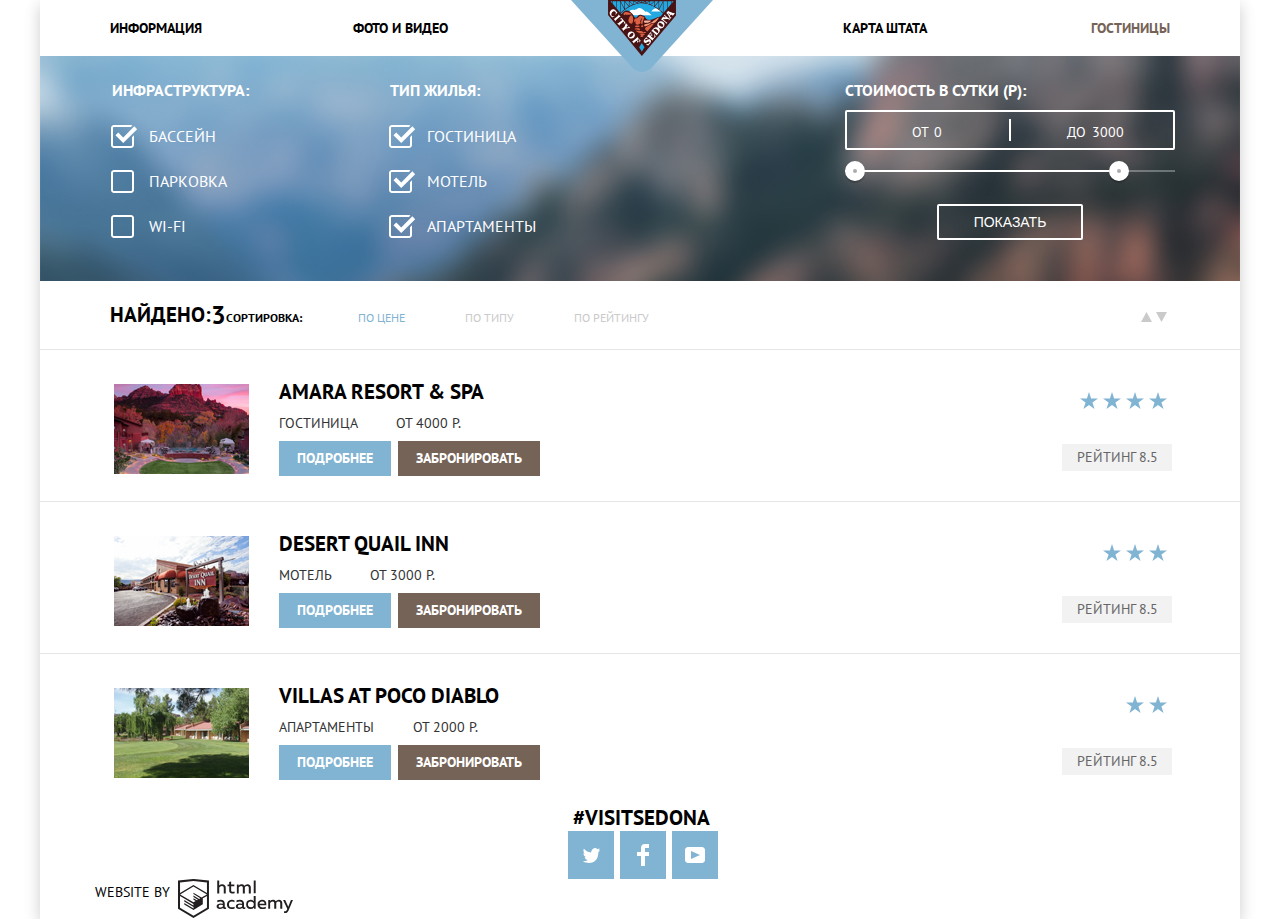
==== catalog.html @ 43feef28 "Update catalog.html" ====
<!DOCTYPE html>
<html lang="ru">
   <head>
      <meta charset="utf-8">
      <title>sedona</title>
      <link href="https://fonts.googleapis.com/css?family=PT+Sans:400,700&display=swap&subset=cyrillic" rel="stylesheet">
      <link  href="css/normalize.css/normalize.css" rel="stylesheet">
      <link  href="css/style.css" rel="stylesheet">
   </head>
   <body class="page-wrapper">
      <header class="main-header">
         <nav class="main-navigation">
            <ul class="site-navigation">
               <li class="site-navigation-link"><a href="index.html">Информация</a></li>
               <li class="site-navigation-link"><a href="#">Фото и видео</a></li>
               <li class="site-navigation-link"><a href="#">Карта Штата</a></li>
               <li class="site-navigation-link active"><a>Гостиницы</a></li>
            </ul>
         </nav>
         <a class="main-header-logo" href="index.html">
         <img src="img/logo-sedona.svg" alt="Логотип Седона">
         </a>     
      </header>
      <form class="filters">
         <div class="filters-options">
            <b class="filters-options-title">Инфраструктура:</b>
            <p class="filters-options-item">
               <input class="filters-options-input filter-input-checkbox" type="checkbox" name="pool" id="pool" checked>
               <label class="filters-options-label" for="pool">Бассейн</label>
            </p>
            <p class="filters-options-item ">
               <input class="filters-options-input filter-input-checkbox" type="checkbox" name="parking" id="parking" >
               <label class="filters-options-label"  for="parking">Парковка </label>
            </p>
            <p class="filters-options-item">
               <input class="filters-options-input filter-input-checkbox" type="checkbox" name="wi-fi" id="wi-fi">
               <label class="filters-options-label" for="wi-fi">WI-FI</label>
            </p>
         </div>
         <div class="filters-options">
            <b class="filters-options-title">Тип жилья:</b>
            <p class="filters-options-item ">
               <input class="filters-options-input filter-input-checkbox" type="checkbox" name="hotel" id="hotel" checked>
               <label class="filters-options-label" for="hotel">Гостиница</label>
            </p>
            <p class="filters-options-item">
               <input class="filters-options-input filter-input-checkbox" type="checkbox" name="motel" id="motel" checked>
               <label class="filters-options-label" for="motel">Мотель</label>
            </p>
            <p class="filters-options-item">
               <input class="filters-options-input filter-input-checkbox" type="checkbox" name="apartments" id="apartments" checked>
               <label class="filters-options-label" for="apartments">Апартаменты</label>
            </p>
         </div>
         <div class="filter-range">
            <div class="filter-range-title">Стоимость в сутки (р):</div>
            <div class="price-controls">
               <label class="min-price">от <input type="text" name="min-price" value="0"></label>
               <label class="max-price">до <input type="text" name="max-price" value="3000"></label>
            </div>
            <div class="range-controls">
               <div class="scale">
                  <div class="bar"></div>
               </div>
               <div class="range-toggle range-toggle-min"></div>
               <div class="range-toggle range-toggle-max"></div>
            </div>
            <button class="btn-transparent" type="submit">Показать</button>
         </div>
      </form>
      <section class="hotels">
         <div class="hotels-sort">
            <p class="hotels-sort-title">Найдено:</p>
            <span class="hotels-sort-count">3</span>
         </div>
         <h2 class="hotels-sort-list-title">
            Сортировка: </h2>
         <ul class="hotels-sort-list">
            <li class="hotels-sort-item">
               <a class="hotels-sort-link active" href="#">По цене</a>
            </li>
            <li class="hotels-sort-item">
               <a class="hotels-sort-link" href="#">По типу</a>
            </li>
            <li class="hotels-sort-item">
               <a class="hotels-sort-link" href="#">По рейтингу</a>
            </li>
         </ul>
         <div class="hotels-sort-updown">
            <a class="hotels-sort-updown-up" href="#" aria-label="вверх" >
               <svg xmlns="http://www.w3.org/2000/svg" width="11" height="10" viewBox="0 0 11 10">
                  <path fill="#231F20" d="M5.5 0L0 10h11z"/>
               </svg>
            </a>
            <a class="hotels-sort-updown-down active" href="#" aria-label="вверх">
               <svg xmlns="http://www.w3.org/2000/svg" width="11" height="10" viewBox="0 0 11 10">
                  <path fill="#231F20" d="M5.5 10L0 0h11"/>
               </svg>
               </a>
         </div>
      </section>
      <section class="catalog">
      <ul class="catalog-list">
          <li class="catalog-item">
          <img class="catalog-item-photo" src="img/hotels1.jpg" alt="Гостиница">
    <div class="catalog-item-title-opisaniye">
           <h3 class="catalog-item-title"><a href="#">amara resort & spa</a></h3>
          <span class="catalog-item-hotel">гостиница </span>
          <span class="catalog-item-price">от 4000 p.</span>
   <div class="catalog-item-links">
          <a class="catalog-item-more" href="#">Подробнее</a>
          <a class="catalog-item-book" href="#">Забронировать</a>
    </div>
    </div>
      <div class="catalog-item-rating">
         <b>рейтинг 8.5</b>
   <div class="catalog-item-rating-star">
        <span class="catalog-item-rating-star-img"></span>
        <span class="catalog-item-rating-star-img"></span>
        <span class="catalog-item-rating-star-img"></span>
        <span class="catalog-item-rating-star-img"></span>
   </div>
   </div>
   </li>
          <li class="catalog-item">
          <img class="catalog-item-photo" src="img/hotels2.jpg" alt="Гостиница">
   <div class="catalog-item-title-opisaniye">
          <h3 class="catalog-item-title"><a href="#">desert quail inn</a></h3>
          <span class="catalog-item-hotel">мотель</span>
          <span class="catalog-item-price">от 3000 p.</span>
   <div class="catalog-item-links">
          <a class="catalog-item-more" href="#">Подробнее</a>
          <a class="catalog-item-book" href="#">Забронировать</a>
   </div>
   </div>
         <div class="catalog-item-rating">
         <b>рейтинг 8.5</b>
   <div class="catalog-item-rating-star">
          <span class="catalog-item-rating-star-img"></span>
          <span class="catalog-item-rating-star-img"></span>
          <span class="catalog-item-rating-star-img"></span>
   </div>
   </div>
      </li>
   <li class="catalog-item"> 
         <img class="catalog-item-photo" src="img/hotels3.jpg" alt="Гостиница">
   <div class="catalog-item-title-opisaniye">
      <h3 class="catalog-item-title"><a href="#">villas at poco diablo</a></h3>
         <span class="catalog-item-hotel">апартаменты</span>
         <span class="catalog-item-price">от 2000 p.</span>
   <div class="catalog-item-links">
         <a class="catalog-item-more" href="#">Подробнее</a>
         <a class="catalog-item-book" href="#">Забронировать</a>
      </div>
      </div>
   <div class="catalog-item-rating">
         <b>рейтинг 8.5</b>
   <div class="catalog-item-rating-star">
      <span class="catalog-item-rating-star-img"></span>
      <span class="catalog-item-rating-star-img"></span>
   </div>
   </div>
      </li>
      </ul>
      </section>
      <footer class="main-footer-catalog">
         <div class="main-footer-hashtag">
            <a class="main-footer-text" href="#">#visitsedona</a>
         </div>
         <ul class="footer-social">
            <li>
               <a class="social-button" href="#">
                  <span class="visually-hidden">Twitter</span>
                  <svg xmlns="http://www.w3.org/2000/svg" xmlns:xlink="http://www.w3.org/1999/xlink" width="17" height="15" viewBox="0 0 17 15">
                     <path fill="#FFF" d="M10.95.144c1.685-.496 2.984.27 3.577 1.179.673-.231 1.331-.481 2.011-.708a2.345 2.345 0 0 1-.857 1.768c.685.17 1.304-.491 1.304-.491-.169 1-1.006 1.788-1.563 2.024-.231 6.75-3.175 11.217-10.077 11.082h-.446c-.41 0-4.164-.46-4.898-1.887 2.271.196 3.893-.422 4.693-1.177-.96-.3-2.679-.477-2.979-2.95.349.106.564.228 1.19.119C1.705 8.247.374 7.53.448 5.33c.285.328 1.067.536 1.34.472C1.085 5.561-.182 2.442.894.85c1.818 1.854 3.735 3.606 7.152 3.773C8.254 2.33 9.183.793 10.95.144z"/>
                  </svg>
               </a>
            </li>
            <li>
               <a class="social-button" href="#">
                  <span class="visually-hidden">Facebook</span>
                  <svg xmlns="http://www.w3.org/2000/svg" width="12" height="22" viewBox="0 0 12 22">
                     <path fill="#FFF" d="M12 4V0H8a4 4 0 0 0-4 4v4H0v4h4v10h4V12h4V8H8V4h4z"/>
                  </svg>
               </a>
            </li>
            <li>
               <a class="social-button" href="#">
                  <span class="visually-hidden">YouTube</span>
                  <svg xmlns="http://www.w3.org/2000/svg" xmlns:xlink="http://www.w3.org/1999/xlink" width="20" height="16" viewBox="0 0 20 16">
                     <path fill="#FFF" d="M17 0H3C1.35 0 0 1.35 0 3v10c0 1.65 1.35 3 3 3h14c1.65 0 3-1.35 3-3V3c0-1.65-1.35-3-3-3zM6.027 11.998V4.002L15.014 8l-8.987 3.998z"/>
                  </svg>
               </a>
            </li>
         </ul>
         <div class="footer-copyright">
            <span>website by</span>
            <a class="footer-copyright-academy" href="https://htmlacademy.ru/intensive/htmlcss">html academy</a>
         </div>
      </footer>
   </body>
</html>
---- css/style.css ----
body {
   padding: 0px;
   font-family: 'PT Sans', Arial, sans-serif;
   font-size: 14px;
   line-height: 21px;
   text-transform: uppercase;
   width: 1200px;
   margin: 0 auto;
   background-color: #fff;
   box-shadow: 0px 5px 15px 0 rgba(0, 1, 1, 0.2);
}

a {
   text-decoration: none;
}

.main-navigation-wrapper {
   width: 100%;
}

.main-navigation {
   width: 1060px;
   margin: 0 auto;
}

.site-navigation {
   list-style: none;
   margin: 0 auto;
   padding: 15px 0;
   display: flex;
   flex-wrap: wrap;
   text-align: center;
}

.site-navigation-link {
   width: 243px;
}

.site-navigation-link:nth-child(1) {
   text-align: left;
}

.site-navigation-link:nth-child(2) {
   margin-right: 44px;
   text-align: left;
}

.site-navigation-link:nth-child(3) {
   margin-left: 44px;
   text-align: right;
}

.site-navigation-link:nth-child(4) {
   text-align: right;
}

.site-navigation a {
   color: #000000;
   line-height: 26px;
   display: block;
   white-space: nowrap;
}

.site-navigation a:hover {
   color: #81b3d2;
}

.site-navigation a:active {
   color: #b2b2b2;
   position: absolute left;
}

.site-navigation-link {
   font-weight: 700;
   line-height: 26px;
   text-align: center;
}

.main-header-logo {
   position: absolute;
   top: 0;
   left: 50%;
   margin-left: -69px;
   width: 142px;
   height: 71px;
}

.welcome-block {
   min-height: 510px;
   background: url("../img/polygon.png") 50% 101% no-repeat, url("../img/welcome.png") 50% 50% no-repeat, url("../img/first.jpg") 0 20% no-repeat;
   margin-bottom: 60px;
}

.visually-hidden {
   position: absolute;
   clip: rect(0, 0, 0, 0);
   padding: 0;
   border: 0;
   margin: -1px;
   height: 1px;
   width: 1px;
   overflow: hidden;
   white-space: nowrap;
   clip-path: inset(100%);
}

.reasons {
   text-align: center;
   margin-bottom: 50px;
}

.reasons-title {
   font-size: 21px;
   line-height: 26px;
   width: 445px;
   padding: 0;
   margin: 0 auto 28px;
}

.reasons-text {
   font-size: 14px;
   line-height: 26px;
   color: #333333;
   margin: 0;
}

.feature-city-info {
   display: flex;
   margin-bottom: 60px;
   margin: 0;
}

.feature-city {
   padding: 53px 0 54px;
   width: 400px;
   text-align: center;
   background-color: #81b3d2;
}

.feature-city-title {
   font-size: 21px;
   line-height: 21px;
   width: 200px;
   margin: 0 auto;
   padding: 0;
   color: #ffffff;
}

.feature-city-number {
   display: block;
   color: #333333;
   padding-top: 25px;
   padding-bottom: 21px;
   color: #ffffff;
}

.feature-city-text {
   color: #ffffff;
   width: 290px;
   margin: 0 auto;
   padding: 0;
}

.feature-city-picture {
   width: 800px;
   background-image: url("../img/hotel.jpg");
}

.feature-item-info {
   display: flex;
   margin-bottom: 60px;
   justify-content: space-between;
}

.feature-item {
   text-align: center;
   padding-top: 160px;
   position: relative;
   margin: 0;
}

.feature-item-house::before {
   content: "";
   background-image: url(../img/icon-1.svg);
   background-repeat: no-repeat;
   position: absolute;
   top: 60px;
   left: 167px;
   width: 75px;
   height: 72px;
}

.feature-item-present::before {
   content: "";
   background-image: url(../img/icon-2.svg);
   position: absolute;
   background-repeat: no-repeat;
   top: 60px;
   left: 175px;
   width: 75px;
   height: 76px;
}

.feature-item-souvenirs::before {
   content: "";
   background-image: url(../img/icon-3.svg);
   position: absolute;
   background-repeat: no-repeat;
   top: 60px;
   right: 146px;
   width: 75px;
   height: 76px;
}

.feature-title {
   font-size: 21px;
   line-height: 21px;
   display: block;
   width: 125px;
   margin: 0 auto 25px;
}

.feature-text {
   color: #333333;
}

.feature-second-info {
   display: flex;
   text-align: center;
}

.feature-second-canyon {
   width: 400px;
   padding: 53px 0 54px;
   text-align: center;
   background-color: #81b3d2;
}

.feature-second-canyon-title {
   font-size: 21px;
   line-height: 21px;
   width: 200px;
   margin: 0 auto;
   padding: 0;
   color: #ffffff;
}

.feature-second-canyon-number {
   display: block;
   color: #333333;
   padding-top: 25px;
   padding-bottom: 21px;
   color: #ffffff;
}

.feature-second-canyon-text {
   display: inline-table;
   color: #ffffff;
   width: 300px;
   margin: 0 auto;
   padding: 0;
}

.feature-second-canyon-picture {
   width: 800px;
   background-image: url("../img/canyon.jpg");
}

.feature-second-item-info {
   display: flex;
   margin-bottom: 45px;
   justify-content: space-between;
}

.feature-second-item {
   text-align: center;
   width: 400px;
   margin-bottom: 10px;
   padding: 40px 65px;
}

.feature-second-title {
   font-size: 21px;
   line-height: 21px;
   width: 125px;
   padding-left: 80px;
}

.feature-second-number {
   color: #333333;
}

.feature-second-text {
   color: #333333;
   margin: 0;
   margin-top: 20px;
}

.find-hotel {
   text-align: center;
}

.find-hotel-title {
   font-size: 30px;
   line-height: 36px;
}

.find-hotel-text {
   line-height: 24px;
   color: #333333;
   content: none;
}

.modal-hotel-form {
   position: relative;
   width: 568px;
   margin-left: auto;
   margin-right: auto;
   
}

.find-hotel-button {
   font-size: 21px;
   line-height: 26px;
   color: #ffffff;
   text-transform: uppercase;
   background-color: #766357;
   border: none;
   font-weight: 700;
   padding: 30px;
   width: 100%;
}

.find-hotel-button:hover {
   background-color: #604e43;
}

.find-hotel-button:active {
   color: #857871;
}

.hotel-form {
   position: absolute;
   width: 568px;
   margin: 0;
   top: 86px;
   background: #ffffff;
   z-index: 1;
   height: 400px;
}

.hotel-form-item {
   display: flex;
   align-items: center;
   padding-top: 55px;
}

.hotel-form-label {
   line-height: 26px;
   font-weight: 700;
   align-items: center;
   padding-left: 42px;
}

.hotel-form-label-info {
    width: 114px;
    line-height: 26px;
    font-weight: 700;
}

.hotel-form-input::input-placeholder {
   text-transform: uppercase;
}

.hotel-form-input::placeholder {
   color: #000000;
}

.hotel-form-input {
   line-height: 26px;
   font-weight: bold;
   width: 347px;
   height: 38px;
   font-size: 14px;
   padding: 0 11px;
   text-transform: uppercase;
   border: none; 
   margin-left: 12px;
   position: relative;
   background-color: #f2f2f2;

}

.hotel-form-input:hover {
   background-color: #ebebeb;
}

.hotel-form-input:focus {
   background-color: transparent;
   outline: none;
   border: 2px solid #e5e5e5;
}

.hotel-form-item-calendar-btn {
   position: absolute;
   border: none;
    width: 21;
   height: 22;
   right: 60px;
   background-color: transparent;
}

.hotel-form-item-calendar-btn:hover {
   opacity: 1;
}

.hotel-form-item-calendar-btn:active {
   fill: #81b3d2;
}


.hotel-form-info {
   display: flex;
   align-items: center;
   padding-top: 4px;
}

.hotel-form-item-info {
   display: flex;
   align-items: center;
   margin-top: 27px;
}

.hotel-form-button-minus {
   width: 38px;
   height: 38px;
   border: none;
   background-color: #f2f2f2;
   position: relative;
   font-size: 14px;
}

.hotel-form-button-minus:before {
   content: "";
   position: absolute;
   width: 11px;
   height: 3px;
   border-radius: 1px;
   background-color: #a9a9a9;
   left: 14px;
   top: 18px;
}

.hotel-form-button-minus:hover::before,
.hotel-form-button-minus:hover::after,
.hotel-form-button-minus:focus::before,
.hotel-form-button-minus:focus::after {
  background-color: #000000;
}

.hotel-form-button-minus:active::before,
.hotel-form-button-minus:active::after {
  background-color: #81b3d2;
}


.hotel-form-button-minus:focus:before {
  color:  #81b3d2;
}


.hotel-form-button-plus {
   width: 38px;
   height: 38px;
   border: none;
   background-color: #f2f2f2;
   position: relative;
   font-size: 14px;
}

.hotel-form-button-plus::before {
   content: "";
   position: absolute;
   width: 12px;
   height: 3px;
   background-color: #a9a9a9;
   border-radius: 1px;
   left: 13px;
   top: 18px;
}

.hotel-form-button-plus::after {
    content: "";
   position: absolute;
   width: 12px;
   height: 3px;
   background-color: #a9a9a9;
   left: 13px;
   top: 18px;
   transform: rotate(90deg);
}

.hotel-form-button-plus:hover::before,
.hotel-form-button-plus:hover::after,
.hotel-form-button-plus:focus::before,
.hotel-form-button-plus:focus::after {
  background-color: #000000;
}

.hotel-form-button-plus:active::before,
.hotel-form-button-plus:active::after {
  background-color: #81b3d2;
}


.hotel-form-item-adults {
   display: flex;
}

.hotel-form-adults {
   width: 114px;
   display: flex;
   margin-left: 35px;
}

.hotel-form-input-number::placeholder {
   color: #000000;
}

.hotel-form-input-number {
   width: 38px;
   border: none;
   font-weight: bold;
   background-color: #f2f2f2;
   text-align: center;
}

.hotel-form-item-children {
   display: flex;
   margin-left: 20px; 
}

.hotel-form-children {
   width: 114px;
   display: flex;
}


.hotel-form-submit {
   font-size: 21px;
   line-height: 26px;
   color: #ffffff;
   text-transform: uppercase;
   background-color: #81b3d2;
   font-weight: 700;
   margin-top: 42px;
   padding: 16px 48px;
   width: 470px;
   margin-right: 13px;

}

.hotel-form-submit:hover {
   background-color: #669ec0;
}

.hotel-form-submit:active {
   color: #88b6d1;
}

.search__map-wrapper {
  margin-top: 47px;
  overflow: hidden;
}

.map {
  position: relative;
  min-height: 593px;
  background-color: #f2f2f2;
  overflow-x: hidden;
}

.map-content {
  width: 100%;
  height: 100%;
  min-height: 593px;
}

.map-img {
  position: absolute;
  top: 0;
  display: block;
  width: 1200px;
  max-width: inherit;
  height: 593px;
}

.main-footer {
   display: flex;
   margin-top: 10px;
   padding: 36px 0;
   align-items: center;
}

.main-footer-hashtag {
   width: 400px;
   margin: 0 auto;
}

.main-footer-text {
   font-size: 21px;
   line-height: 26px;
   color: #000000;
   font-weight: 700;
   margin-left: 133px;
}

.footer-social ul {
   margin: 0;
}

.footer-social {
   list-style: none;
   width: 400px;
   display: flex;
   flex-wrap: wrap;
   padding: 0;
   list-style: none;
   margin: 0 auto;
   justify-content: center;
}

.social-button {
   display: flex;
   align-items: center;
   justify-content: center;
   width: 46px;
   height: 48px;
   margin-left: 6px;
   background-color: #81b3d2;
}

.footer-social a:hover {
   background-color: #669ec0;
}

.hotel-form-submit a:active {
   color: #88b6d1;
}

.social-button:hover path {
   fill: #ffffff;
}

.social-button:active path {
   fill: #5496bd;
}

.footer-copyright {
   width: 350px;
   margin: 0 auto;
   display: flex;
   margin-left: 55px;
}

.footer-copyright-academy {
   width: 115px;
   height: 40px;
   display: block;
   background-image: url(../img/logo-htmlacademy.svg);
   background-repeat: no-repeat;
   font-size: 0;
   margin-left: 8px;
}

.social-button {
   color: #ffffff;
}

.footer-copyright {
   text-align: center;
   line-height: 26px;
}

.filters {
   display: flex;
   background-image: url(../img/filter.jpg);
   height: 215px;
   color: #ffffff;
   padding-top: 10px;
   padding-right: 65px;
}

.filters-options {
   padding: 14px 69px;
}

.filters-options-title {
   line-height: 21px;
   font-size: 16px;
   margin-left: 3px;
}

.filters-options-item label {
   position: relative;
   display: block;
   cursor: pointer;
   user-select: none;
}

.filter-input-checkbox:checked+label::after {
   content: "";
   position: absolute;
   top: -1px;
   left: -38px;
   width: 32px;
   height: 25px;
   background-image: url("../img/checkbox-on.svg");
   background-repeat: no-repeat;
   background-position: 0 0;
}

.filters-options-label::after {
   content: "";
   position: absolute;
   top: -1px;
   left: -38px;
   width: 32px;
   height: 25px;
   background-image: url("../img/checkbox-off.svg");
   background-repeat: no-repeat;
   background-position: 0 0;
}

.filters-options-item {
   margin-left: 40px;
   margin-top: 24px;
}

.filters-options-label {
   font-size: 16px;
}

.filter-range {
   width: 330px;
   margin-left: auto;
   text-transform: uppercase;
   padding-top: 14px;
}

.filter-range-title {
   margin-bottom: 9px;
   font-weight: bold;
   font-size: 16px;
   line-height: 21px;
}

.filters-options-input {
   display: none;
}

.price-controls {
   position: relative;
   height: 36px;
   margin-bottom: 20px;
   font-size: 0;
   border: 2px solid #ffffff;
   border-radius: 2px;
}

.price-controls::after {
   content: "";
   position: absolute;
   top: 50%;
   left: 50%;
   width: 2px;
   height: 22px;
   background: #ffffff;
   transform: translate(-50%, -50%);
}

.price-controls label {
   display: inline-block;
   font-size: 14px;
   line-height: 38px;
   vertical-align: top;
   cursor: pointer;
}

.price-controls .min-price,
.price-controls .max-price {
   width: 90px;
   padding-left: 65px;
}

.price-controls input {
   width: 50px;
   margin: 0;
   color: inherit;
   font: inherit;
   background: none;
   border: none;
}

.range-controls {
   position: relative;
   margin-bottom: 32px;
}

.range-controls .scale {
   height: 2px;
   background: rgba(255, 255, 255, 0.3);
}

.range-controls .bar {
   width: 80%;
   height: 2px;
   background: #ffffff;
}

.range-toggle {
   position: absolute;
   top: -9px;
   width: 4px;
   height: 4px;
   background: #ababab;
   border: 8px solid #ffffff;
   border-radius: 50%;
   box-shadow: 0 2px 1px 0 rgba(0, 1, 1, 0.2);
   cursor: pointer;
}

.range-toggle:hover {
   background: #1c4f80;
}

.range-toggle-min {
   left: 0;
}

.range-toggle-max {
   left: 80%;
}

.btn-transparent {
   display: block;
   margin: 0 auto;
   padding: 6px 35px;
   font-size: 14px;
   line-height: 20px;
   color: #ffffff;
   text-transform: uppercase;
   background: transparent;
   border: 2px solid #ffffff;
   border-radius: 2px;
   cursor: pointer;
}

.btn-transparent:hover {
   color: #000000;
   background: #ffffff;
}

.site-navigation-link.active a {
   color: #766357;
}

.hotels {
   display: flex;
   padding-left: 70px;
   align-items: baseline;
}

.hotels-sort {
   display: flex;
   align-items: center;
   font-size: 26px;
   line-height: 26px;
}

.hotels-sort-title {
   font-size: 21px;
   line-height: 26px;
   font-weight: bold;
}

.hotels-sort-count {
   font-weight: bold;
}

.hotels-sort-list {
   list-style: none;
   display: block;
   display: flex;
   padding: 0;
   margin-left: 26px;
   align-items: baseline;
}

.hotels-sort-list-title {
   font-size: 12px;
   line-height: 18px;
}

.hotels-sort-item a {
   font-size: 12px;
   padding: 30px;
   color: #cacaca;
}

.hotels-sort-link.active {
   color: #81b3d2;
}

.hotels-sort-item a:hover {
   color: #81b3d2;
}

.hotels-sort-item a:active {
   color: #000000;
}

.hotels-sort-updown {
   margin-left: auto;
   padding-right: 73px;
}

.hotels-sort-updown path {
   fill: #cacaca;
}

.hotels-sort-updown:hover path {
   fill: #231f20;
}

.hotels-sort-updown:active path {
   fill: #81b3d2;
}

.hotels-sort-updown-link-active path {
   fill: #81b3d2;
}

.catalog-list {
   margin: 0;
   padding: 0;
}

.catalog-item {
   display: flex;
   list-style: none;
   padding: 30px 74px;
   padding-top: 34px;
   padding-bottom: 22px;
   border-top: 1px solid #e5e5e5;
}

.catalog-item:nth-child(1) {
   border-top: 1px solid #e5e5e5;
}

.catalog-item-photo {
   width: 136px;
   height: 90px;
}

.catalog-item-title-opisaniye {
   margin-left: 30px;
}

.catalog-item-title {
   font-size: 21px;
   line-height: 26px;
   font-weight: bold;
   margin: -5px auto;
   margin-bottom: 8px;
}

.catalog-item-title a {
   color: #000000;
}

.catalog-item-title a:hover {
   color: #81b3d2;
}

.catalog-item-title a:active {
   color: #b2b2b2;
}

.catalog-item-hotel {
   color: #333333;
}

.catalog-item-price {
   color: #333333;
   padding-left: 35px;
}

.catalog-item-links {
   display: flex;
   padding-top: 7px;
}

.catalog-item-more {
   font-size: 14px;
   line-height: 21px;
   color: #ffffff;
   text-transform: uppercase;
   background-color: #81b3d2;
   border: none;
   font-weight: bold;
   display: block;
   margin-right: 7px;
   padding: 7px 18px;
}

.catalog-item-book {
   font-size: 14px;
   line-height: 21px;
   color: #ffffff;
   text-transform: uppercase;
   background-color: #766357;
   border: none;
   font-weight: bold;
   display: block;
   padding: 7px 18px;
}

.catalog-item-more:hover {
   background-color: #669ec0;
}

.catalog-item-more:active {
   color: #88b6d1;
}

.catalog-item-rating {
   min-height: 95px;
   padding-right: 73px;
   padding-left: 522px;
   display: flex;
   flex-direction: column;
   justify-content: space-around;
   align-items: flex-end;
}

.catalog-item-rating-star {
   order: -1;
   display: flex;

}

.catalog-item-rating-star-img {
   width: 18px;
   height: 17px;
   background-image: url("../img/star.svg");
   background-repeat: no-repeat;
   padding-left: 5px;
}

.catalog-item-rating b {
   width: 110px;
   height: 27px;
   text-align: center;
   font-weight: normal;
   font-size: 14px;
   line-height: 21px;
   color: #666666;
   background-color: #f2f2f2;
   display: flex;
   align-items: center;
   justify-content: center;
   margin-top: 20px;
}


.catalog-item-book:hover {
   background-color: #604e43;
}

.catalog-item-book:active {
   color: #857871;
}
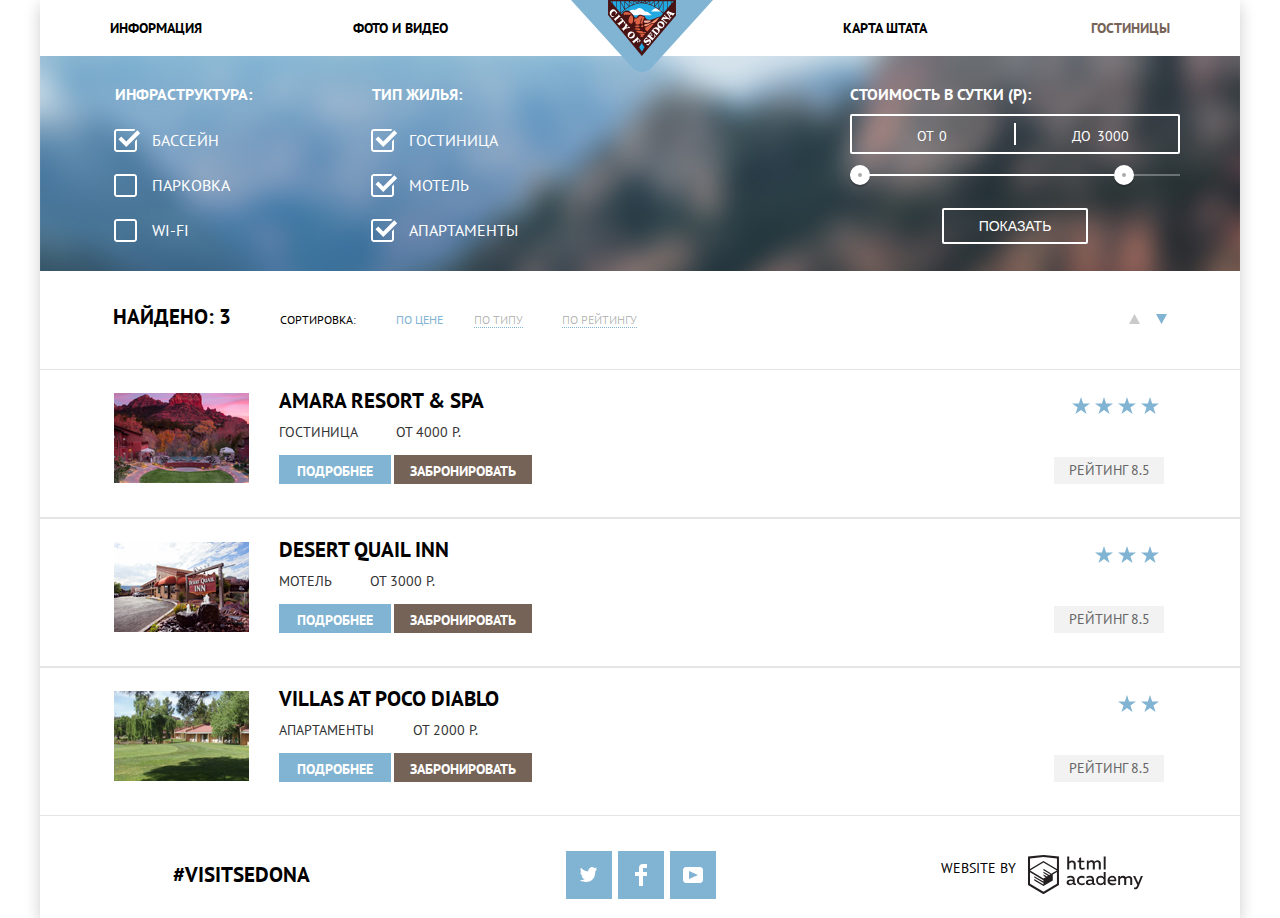
==== commit 0d1dc465: "Update catalog.html" ====
--- a/catalog.html
+++ b/catalog.html
@@ -22,6 +22,7 @@
          </a>     
       </header>
       <form class="filters">
+             <h2 class="visually-hidden">Фильтр</h2>
          <div class="filters-options">
             <b class="filters-options-title">Инфраструктура:</b>
             <p class="filters-options-item">
@@ -69,12 +70,14 @@
          </div>
       </form>
       <section class="hotels">
+            <h2 class="visually-hidden">Список гостиниц</h2>
          <div class="hotels-sort">
             <p class="hotels-sort-title">Найдено:</p>
             <span class="hotels-sort-count">3</span>
          </div>
          <h2 class="hotels-sort-list-title">
-            Сортировка: </h2>
+            Сортировка: 
+         </h2>
          <ul class="hotels-sort-list">
             <li class="hotels-sort-item">
                <a class="hotels-sort-link active" href="#">По цене</a>
@@ -96,72 +99,72 @@
                <svg xmlns="http://www.w3.org/2000/svg" width="11" height="10" viewBox="0 0 11 10">
                   <path fill="#231F20" d="M5.5 10L0 0h11"/>
                </svg>
-               </a>
+            </a>
          </div>
       </section>
       <section class="catalog">
-      <ul class="catalog-list">
-          <li class="catalog-item">
-          <img class="catalog-item-photo" src="img/hotels1.jpg" alt="Гостиница">
-    <div class="catalog-item-title-opisaniye">
-           <h3 class="catalog-item-title"><a href="#">amara resort & spa</a></h3>
-          <span class="catalog-item-hotel">гостиница </span>
-          <span class="catalog-item-price">от 4000 p.</span>
-   <div class="catalog-item-links">
-          <a class="catalog-item-more" href="#">Подробнее</a>
-          <a class="catalog-item-book" href="#">Забронировать</a>
-    </div>
-    </div>
-      <div class="catalog-item-rating">
-         <b>рейтинг 8.5</b>
-   <div class="catalog-item-rating-star">
-        <span class="catalog-item-rating-star-img"></span>
-        <span class="catalog-item-rating-star-img"></span>
-        <span class="catalog-item-rating-star-img"></span>
-        <span class="catalog-item-rating-star-img"></span>
-   </div>
-   </div>
-   </li>
-          <li class="catalog-item">
-          <img class="catalog-item-photo" src="img/hotels2.jpg" alt="Гостиница">
-   <div class="catalog-item-title-opisaniye">
-          <h3 class="catalog-item-title"><a href="#">desert quail inn</a></h3>
-          <span class="catalog-item-hotel">мотель</span>
-          <span class="catalog-item-price">от 3000 p.</span>
-   <div class="catalog-item-links">
-          <a class="catalog-item-more" href="#">Подробнее</a>
-          <a class="catalog-item-book" href="#">Забронировать</a>
-   </div>
-   </div>
-         <div class="catalog-item-rating">
-         <b>рейтинг 8.5</b>
-   <div class="catalog-item-rating-star">
-          <span class="catalog-item-rating-star-img"></span>
-          <span class="catalog-item-rating-star-img"></span>
-          <span class="catalog-item-rating-star-img"></span>
-   </div>
-   </div>
-      </li>
-   <li class="catalog-item"> 
-         <img class="catalog-item-photo" src="img/hotels3.jpg" alt="Гостиница">
-   <div class="catalog-item-title-opisaniye">
-      <h3 class="catalog-item-title"><a href="#">villas at poco diablo</a></h3>
-         <span class="catalog-item-hotel">апартаменты</span>
-         <span class="catalog-item-price">от 2000 p.</span>
-   <div class="catalog-item-links">
-         <a class="catalog-item-more" href="#">Подробнее</a>
-         <a class="catalog-item-book" href="#">Забронировать</a>
-      </div>
-      </div>
-   <div class="catalog-item-rating">
-         <b>рейтинг 8.5</b>
-   <div class="catalog-item-rating-star">
-      <span class="catalog-item-rating-star-img"></span>
-      <span class="catalog-item-rating-star-img"></span>
-   </div>
-   </div>
-      </li>
-      </ul>
+         <ul class="catalog-list">
+            <li class="catalog-item">
+               <img class="catalog-item-photo" src="img/hotels1.jpg" alt="Гостиница">
+               <div class="catalog-item-title-opisaniye">
+                  <h3 class="catalog-item-title"><a href="#">amara resort & spa</a></h3>
+                  <span class="catalog-item-hotel">гостиница </span>
+                  <span class="catalog-item-price">от 4000 p.</span>
+                  <div class="catalog-item-links">
+                     <a class="catalog-item-more" href="#">Подробнее</a>
+                     <a class="catalog-item-book" href="#">Забронировать</a>
+                  </div>
+               </div>
+               <div class="catalog-item-rating">
+                  <b>рейтинг 8.5</b>
+                  <div class="catalog-item-rating-star">
+                     <span class="catalog-item-rating-star-img" aria-label="звезда первая"></span>
+                     <span class="catalog-item-rating-star-img" aria-label="звезда вторая"></span>
+                     <span class="catalog-item-rating-star-img" aria-label="звезда третья"></span>
+                     <span class="catalog-item-rating-star-img" aria-label="звезда четвертая"></span>
+                  </div>
+               </div>
+            </li>
+            <li class="catalog-item">
+               <img class="catalog-item-photo" src="img/hotels2.jpg" alt="Гостиница">
+               <div class="catalog-item-title-opisaniye">
+                  <h3 class="catalog-item-title"><a href="#">desert quail inn</a></h3>
+                  <span class="catalog-item-hotel">мотель</span>
+                  <span class="catalog-item-price">от 3000 p.</span>
+                  <div class="catalog-item-links">
+                     <a class="catalog-item-more" href="#">Подробнее</a>
+                     <a class="catalog-item-book" href="#">Забронировать</a>
+                  </div>
+               </div>
+               <div class="catalog-item-rating">
+                  <b>рейтинг 8.5</b>
+                  <div class="catalog-item-rating-star">
+                     <span class="catalog-item-rating-star-img" aria-label="звезда первая"></span>
+                     <span class="catalog-item-rating-star-img" aria-label="звезда вторая"></span>
+                     <span class="catalog-item-rating-star-img" aria-label="звезда третья"></span>
+                  </div>
+               </div>
+            </li>
+            <li class="catalog-item">
+               <img class="catalog-item-photo" src="img/hotels3.jpg" alt="Гостиница">
+               <div class="catalog-item-title-opisaniye">
+                  <h3 class="catalog-item-title"><a href="#">villas at poco diablo</a></h3>
+                  <span class="catalog-item-hotel">апартаменты</span>
+                  <span class="catalog-item-price">от 2000 p.</span>
+                  <div class="catalog-item-links">
+                     <a class="catalog-item-more" href="#">Подробнее</a>
+                     <a class="catalog-item-book" href="#">Забронировать</a>
+                  </div>
+               </div>
+               <div class="catalog-item-rating">
+                  <b>рейтинг 8.5</b>
+                  <div class="catalog-item-rating-star">
+                     <span class="catalog-item-rating-star-img" aria-label="звезда первая"></span>
+                     <span class="catalog-item-rating-star-img" aria-label="звезда вторая"></span>
+                  </div>
+               </div>
+            </li>
+         </ul>
       </section>
       <footer class="main-footer-catalog">
          <div class="main-footer-hashtag">
@@ -195,8 +198,13 @@
          </ul>
          <div class="footer-copyright">
             <span>website by</span>
-            <a class="footer-copyright-academy" href="https://htmlacademy.ru/intensive/htmlcss">html academy</a>
+            <a class="footer-copyright-academy" href="https://htmlacademy.ru/intensive/htmlcss">
+            <svg id="Layer_1" data-name="Layer 1" xmlns="http://www.w3.org/2000/svg" viewBox="0 0 108.08 36.85">
+                  <title>logo-htmlacademy</title>
+                  <path d="M44.61,26.88a2,2,0,0,0,.55-0.1v1.33a3.25,3.25,0,0,1-1.18.21,1.67,1.67,0,0,1-1.67-1,4.84,4.84,0,0,1-3.14,1.08c-1.51,0-2.91-.83-2.91-2.55,0-2.13,2-2.79,3.71-2.79a11.08,11.08,0,0,1,2.17.25v-0.3c0-1-.76-1.77-2.19-1.77a7.42,7.42,0,0,0-3,.64v-1.7a10.21,10.21,0,0,1,3.19-.55c2.36,0,3.81,1.12,3.81,3.65v3a0.54,0.54,0,0,0,.49.59h0.17Zm-6.44-1.13A1.35,1.35,0,0,0,39.63,27h0.11a3.39,3.39,0,0,0,2.41-1V24.58a9.72,9.72,0,0,0-1.81-.21c-1,0-2.16.33-2.16,1.38h0Zm12.36-6.11a5,5,0,0,1,2.57.64V22a4.08,4.08,0,0,0-2.3-.7,2.75,2.75,0,1,0,0,5.49,5,5,0,0,0,2.43-.64v1.71a6.27,6.27,0,0,1-2.76.57A4.21,4.21,0,0,1,46,24.51q0-.21,0-0.41a4.32,4.32,0,0,1,4.18-4.46h0.38Zm12.17,7.24a2,2,0,0,0,.55-0.1v1.33a3.25,3.25,0,0,1-1.18.21,1.67,1.67,0,0,1-1.67-1,4.84,4.84,0,0,1-3.14,1.08c-1.51,0-2.91-.83-2.91-2.55,0-2.13,2-2.79,3.71-2.79a11.08,11.08,0,0,1,2.17.25v-0.3c0-1-.76-1.77-2.19-1.77a7.42,7.42,0,0,0-3,.64v-1.7a10.21,10.21,0,0,1,3.19-.55c2.36,0,3.81,1.12,3.81,3.65v3a0.54,0.54,0,0,0,.49.59h0.17Zm-6.44-1.13A1.35,1.35,0,0,0,57.73,27h0.11a3.39,3.39,0,0,0,2.41-1V24.58a9.72,9.72,0,0,0-1.81-.21c-1.06,0-2.16.33-2.16,1.38h0ZM73,16V28.2H71.35V26.88a3.88,3.88,0,0,1-3.19,1.54,4.4,4.4,0,0,1,0-8.78,3.81,3.81,0,0,1,3,1.3V16H73Zm-4.53,5.22a2.76,2.76,0,1,0,0,5.52A2.86,2.86,0,0,0,71.15,25V23A2.91,2.91,0,0,0,68.49,21.27ZM79,19.64c3.31,0,4.46,2.68,3.92,5.09H76.7c0.21,1.5,1.67,2.11,3.19,2.11a6.11,6.11,0,0,0,2.64-.59v1.6a7.14,7.14,0,0,1-3,.57C77,28.42,74.78,27,74.78,24a4.18,4.18,0,0,1,4-4.39H79Zm0.09,1.54a2.28,2.28,0,0,0-2.44,2.1v0.06H81.3A2,2,0,0,0,79.13,21.18Zm5.73,7V19.87h1.65v1a3.81,3.81,0,0,1,2.78-1.27A2.86,2.86,0,0,1,91.89,21a4.12,4.12,0,0,1,2.91-1.33A3.06,3.06,0,0,1,98,23V28.2h-1.9V23.05a1.59,1.59,0,0,0-1.42-1.75H94.42a2.8,2.8,0,0,0-2.07,1.12V28.2h-1.9V23.05A1.59,1.59,0,0,0,89,21.31H88.8a3,3,0,0,0-2.21,1.29v5.63H84.86Zm21.31-8.33h1.9l-3.91,9.46c-0.9,2.17-2.09,2.86-3.35,2.86a4.76,4.76,0,0,1-1.1-.14V30.46a2.86,2.86,0,0,0,.85.12c0.9,0,1.58-.64,2.07-1.9l0.17-.42-4-8.4h2l2.86,6.29ZM38.73,1.46V6.22a3.81,3.81,0,0,1,2.7-1.14,3.25,3.25,0,0,1,3.44,3.4v5.15H43V8.72a1.81,1.81,0,0,0-1.61-2h-0.3a2.93,2.93,0,0,0-2.32,1.39v5.52h-1.9V1.46h1.9ZM49.94,2.31v3h3V6.91h-3v3.81c0,1.1.5,1.46,1.58,1.46a4.49,4.49,0,0,0,1.69-.33v1.6A6.8,6.8,0,0,1,51,13.8a2.55,2.55,0,0,1-2.86-2.74V6.89H46.58V5.26h1.5V2.74Zm5.4,11.31V5.28H57v1A3.81,3.81,0,0,1,59.77,5a2.86,2.86,0,0,1,2.6,1.33A4.12,4.12,0,0,1,65.28,5,3.06,3.06,0,0,1,68.44,8.4v5.21h-1.9V8.46a1.59,1.59,0,0,0-1.42-1.75H64.89a2.8,2.8,0,0,0-2.07,1.12v5.78h-1.9V8.46A1.59,1.59,0,0,0,59.5,6.71H59.27A3,3,0,0,0,57.06,8v5.63H55.34ZM71.17,1.45H73V13.6H71.17V1.45ZM14.71,0H14.55L0,1.54V28.21l14.55,8.66,14.55-8.66V1.54Zm12.5,27.1L14.55,34.64,1.9,27.12V16.18l12.59,7.5V25L5.86,19.9v1.31l8.68,5.21v1.39L5.87,22.65V24l8.68,5.21,8.75-5.24V18.31L27.2,16V27.12Zm0-12.53-3.48,2-1.6,1L14.51,13v1.31L21,18.23H21l-0.14.09-1,.54-5.37-3.2V17l4.24,2.52-1,.67-3.2-1.9v1.31l2.1,1.24L14.5,22.1,2,14.65,14.51,7.11Zm0-1.32L14.49,5.76,1.91,13.25v-10L14.56,1.92,27.21,3.25v10h0Z" transform="translate(0 -0.02)" fill="#231f20"/>
+               </svg>
+            </a>
          </div>
       </footer>
    </body>
-</html>
+</html>--- a/css/style.css
+++ b/css/style.css
@@ -127,11 +127,11 @@
 .feature-city-info {
    display: flex;
    margin-bottom: 60px;
+   height: 256px;
    margin: 0;
 }
 
 .feature-city {
-   padding: 53px 0 54px;
    width: 400px;
    text-align: center;
    background-color: #81b3d2;
@@ -144,6 +144,7 @@
    margin: 0 auto;
    padding: 0;
    color: #ffffff;
+   padding-top: 45px;
 }
 
 .feature-city-number {
@@ -163,12 +164,12 @@
 
 .feature-city-picture {
    width: 800px;
-   background-image: url("../img/hotel.jpg");
+   background: url("../img/hotel.jpg") 50% 51%;
 }
 
 .feature-item-info {
    display: flex;
-   margin-bottom: 60px;
+   margin-bottom: 70px;
    justify-content: space-between;
 }
 
@@ -196,7 +197,7 @@
    position: absolute;
    background-repeat: no-repeat;
    top: 60px;
-   left: 175px;
+   left: 164px;
    width: 75px;
    height: 76px;
 }
@@ -206,8 +207,8 @@
    background-image: url(../img/icon-3.svg);
    position: absolute;
    background-repeat: no-repeat;
-   top: 60px;
-   right: 146px;
+   top: 58px;
+   right: 150px;
    width: 75px;
    height: 76px;
 }
@@ -222,6 +223,9 @@
 
 .feature-text {
    color: #333333;
+   width: 292px;
+   padding-left: 53px;
+   padding-right: 50px;
 }
 
 .feature-second-info {
@@ -231,7 +235,7 @@
 
 .feature-second-canyon {
    width: 400px;
-   padding: 53px 0 54px;
+   padding: 48px 0 54px;
    text-align: center;
    background-color: #81b3d2;
 }
@@ -239,7 +243,7 @@
 .feature-second-canyon-title {
    font-size: 21px;
    line-height: 21px;
-   width: 200px;
+   width: 151px;
    margin: 0 auto;
    padding: 0;
    color: #ffffff;
@@ -268,22 +272,23 @@
 
 .feature-second-item-info {
    display: flex;
-   margin-bottom: 45px;
+   margin-bottom: 70px;
    justify-content: space-between;
+   background-color: #eeeeee;
 }
 
 .feature-second-item {
    text-align: center;
    width: 400px;
    margin-bottom: 10px;
-   padding: 40px 65px;
+   padding: 30px 65px;
 }
 
 .feature-second-title {
    font-size: 21px;
    line-height: 21px;
    width: 125px;
-   padding-left: 80px;
+   padding-left: 75px;
 }
 
 .feature-second-number {
@@ -296,6 +301,13 @@
    margin-top: 20px;
 }
 
+.feature-second-text-tri {
+   color: #333333;
+   margin: 0;
+   width: 258px;
+   margin-top: 20px;
+}
+
 .find-hotel {
    text-align: center;
 }
@@ -309,6 +321,7 @@
    line-height: 24px;
    color: #333333;
    content: none;
+   padding-top: 13px;
 }
 
 .modal-hotel-form {
@@ -316,7 +329,7 @@
    width: 568px;
    margin-left: auto;
    margin-right: auto;
-   
+   padding-top: 32px;
 }
 
 .find-hotel-button {
@@ -340,32 +353,53 @@
 }
 
 .hotel-form {
+   -webkit-transition: 0.6s;
+   -o-transition: 0.6s;
+   transition: 0.6s;
+   -webkit-transform: scaley(1);
+   -ms-transform: scaley(1);
+   transform: scaley(1);
+   -webkit-transform-origin: 50% 0;
+   -ms-transform-origin: 50% 0;
+   transform-origin: 50% 0;
    position: absolute;
    width: 568px;
    margin: 0;
-   top: 86px;
+   top: 117px;
    background: #ffffff;
    z-index: 1;
    height: 400px;
 }
 
+.modal-show {
+   display: block;
+   -webkit-transform: scaley(0);
+   -ms-transform: scaley(0);
+   transform: scaley(0);
+}
+
+.modal-error {
+   -webkit-animation: shake 0.7s;
+   animation: shake 0.7s;
+}
+
 .hotel-form-item {
    display: flex;
    align-items: center;
-   padding-top: 55px;
+   padding-top: 41px;
 }
 
 .hotel-form-label {
    line-height: 26px;
    font-weight: 700;
    align-items: center;
-   padding-left: 42px;
+   padding-left: 57px;
 }
 
 .hotel-form-label-info {
-    width: 114px;
-    line-height: 26px;
-    font-weight: 700;
+   width: 114px;
+   line-height: 26px;
+   font-weight: 700;
 }
 
 .hotel-form-input::input-placeholder {
@@ -384,11 +418,10 @@
    font-size: 14px;
    padding: 0 11px;
    text-transform: uppercase;
-   border: none; 
-   margin-left: 12px;
+   border: none;
+   margin-left: 20px;
    position: relative;
    background-color: #f2f2f2;
-
 }
 
 .hotel-form-input:hover {
@@ -404,25 +437,28 @@
 .hotel-form-item-calendar-btn {
    position: absolute;
    border: none;
-    width: 21;
+   width: 21;
    height: 22;
    right: 60px;
    background-color: transparent;
 }
 
-.hotel-form-item-calendar-btn:hover {
-   opacity: 1;
-}
-
-.hotel-form-item-calendar-btn:active {
+.hotel-form-item-calendar-btn path {
+   fill: #cacaca;
+}
+
+.hotel-form-item-calendar-btn:hover path {
+   fill: #0b0b0b;
+}
+
+.hotel-form-item-calendar-btn:active path {
    fill: #81b3d2;
 }
 
-
 .hotel-form-info {
    display: flex;
    align-items: center;
-   padding-top: 4px;
+   padding-top: 10px;
 }
 
 .hotel-form-item-info {
@@ -455,19 +491,17 @@
 .hotel-form-button-minus:hover::after,
 .hotel-form-button-minus:focus::before,
 .hotel-form-button-minus:focus::after {
-  background-color: #000000;
+   background-color: #000000;
 }
 
 .hotel-form-button-minus:active::before,
 .hotel-form-button-minus:active::after {
-  background-color: #81b3d2;
-}
-
+   background-color: #81b3d2;
+}
 
 .hotel-form-button-minus:focus:before {
-  color:  #81b3d2;
-}
-
+   color: #81b3d2;
+}
 
 .hotel-form-button-plus {
    width: 38px;
@@ -490,7 +524,7 @@
 }
 
 .hotel-form-button-plus::after {
-    content: "";
+   content: "";
    position: absolute;
    width: 12px;
    height: 3px;
@@ -504,14 +538,13 @@
 .hotel-form-button-plus:hover::after,
 .hotel-form-button-plus:focus::before,
 .hotel-form-button-plus:focus::after {
-  background-color: #000000;
+   background-color: #000000;
 }
 
 .hotel-form-button-plus:active::before,
 .hotel-form-button-plus:active::after {
-  background-color: #81b3d2;
-}
-
+   background-color: #81b3d2;
+}
 
 .hotel-form-item-adults {
    display: flex;
@@ -520,7 +553,7 @@
 .hotel-form-adults {
    width: 114px;
    display: flex;
-   margin-left: 35px;
+   margin-left: 41px;
 }
 
 .hotel-form-input-number::placeholder {
@@ -537,14 +570,14 @@
 
 .hotel-form-item-children {
    display: flex;
-   margin-left: 20px; 
+   margin-left: 15px;
 }
 
 .hotel-form-children {
    width: 114px;
    display: flex;
-}
-
+   margin-left: -5px;
+}
 
 .hotel-form-submit {
    font-size: 21px;
@@ -555,9 +588,7 @@
    font-weight: 700;
    margin-top: 42px;
    padding: 16px 48px;
-   width: 470px;
-   margin-right: 13px;
-
+   width: 458px;
 }
 
 .hotel-form-submit:hover {
@@ -569,36 +600,49 @@
 }
 
 .search__map-wrapper {
-  margin-top: 47px;
-  overflow: hidden;
+   margin-top: 47px;
+   overflow: hidden;
 }
 
 .map {
-  position: relative;
-  min-height: 593px;
-  background-color: #f2f2f2;
-  overflow-x: hidden;
+   position: relative;
+   min-height: 593px;
+   background-color: #f2f2f2;
+   overflow-x: hidden;
 }
 
 .map-content {
-  width: 100%;
-  height: 100%;
-  min-height: 593px;
+   width: 100%;
+   height: 100%;
+   min-height: 593px;
 }
 
 .map-img {
-  position: absolute;
-  top: 0;
-  display: block;
-  width: 1200px;
-  max-width: inherit;
-  height: 593px;
+   position: absolute;
+   top: 0;
+   display: block;
+   width: 1200px;
+   max-width: inherit;
+   height: 593px;
 }
 
 .main-footer {
+   position: absolute;
    display: flex;
    margin-top: 10px;
-   padding: 36px 0;
+   padding: 22px 0;
+   align-items: center;
+   z-index: 1;
+   height: 87px;
+   margin: -127px;
+   padding-left: 128px;
+   background-color: #ffffff;
+}
+
+.main-footer-catalog {
+   display: flex;
+   margin-top: 15px;
+   height: 87px;
    align-items: center;
 }
 
@@ -645,32 +689,22 @@
 }
 
 .hotel-form-submit a:active {
-   color: #88b6d1;
-}
-
-.social-button:hover path {
-   fill: #ffffff;
-}
-
-.social-button:active path {
-   fill: #5496bd;
+   background-color: #5496bd;
 }
 
 .footer-copyright {
-   width: 350px;
+   width: 300px;
    margin: 0 auto;
    display: flex;
-   margin-left: 55px;
+   margin-left: 104px;
 }
 
 .footer-copyright-academy {
    width: 115px;
    height: 40px;
    display: block;
-   background-image: url(../img/logo-htmlacademy.svg);
-   background-repeat: no-repeat;
    font-size: 0;
-   margin-left: 8px;
+   margin-left: 12px;
 }
 
 .social-button {
@@ -682,17 +716,23 @@
    line-height: 26px;
 }
 
+.footer-copyright-academy:hover path {
+   fill: #81b3d2;
+}
+
+.footer-copyright-academy:active path {
+   fill: #bdbbbc;
+}
+
 .filters {
    display: flex;
    background-image: url(../img/filter.jpg);
    height: 215px;
    color: #ffffff;
-   padding-top: 10px;
-   padding-right: 65px;
 }
 
 .filters-options {
-   padding: 14px 69px;
+   padding: 28px 45px 35px 72px;
 }
 
 .filters-options-title {
@@ -743,9 +783,10 @@
 
 .filter-range {
    width: 330px;
+   text-transform: uppercase;
    margin-left: auto;
-   text-transform: uppercase;
-   padding-top: 14px;
+   padding-top: 28px;
+   padding-right: 60px;
 }
 
 .filter-range-title {
@@ -757,6 +798,11 @@
 
 .filters-options-input {
    display: none;
+}
+
+.hotel-form-input:focus {
+   height: 34px;
+   padding: 0 9px;
 }
 
 .price-controls {
@@ -867,7 +913,9 @@
 
 .hotels {
    display: flex;
-   padding-left: 70px;
+   height: 86px;
+   padding-left: 73px;
+   padding-top: 12px;
    align-items: baseline;
 }
 
@@ -886,6 +934,8 @@
 
 .hotels-sort-count {
    font-weight: bold;
+   font-size: 21px;
+   padding-left: 5px;
 }
 
 .hotels-sort-list {
@@ -893,19 +943,35 @@
    display: block;
    display: flex;
    padding: 0;
-   margin-left: 26px;
+   margin-left: 10px;
    align-items: baseline;
 }
 
 .hotels-sort-list-title {
    font-size: 12px;
-   line-height: 18px;
+   font-weight: 400;
+   padding-left: 49px;
+}
+
+.hotels-sort-list li:nth-child(2) {
+   margin: -29px;
+}
+
+.hotels-sort-list li:nth-child(3) {
+   margin: 8px;
 }
 
 .hotels-sort-item a {
    font-size: 12px;
-   padding: 30px;
-   color: #cacaca;
+   color: rgba(0, 0, 0, 0.3);
+   margin: 0 30px;
+   border-bottom: 1px dotted #81b3d2;
+   padding: 30px 0 0 0px;
+}
+
+.hotels-sort-link.active {
+   color: #81b3d2;
+   border-bottom: none;
 }
 
 .hotels-sort-link.active {
@@ -925,19 +991,33 @@
    padding-right: 73px;
 }
 
+.hotels-sort-updown a:last-child {
+   display: inline-block;
+   vertical-align: baseline;
+   margin-left: 12px;
+}
+
 .hotels-sort-updown path {
    fill: #cacaca;
 }
 
-.hotels-sort-updown:hover path {
+.hotels-sort-updown-up:hover path {
    fill: #231f20;
 }
 
-.hotels-sort-updown:active path {
+.hotels-sort-updown-up:active path {
    fill: #81b3d2;
 }
 
-.hotels-sort-updown-link-active path {
+.hotels-sort-updown-down.active path {
+   fill: #81b3d2;
+}
+
+.hotels-sort-updown-down:hover path {
+   fill: #231f20;
+}
+
+.hotels-sort-updown-down:active path {
    fill: #81b3d2;
 }
 
@@ -950,9 +1030,10 @@
    display: flex;
    list-style: none;
    padding: 30px 74px;
-   padding-top: 34px;
-   padding-bottom: 22px;
+   padding-top: 23px;
+   padding-bottom: 29px;
    border-top: 1px solid #e5e5e5;
+   border-bottom: 1px solid #e5e5e5;
 }
 
 .catalog-item:nth-child(1) {
@@ -999,7 +1080,7 @@
 
 .catalog-item-links {
    display: flex;
-   padding-top: 7px;
+   padding-top: 12px;
 }
 
 .catalog-item-more {
@@ -1009,10 +1090,11 @@
    text-transform: uppercase;
    background-color: #81b3d2;
    border: none;
+   height: 17px;
    font-weight: bold;
    display: block;
-   margin-right: 7px;
-   padding: 7px 18px;
+   margin-right: 3px;
+   padding: 6px 18px;
 }
 
 .catalog-item-book {
@@ -1022,9 +1104,10 @@
    text-transform: uppercase;
    background-color: #766357;
    border: none;
+   height: 17px;
    font-weight: bold;
    display: block;
-   padding: 7px 18px;
+   padding: 6px 16px;
 }
 
 .catalog-item-more:hover {
@@ -1048,7 +1131,6 @@
 .catalog-item-rating-star {
    order: -1;
    display: flex;
-
 }
 
 .catalog-item-rating-star-img {
@@ -1071,9 +1153,8 @@
    display: flex;
    align-items: center;
    justify-content: center;
-   margin-top: 20px;
-}
-
+   margin-top: 35px;
+}
 
 .catalog-item-book:hover {
    background-color: #604e43;
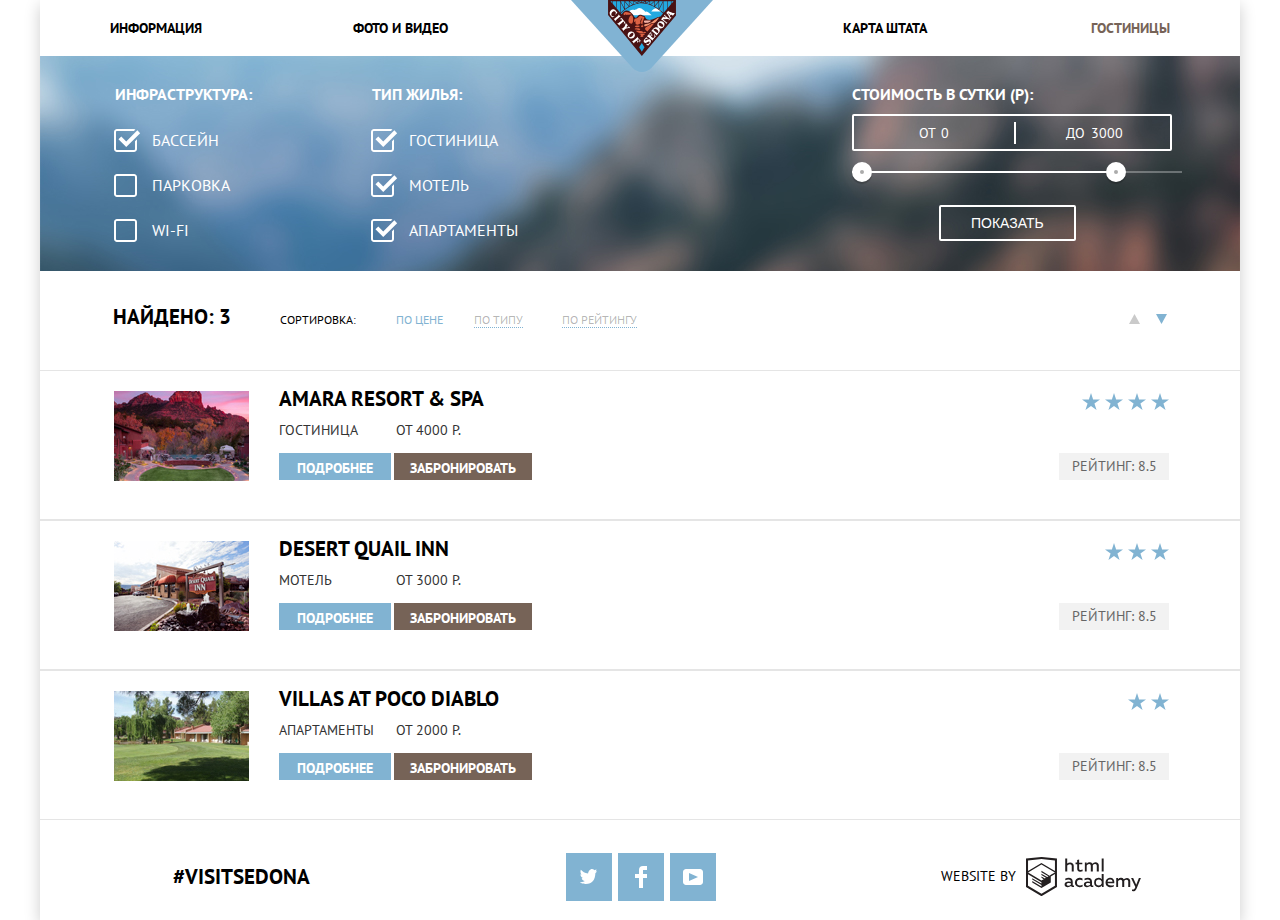
==== commit 8266a576: "Update catalog.html" ====
--- a/catalog.html
+++ b/catalog.html
@@ -116,7 +116,7 @@
                   </div>
                </div>
                <div class="catalog-item-rating">
-                  <b>рейтинг 8.5</b>
+                  <b>рейтинг: 8.5</b>
                   <div class="catalog-item-rating-star">
                      <span class="catalog-item-rating-star-img" aria-label="звезда первая"></span>
                      <span class="catalog-item-rating-star-img" aria-label="звезда вторая"></span>
@@ -137,7 +137,7 @@
                   </div>
                </div>
                <div class="catalog-item-rating">
-                  <b>рейтинг 8.5</b>
+                  <b>рейтинг: 8.5</b>
                   <div class="catalog-item-rating-star">
                      <span class="catalog-item-rating-star-img" aria-label="звезда первая"></span>
                      <span class="catalog-item-rating-star-img" aria-label="звезда вторая"></span>
@@ -157,7 +157,7 @@
                   </div>
                </div>
                <div class="catalog-item-rating">
-                  <b>рейтинг 8.5</b>
+                  <b>рейтинг: 8.5</b>
                   <div class="catalog-item-rating-star">
                      <span class="catalog-item-rating-star-img" aria-label="звезда первая"></span>
                      <span class="catalog-item-rating-star-img" aria-label="звезда вторая"></span>
--- a/css/style.css
+++ b/css/style.css
@@ -57,7 +57,6 @@
 .site-navigation a {
    color: #000000;
    line-height: 26px;
-   display: block;
    white-space: nowrap;
 }
 
@@ -275,12 +274,13 @@
    margin-bottom: 70px;
    justify-content: space-between;
    background-color: #eeeeee;
+   margin: 0;
+   padding-bottom: 32px;
 }
 
 .feature-second-item {
    text-align: center;
    width: 400px;
-   margin-bottom: 10px;
    padding: 30px 65px;
 }
 
@@ -310,6 +310,7 @@
 
 .find-hotel {
    text-align: center;
+   padding-top: 50px;
 }
 
 .find-hotel-title {
@@ -321,7 +322,7 @@
    line-height: 24px;
    color: #333333;
    content: none;
-   padding-top: 13px;
+   padding-top: 10px;
 }
 
 .modal-hotel-form {
@@ -368,7 +369,7 @@
    top: 117px;
    background: #ffffff;
    z-index: 1;
-   height: 400px;
+   height: 396px;
 }
 
 .modal-show {
@@ -413,13 +414,14 @@
 .hotel-form-input {
    line-height: 26px;
    font-weight: bold;
-   width: 347px;
+   width: 303px;
    height: 38px;
    font-size: 14px;
    padding: 0 11px;
    text-transform: uppercase;
+   margin-left: 33px;
    border: none;
-   margin-left: 20px;
+   padding: 0;
    position: relative;
    background-color: #f2f2f2;
 }
@@ -576,7 +578,7 @@
 .hotel-form-children {
    width: 114px;
    display: flex;
-   margin-left: -5px;
+   margin-left: -15px;
 }
 
 .hotel-form-submit {
@@ -599,7 +601,7 @@
    color: #88b6d1;
 }
 
-.search__map-wrapper {
+.search-map-wrapper {
    margin-top: 47px;
    overflow: hidden;
 }
@@ -641,7 +643,7 @@
 
 .main-footer-catalog {
    display: flex;
-   margin-top: 15px;
+   margin-top: 13px;
    height: 87px;
    align-items: center;
 }
@@ -697,6 +699,9 @@
    margin: 0 auto;
    display: flex;
    margin-left: 104px;
+   text-align: center;
+   background-color: rgba(255,255,255, .8);
+   line-height: 26px;
 }
 
 .footer-copyright-academy {
@@ -704,16 +709,15 @@
    height: 40px;
    display: block;
    font-size: 0;
-   margin-left: 12px;
+   margin-left: 10px;
+}
+
+.footer-copyright span {
+      padding-top: 6px;
 }
 
 .social-button {
    color: #ffffff;
-}
-
-.footer-copyright {
-   text-align: center;
-   line-height: 26px;
 }
 
 .footer-copyright-academy:hover path {
@@ -786,7 +790,7 @@
    text-transform: uppercase;
    margin-left: auto;
    padding-top: 28px;
-   padding-right: 60px;
+   padding-right: 58px;
 }
 
 .filter-range-title {
@@ -807,9 +811,10 @@
 
 .price-controls {
    position: relative;
-   height: 36px;
+   height: 33px;
    margin-bottom: 20px;
    font-size: 0;
+   width: 316px;
    border: 2px solid #ffffff;
    border-radius: 2px;
 }
@@ -818,7 +823,7 @@
    content: "";
    position: absolute;
    top: 50%;
-   left: 50%;
+   left: 51%;
    width: 2px;
    height: 22px;
    background: #ffffff;
@@ -835,8 +840,9 @@
 
 .price-controls .min-price,
 .price-controls .max-price {
-   width: 90px;
-   padding-left: 65px;
+   width: 85px;
+   padding-left: 68px;
+   margin: -3px;
 }
 
 .price-controls input {
@@ -885,13 +891,13 @@
 }
 
 .range-toggle-max {
-   left: 80%;
+   left: 77%;
 }
 
 .btn-transparent {
    display: block;
-   margin: 0 auto;
-   padding: 6px 35px;
+   margin-left: 87px;
+   padding: 6px 30px;
    font-size: 14px;
    line-height: 20px;
    color: #ffffff;
@@ -913,9 +919,9 @@
 
 .hotels {
    display: flex;
-   height: 86px;
    padding-left: 73px;
    padding-top: 12px;
+   padding-bottom: 18px;
    align-items: baseline;
 }
 
@@ -1030,8 +1036,8 @@
    display: flex;
    list-style: none;
    padding: 30px 74px;
-   padding-top: 23px;
-   padding-bottom: 29px;
+   padding-top: 20px;
+   padding-bottom: 33px;
    border-top: 1px solid #e5e5e5;
    border-bottom: 1px solid #e5e5e5;
 }
@@ -1071,12 +1077,16 @@
 
 .catalog-item-hotel {
    color: #333333;
+   width: 142px;
+   display: inline-block;
 }
 
 .catalog-item-price {
    color: #333333;
-   padding-left: 35px;
-}
+   text-align: center;
+   margin-left: -29px;
+}
+
 
 .catalog-item-links {
    display: flex;
@@ -1094,7 +1104,7 @@
    font-weight: bold;
    display: block;
    margin-right: 3px;
-   padding: 6px 18px;
+   padding: 5px 18px;
 }
 
 .catalog-item-book {
@@ -1107,7 +1117,7 @@
    height: 17px;
    font-weight: bold;
    display: block;
-   padding: 6px 16px;
+   padding: 5px 16px;
 }
 
 .catalog-item-more:hover {
@@ -1121,7 +1131,7 @@
 .catalog-item-rating {
    min-height: 95px;
    padding-right: 73px;
-   padding-left: 522px;
+   padding-left: 527px;
    display: flex;
    flex-direction: column;
    justify-content: space-around;
@@ -1131,6 +1141,7 @@
 .catalog-item-rating-star {
    order: -1;
    display: flex;
+   margin: -5px;
 }
 
 .catalog-item-rating-star-img {
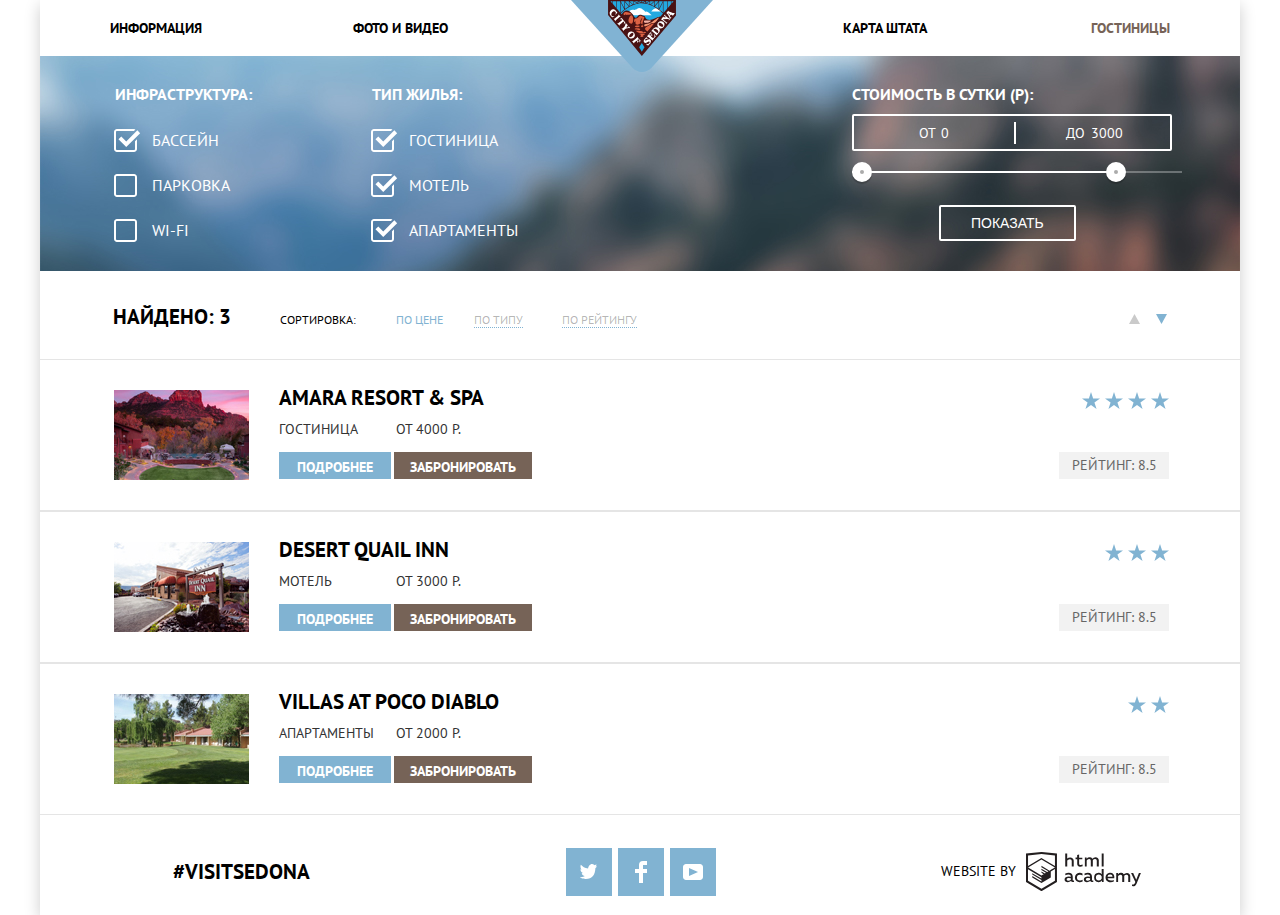
==== commit d38bae38: "Update catalog.html" ====
--- a/catalog.html
+++ b/catalog.html
@@ -5,7 +5,7 @@
       <title>sedona</title>
       <link href="https://fonts.googleapis.com/css?family=PT+Sans:400,700&display=swap&subset=cyrillic" rel="stylesheet">
       <link  href="css/normalize.css/normalize.css" rel="stylesheet">
-      <link  href="css/style.css" rel="stylesheet">
+      <link  href="css/style.min.css" rel="stylesheet">
    </head>
    <body class="page-wrapper">
       <header class="main-header">
@@ -22,7 +22,7 @@
          </a>     
       </header>
       <form class="filters">
-             <h2 class="visually-hidden">Фильтр</h2>
+         <h2 class="visually-hidden">Фильтр</h2>
          <div class="filters-options">
             <b class="filters-options-title">Инфраструктура:</b>
             <p class="filters-options-item">
@@ -70,7 +70,7 @@
          </div>
       </form>
       <section class="hotels">
-            <h2 class="visually-hidden">Список гостиниц</h2>
+         <h2 class="visually-hidden">Список гостиниц</h2>
          <div class="hotels-sort">
             <p class="hotels-sort-title">Найдено:</p>
             <span class="hotels-sort-count">3</span>
@@ -199,7 +199,7 @@
          <div class="footer-copyright">
             <span>website by</span>
             <a class="footer-copyright-academy" href="https://htmlacademy.ru/intensive/htmlcss">
-            <svg id="Layer_1" data-name="Layer 1" xmlns="http://www.w3.org/2000/svg" viewBox="0 0 108.08 36.85">
+               <svg id="Layer_1" data-name="Layer 1" xmlns="http://www.w3.org/2000/svg" viewBox="0 0 108.08 36.85">
                   <title>logo-htmlacademy</title>
                   <path d="M44.61,26.88a2,2,0,0,0,.55-0.1v1.33a3.25,3.25,0,0,1-1.18.21,1.67,1.67,0,0,1-1.67-1,4.84,4.84,0,0,1-3.14,1.08c-1.51,0-2.91-.83-2.91-2.55,0-2.13,2-2.79,3.71-2.79a11.08,11.08,0,0,1,2.17.25v-0.3c0-1-.76-1.77-2.19-1.77a7.42,7.42,0,0,0-3,.64v-1.7a10.21,10.21,0,0,1,3.19-.55c2.36,0,3.81,1.12,3.81,3.65v3a0.54,0.54,0,0,0,.49.59h0.17Zm-6.44-1.13A1.35,1.35,0,0,0,39.63,27h0.11a3.39,3.39,0,0,0,2.41-1V24.58a9.72,9.72,0,0,0-1.81-.21c-1,0-2.16.33-2.16,1.38h0Zm12.36-6.11a5,5,0,0,1,2.57.64V22a4.08,4.08,0,0,0-2.3-.7,2.75,2.75,0,1,0,0,5.49,5,5,0,0,0,2.43-.64v1.71a6.27,6.27,0,0,1-2.76.57A4.21,4.21,0,0,1,46,24.51q0-.21,0-0.41a4.32,4.32,0,0,1,4.18-4.46h0.38Zm12.17,7.24a2,2,0,0,0,.55-0.1v1.33a3.25,3.25,0,0,1-1.18.21,1.67,1.67,0,0,1-1.67-1,4.84,4.84,0,0,1-3.14,1.08c-1.51,0-2.91-.83-2.91-2.55,0-2.13,2-2.79,3.71-2.79a11.08,11.08,0,0,1,2.17.25v-0.3c0-1-.76-1.77-2.19-1.77a7.42,7.42,0,0,0-3,.64v-1.7a10.21,10.21,0,0,1,3.19-.55c2.36,0,3.81,1.12,3.81,3.65v3a0.54,0.54,0,0,0,.49.59h0.17Zm-6.44-1.13A1.35,1.35,0,0,0,57.73,27h0.11a3.39,3.39,0,0,0,2.41-1V24.58a9.72,9.72,0,0,0-1.81-.21c-1.06,0-2.16.33-2.16,1.38h0ZM73,16V28.2H71.35V26.88a3.88,3.88,0,0,1-3.19,1.54,4.4,4.4,0,0,1,0-8.78,3.81,3.81,0,0,1,3,1.3V16H73Zm-4.53,5.22a2.76,2.76,0,1,0,0,5.52A2.86,2.86,0,0,0,71.15,25V23A2.91,2.91,0,0,0,68.49,21.27ZM79,19.64c3.31,0,4.46,2.68,3.92,5.09H76.7c0.21,1.5,1.67,2.11,3.19,2.11a6.11,6.11,0,0,0,2.64-.59v1.6a7.14,7.14,0,0,1-3,.57C77,28.42,74.78,27,74.78,24a4.18,4.18,0,0,1,4-4.39H79Zm0.09,1.54a2.28,2.28,0,0,0-2.44,2.1v0.06H81.3A2,2,0,0,0,79.13,21.18Zm5.73,7V19.87h1.65v1a3.81,3.81,0,0,1,2.78-1.27A2.86,2.86,0,0,1,91.89,21a4.12,4.12,0,0,1,2.91-1.33A3.06,3.06,0,0,1,98,23V28.2h-1.9V23.05a1.59,1.59,0,0,0-1.42-1.75H94.42a2.8,2.8,0,0,0-2.07,1.12V28.2h-1.9V23.05A1.59,1.59,0,0,0,89,21.31H88.8a3,3,0,0,0-2.21,1.29v5.63H84.86Zm21.31-8.33h1.9l-3.91,9.46c-0.9,2.17-2.09,2.86-3.35,2.86a4.76,4.76,0,0,1-1.1-.14V30.46a2.86,2.86,0,0,0,.85.12c0.9,0,1.58-.64,2.07-1.9l0.17-.42-4-8.4h2l2.86,6.29ZM38.73,1.46V6.22a3.81,3.81,0,0,1,2.7-1.14,3.25,3.25,0,0,1,3.44,3.4v5.15H43V8.72a1.81,1.81,0,0,0-1.61-2h-0.3a2.93,2.93,0,0,0-2.32,1.39v5.52h-1.9V1.46h1.9ZM49.94,2.31v3h3V6.91h-3v3.81c0,1.1.5,1.46,1.58,1.46a4.49,4.49,0,0,0,1.69-.33v1.6A6.8,6.8,0,0,1,51,13.8a2.55,2.55,0,0,1-2.86-2.74V6.89H46.58V5.26h1.5V2.74Zm5.4,11.31V5.28H57v1A3.81,3.81,0,0,1,59.77,5a2.86,2.86,0,0,1,2.6,1.33A4.12,4.12,0,0,1,65.28,5,3.06,3.06,0,0,1,68.44,8.4v5.21h-1.9V8.46a1.59,1.59,0,0,0-1.42-1.75H64.89a2.8,2.8,0,0,0-2.07,1.12v5.78h-1.9V8.46A1.59,1.59,0,0,0,59.5,6.71H59.27A3,3,0,0,0,57.06,8v5.63H55.34ZM71.17,1.45H73V13.6H71.17V1.45ZM14.71,0H14.55L0,1.54V28.21l14.55,8.66,14.55-8.66V1.54Zm12.5,27.1L14.55,34.64,1.9,27.12V16.18l12.59,7.5V25L5.86,19.9v1.31l8.68,5.21v1.39L5.87,22.65V24l8.68,5.21,8.75-5.24V18.31L27.2,16V27.12Zm0-12.53-3.48,2-1.6,1L14.51,13v1.31L21,18.23H21l-0.14.09-1,.54-5.37-3.2V17l4.24,2.52-1,.67-3.2-1.9v1.31l2.1,1.24L14.5,22.1,2,14.65,14.51,7.11Zm0-1.32L14.49,5.76,1.91,13.25v-10L14.56,1.92,27.21,3.25v10h0Z" transform="translate(0 -0.02)" fill="#231f20"/>
                </svg>
--- a/css/style.min.css
+++ b/css/style.min.css
@@ -0,0 +1 @@
+body{padding:0;font-family:"PT Sans",Arial,sans-serif;font-size:14px;line-height:21px;text-transform:uppercase;width:1200px;margin:0 auto;background-color:#fff;-webkit-box-shadow:0 5px 15px 0 rgba(0,1,1,.2);box-shadow:0 5px 15px 0 rgba(0,1,1,.2)}a{text-decoration:none}.main-navigation-wrapper{width:100%}.main-navigation{width:1060px;margin:0 auto}.site-navigation{list-style:none;margin:0 auto;padding:15px 0;display:-webkit-box;display:-ms-flexbox;display:flex;-ms-flex-wrap:wrap;flex-wrap:wrap;text-align:center}.site-navigation-link{width:243px}.site-navigation-link:nth-child(1){text-align:left}.site-navigation-link:nth-child(2){margin-right:44px;text-align:left}.site-navigation-link:nth-child(3){margin-left:44px;text-align:right}.site-navigation-link:nth-child(4){text-align:right}.site-navigation a{color:#000;line-height:26px;white-space:nowrap}.site-navigation a:hover{color:#81b3d2}.site-navigation a:active{color:#b2b2b2;position:absolute left}.site-navigation-link{font-weight:700;line-height:26px;text-align:center}.main-header-logo{position:absolute;top:0;left:50%;margin-left:-69px;width:142px;height:71px}.welcome-block{min-height:510px;background:url(../img/polygon.png) 50% 101% no-repeat,url(../img/welcome.png) 50% 50% no-repeat,url(../img/first.jpg) 0 20% no-repeat;margin-bottom:60px}.visually-hidden{position:absolute;clip:rect(0,0,0,0);padding:0;border:0;margin:-1px;height:1px;width:1px;overflow:hidden;white-space:nowrap;-webkit-clip-path:inset(100%);clip-path:inset(100%)}.reasons{text-align:center;margin-bottom:50px}.reasons-title{font-size:21px;line-height:26px;width:445px;padding:0;margin:0 auto 28px}.reasons-text{font-size:14px;line-height:26px;color:#333;margin:0}.feature-city-info{display:-webkit-box;display:-ms-flexbox;display:flex;margin-bottom:60px;height:256px;margin:0}.feature-city{width:400px;text-align:center;background-color:#81b3d2}.feature-city-title{font-size:21px;line-height:21px;width:200px;margin:0 auto;padding:0;color:#fff;padding-top:45px}.feature-city-number{display:block;color:#333;padding-top:25px;padding-bottom:21px;color:#fff}.feature-city-text{color:#fff;width:290px;margin:0 auto;padding:0}.feature-city-picture{width:800px;background:url(../img/hotel.jpg) 50% 51%}.feature-item-info{display:-webkit-box;display:-ms-flexbox;display:flex;margin-bottom:70px;-webkit-box-pack:justify;-ms-flex-pack:justify;justify-content:space-between}.feature-item{text-align:center;padding-top:160px;position:relative;margin:0}.feature-item-house::before{content:"";background-image:url(../img/icon-1.svg);background-repeat:no-repeat;position:absolute;top:60px;left:167px;width:75px;height:72px}.feature-item-present::before{content:"";background-image:url(../img/icon-2.svg);position:absolute;background-repeat:no-repeat;top:60px;left:164px;width:75px;height:76px}.feature-item-souvenirs::before{content:"";background-image:url(../img/icon-3.svg);position:absolute;background-repeat:no-repeat;top:58px;right:150px;width:75px;height:76px}.feature-title{font-size:21px;line-height:21px;display:block;width:125px;margin:0 auto 25px}.feature-text{color:#333;width:292px;padding-left:53px;padding-right:50px}.feature-second-info{display:-webkit-box;display:-ms-flexbox;display:flex;text-align:center}.feature-second-canyon{width:400px;padding:48px 0 54px;text-align:center;background-color:#81b3d2}.feature-second-canyon-title{font-size:21px;line-height:21px;width:151px;margin:0 auto;padding:0;color:#fff}.feature-second-canyon-number{display:block;color:#333;padding-top:25px;padding-bottom:21px;color:#fff}.feature-second-canyon-text{display:inline-table;color:#fff;width:300px;margin:0 auto;padding:0}.feature-second-canyon-picture{width:800px;background-image:url(../img/canyon.jpg)}.feature-second-item-info{display:-webkit-box;display:-ms-flexbox;display:flex;margin-bottom:70px;-webkit-box-pack:justify;-ms-flex-pack:justify;justify-content:space-between;background-color:#eee;margin:0;padding-bottom:32px}.feature-second-item{text-align:center;width:400px;padding:30px 65px}.feature-second-title{font-size:21px;line-height:21px;width:125px;padding-left:75px}.feature-second-number{color:#333}.feature-second-text{color:#333;margin:0;margin-top:20px}.feature-second-text-tri{color:#333;margin:0;width:258px;margin-top:20px}.find-hotel{text-align:center;padding-top:50px}.find-hotel-title{font-size:30px;line-height:36px}.find-hotel-text{line-height:24px;color:#333;content:none;padding-top:10px}.modal-hotel-form{position:relative;width:568px;margin-left:auto;margin-right:auto;padding-top:32px}.find-hotel-button{font-size:21px;line-height:26px;color:#fff;text-transform:uppercase;background-color:#766357;border:none;font-weight:700;padding:30px;width:100%}.find-hotel-button:hover{background-color:#604e43}.find-hotel-button:active{color:#857871}.hotel-form{-webkit-transition:0.6s;-o-transition:0.6s;transition:0.6s;-webkit-transform:scaley(1);-ms-transform:scaley(1);transform:scaley(1);-webkit-transform-origin:50% 0;-ms-transform-origin:50% 0;transform-origin:50% 0;position:absolute;width:568px;margin:0;top:117px;background:#fff;z-index:1;height:396px}.modal-show{display:block;-webkit-transform:scaley(0);-ms-transform:scaley(0);transform:scaley(0)}.modal-error{-webkit-animation:shake 0.7s;animation:shake 0.7s}.hotel-form-item{display:-webkit-box;display:-ms-flexbox;display:flex;-webkit-box-align:center;-ms-flex-align:center;align-items:center;padding-top:41px}.hotel-form-label{line-height:26px;font-weight:700;-webkit-box-align:center;-ms-flex-align:center;align-items:center;padding-left:57px}.hotel-form-label-info{width:114px;line-height:26px;font-weight:700}.hotel-form-input::input-placeholder{text-transform:uppercase}.hotel-form-input::-webkit-input-placeholder{color:#000}.hotel-form-input:-ms-input-placeholder{color:#000}.hotel-form-input::-ms-input-placeholder{color:#000}.hotel-form-input::placeholder{color:#000}.hotel-form-input{line-height:26px;font-weight:700;width:336px;height:38px;font-size:14px;margin-left:23px;text-transform:uppercase;border:none;padding:0;padding-left:10px;position:relative;background-color:#f2f2f2}.hotel-form-input:hover{background-color:#ebebeb}.hotel-form-input:focus{height:34px;padding:0 8px;background-color:transparent;outline:none;border:2px solid #e5e5e5}.hotel-form-item-calendar-btn{position:absolute;border:none;width:21;height:22;right:58px;background-color:transparent}.hotel-form-item-calendar-btn path{fill:#cacaca}.hotel-form-item-calendar-btn:hover path{fill:#0b0b0b}.hotel-form-item-calendar-btn:active path{fill:#81b3d2}.hotel-form-info{display:-webkit-box;display:-ms-flexbox;display:flex;-webkit-box-align:center;-ms-flex-align:center;align-items:center;padding-top:10px}.hotel-form-item-info{display:-webkit-box;display:-ms-flexbox;display:flex;-webkit-box-align:center;-ms-flex-align:center;align-items:center;margin-top:27px}.hotel-form-button-minus{width:38px;height:38px;border:none;background-color:#f2f2f2;position:relative;font-size:14px}.hotel-form-button-minus:before{content:"";position:absolute;width:11px;height:3px;border-radius:1px;background-color:#a9a9a9;left:14px;top:18px}.hotel-form-button-minus:hover::before,.hotel-form-button-minus:hover::after,.hotel-form-button-minus:focus::before,.hotel-form-button-minus:focus::after{background-color:#000}.hotel-form-button-minus:active::before,.hotel-form-button-minus:active::after{background-color:#81b3d2}.hotel-form-button-minus:focus:before{color:#81b3d2}.hotel-form-button-plus{width:38px;height:38px;border:none;background-color:#f2f2f2;position:relative;font-size:14px}.hotel-form-button-plus::before{content:"";position:absolute;width:12px;height:3px;background-color:#a9a9a9;border-radius:1px;left:13px;top:18px}.hotel-form-button-plus::after{content:"";position:absolute;width:12px;height:3px;background-color:#a9a9a9;left:13px;top:18px;-webkit-transform:rotate(90deg);-ms-transform:rotate(90deg);transform:rotate(90deg)}.hotel-form-button-plus:hover::before,.hotel-form-button-plus:hover::after,.hotel-form-button-plus:focus::before,.hotel-form-button-plus:focus::after{background-color:#000}.hotel-form-button-plus:active::before,.hotel-form-button-plus:active::after{background-color:#81b3d2}.hotel-form-item-adults{display:-webkit-box;display:-ms-flexbox;display:flex}.hotel-form-adults{width:114px;display:-webkit-box;display:-ms-flexbox;display:flex;margin-left:41px}.hotel-form-input-number::-webkit-input-placeholder{color:#000}.hotel-form-input-number:-ms-input-placeholder{color:#000}.hotel-form-input-number::-ms-input-placeholder{color:#000}.hotel-form-input-number::placeholder{color:#000}.hotel-form-input-number{width:38px;border:none;font-weight:700;background-color:#f2f2f2;text-align:center}.hotel-form-item-children{display:-webkit-box;display:-ms-flexbox;display:flex;margin-left:15px}.hotel-form-children{width:114px;display:-webkit-box;display:-ms-flexbox;display:flex;margin-left:-11px}.hotel-form-submit{font-size:21px;line-height:26px;color:#fff;text-transform:uppercase;background-color:#81b3d2;font-weight:700;margin-top:42px;padding:16px 48px;width:458px}.hotel-form-submit:hover{background-color:#669ec0}.hotel-form-submit:active{color:#88b6d1}.search-map-wrapper{margin-top:47px;overflow:hidden}.map{position:relative;min-height:593px;background-color:#f2f2f2;overflow-x:hidden}.map-content{width:100%;height:100%;min-height:593px}.map-img{position:absolute;top:0;display:block;width:1200px;max-width:inherit;height:593px}.main-footer{position:absolute;display:-webkit-box;display:-ms-flexbox;display:flex;margin-top:10px;padding:22px 0;-webkit-box-align:center;-ms-flex-align:center;align-items:center;z-index:1;height:87px;margin-top:-133px;background-color:rgba(255,255,255,.8)}.main-footer-catalog{display:-webkit-box;display:-ms-flexbox;display:flex;margin-top:13px;height:87px;-webkit-box-align:center;-ms-flex-align:center;align-items:center}.main-footer-hashtag{width:400px;margin:0 auto}.main-footer-text{font-size:21px;line-height:26px;color:#000;font-weight:700;margin-left:133px}.footer-social ul{margin:0}.footer-social{list-style:none;width:400px;display:-webkit-box;display:-ms-flexbox;display:flex;-ms-flex-wrap:wrap;flex-wrap:wrap;padding:0;list-style:none;margin:0 auto;-webkit-box-pack:center;-ms-flex-pack:center;justify-content:center}.social-button{display:-webkit-box;display:-ms-flexbox;display:flex;-webkit-box-align:center;-ms-flex-align:center;align-items:center;-webkit-box-pack:center;-ms-flex-pack:center;justify-content:center;width:46px;height:48px;margin-left:6px;background-color:#81b3d2}.footer-social a:hover{background-color:#669ec0}.footer-social a:active{background-color:#5496bd}.footer-copyright{width:300px;margin:0 auto;display:-webkit-box;display:-ms-flexbox;display:flex;margin-left:104px;text-align:center;line-height:26px}.footer-copyright-academy{width:115px;height:40px;display:block;font-size:0;margin-left:10px}.footer-copyright span{padding-top:6px}.social-button{color:#fff}.footer-copyright-academy:hover path{fill:#81b3d2}.footer-copyright-academy:active path{fill:#bdbbbc}.filters{display:-webkit-box;display:-ms-flexbox;display:flex;background-image:url(../img/filter.jpg);height:215px;color:#fff}.filters-options{padding:28px 45px 35px 72px}.filters-options-title{line-height:21px;font-size:16px;margin-left:3px}.filters-options-item label{position:relative;display:block;cursor:pointer;-webkit-user-select:none;-moz-user-select:none;-ms-user-select:none;user-select:none}.filter-input-checkbox:checked+label::after{content:"";position:absolute;top:-1px;left:-38px;width:32px;height:25px;background-image:url(../img/checkbox-on.svg);background-repeat:no-repeat;background-position:0 0}.filters-options-label::after{content:"";position:absolute;top:-1px;left:-38px;width:32px;height:25px;background-image:url(../img/checkbox-off.svg);background-repeat:no-repeat;background-position:0 0}.filters-options-item{margin-left:40px;margin-top:24px}.filters-options-label{font-size:16px}.filter-range{width:330px;text-transform:uppercase;margin-left:auto;padding-top:28px;padding-right:58px}.filter-range-title{margin-bottom:9px;font-weight:700;font-size:16px;line-height:21px}.filters-options-input{display:none}.price-controls{position:relative;height:33px;margin-bottom:20px;font-size:0;width:316px;border:2px solid #fff;border-radius:2px}.price-controls::after{content:"";position:absolute;top:50%;left:51%;width:2px;height:22px;background:#fff;-webkit-transform:translate(-50%,-50%);-ms-transform:translate(-50%,-50%);transform:translate(-50%,-50%)}.price-controls label{display:inline-block;font-size:14px;line-height:38px;vertical-align:top;cursor:pointer}.price-controls .min-price,.price-controls .max-price{width:85px;padding-left:68px;margin:-3px}.price-controls input{width:50px;margin:0;color:inherit;font:inherit;background:none;border:none}.range-controls{position:relative;margin-bottom:32px}.range-controls .scale{height:2px;background:rgba(255,255,255,.3)}.range-controls .bar{width:80%;height:2px;background:#fff}.range-toggle{position:absolute;top:-9px;width:4px;height:4px;background:#ababab;border:8px solid #fff;border-radius:50%;-webkit-box-shadow:0 2px 1px 0 rgba(0,1,1,.2);box-shadow:0 2px 1px 0 rgba(0,1,1,.2);cursor:pointer}.range-toggle:hover{background:#1c4f80}.range-toggle-min{left:0}.range-toggle-max{left:77%}.btn-transparent{display:block;margin-left:87px;padding:6px 30px;font-size:14px;line-height:20px;color:#fff;text-transform:uppercase;background:transparent;border:2px solid #fff;border-radius:2px;cursor:pointer}.btn-transparent:hover{color:#000;background:#fff}.site-navigation-link.active a{color:#766357}.hotels{display:-webkit-box;display:-ms-flexbox;display:flex;padding-left:73px;padding-top:12px;padding-bottom:7px;-webkit-box-align:baseline;-ms-flex-align:baseline;align-items:baseline}.hotels-sort{display:-webkit-box;display:-ms-flexbox;display:flex;-webkit-box-align:center;-ms-flex-align:center;align-items:center;font-size:26px;line-height:26px}.hotels-sort-title{font-size:21px;line-height:26px;font-weight:700}.hotels-sort-count{font-weight:700;font-size:21px;padding-left:5px}.hotels-sort-list{list-style:none;display:block;display:-webkit-box;display:-ms-flexbox;display:flex;padding:0;margin-left:10px;-webkit-box-align:baseline;-ms-flex-align:baseline;align-items:baseline}.hotels-sort-list-title{font-size:12px;font-weight:400;padding-left:49px}.hotels-sort-list li:nth-child(2){margin:-29px}.hotels-sort-list li:nth-child(3){margin:8px}.hotels-sort-item a{font-size:12px;color:rgba(0,0,0,.3);margin:0 30px;border-bottom:1px dotted #81b3d2;padding:30px 0 0 0}.hotels-sort-link.active{color:#81b3d2;border-bottom:none}.hotels-sort-link.active{color:#81b3d2}.hotels-sort-item a:hover{color:#81b3d2}.hotels-sort-item a:active{color:#000}.hotels-sort-updown{margin-left:auto;padding-right:73px}.hotels-sort-updown a:last-child{display:inline-block;vertical-align:baseline;margin-left:12px}.hotels-sort-updown path{fill:#cacaca}.hotels-sort-updown-up:hover path{fill:#231f20}.hotels-sort-updown-up:active path{fill:#81b3d2}.hotels-sort-updown-down.active path{fill:#81b3d2}.hotels-sort-updown-down:hover path{fill:#231f20}.hotels-sort-updown-down:active path{fill:#81b3d2}.catalog-list{margin:0;padding:0}.catalog-item{display:-webkit-box;display:-ms-flexbox;display:flex;list-style:none;padding:30px 74px;padding-top:30px;padding-bottom:25px;border-top:1px solid #e5e5e5;border-bottom:1px solid #e5e5e5}.catalog-item:nth-child(1){border-top:1px solid #e5e5e5}.catalog-item-photo{width:136px;height:90px}.catalog-item-title-opisaniye{margin-left:30px}.catalog-item-title{font-size:21px;line-height:26px;font-weight:700;margin:-5px auto;margin-bottom:8px}.catalog-item-title a{color:#000}.catalog-item-title a:hover{color:#81b3d2}.catalog-item-title a:active{color:#b2b2b2}.catalog-item-hotel{color:#333;width:142px;display:inline-block}.catalog-item-price{color:#333;text-align:center;margin-left:-29px}.catalog-item-links{display:-webkit-box;display:-ms-flexbox;display:flex;padding-top:12px}.catalog-item-more{font-size:14px;line-height:21px;color:#fff;text-transform:uppercase;background-color:#81b3d2;border:none;height:17px;font-weight:700;display:block;margin-right:3px;padding:5px 18px}.catalog-item-book{font-size:14px;line-height:21px;color:#fff;text-transform:uppercase;background-color:#766357;border:none;height:17px;font-weight:700;display:block;padding:5px 16px}.catalog-item-more:hover{background-color:#669ec0}.catalog-item-more:active{color:#88b6d1}.catalog-item-rating{min-height:95px;padding-right:73px;padding-left:527px;display:-webkit-box;display:-ms-flexbox;display:flex;-webkit-box-orient:vertical;-webkit-box-direction:normal;-ms-flex-direction:column;flex-direction:column;-ms-flex-pack:distribute;justify-content:space-around;-webkit-box-align:end;-ms-flex-align:end;align-items:flex-end}.catalog-item-rating-star{-webkit-box-ordinal-group:0;-ms-flex-order:-1;order:-1;display:-webkit-box;display:-ms-flexbox;display:flex;margin:-5px}.catalog-item-rating-star-img{width:18px;height:17px;background-image:url(../img/star.svg);background-repeat:no-repeat;padding-left:5px}.catalog-item-rating b{width:110px;height:27px;text-align:center;font-weight:400;font-size:14px;line-height:21px;color:#666;background-color:#f2f2f2;display:-webkit-box;display:-ms-flexbox;display:flex;-webkit-box-align:center;-ms-flex-align:center;align-items:center;-webkit-box-pack:center;-ms-flex-pack:center;justify-content:center;margin-top:35px}.catalog-item-book:hover{background-color:#604e43}.catalog-item-book:active{color:#857871}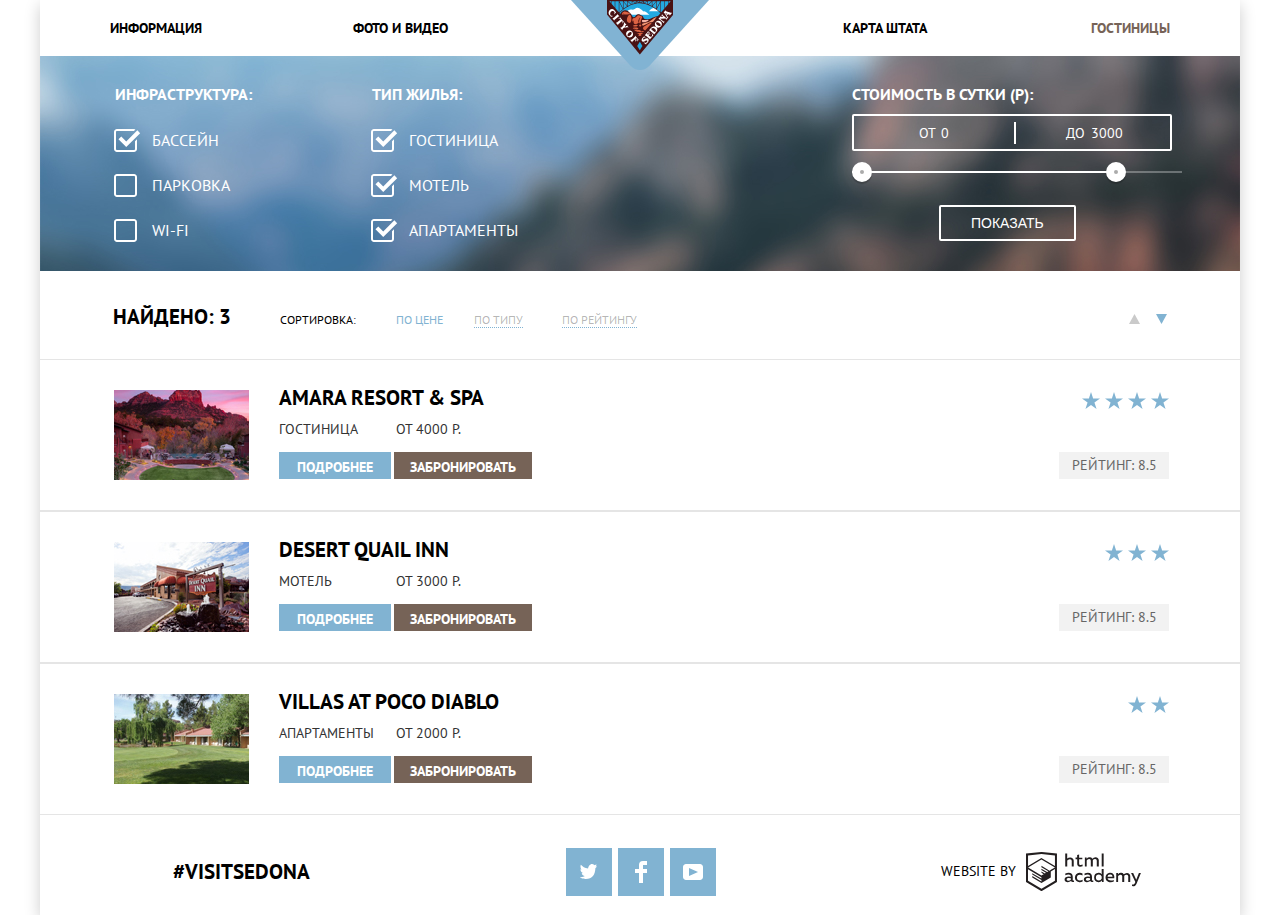
==== commit 4e85323f: "Update catalog.html" ====
--- a/catalog.html
+++ b/catalog.html
@@ -5,20 +5,20 @@
       <title>sedona</title>
       <link href="https://fonts.googleapis.com/css?family=PT+Sans:400,700&display=swap&subset=cyrillic" rel="stylesheet">
       <link  href="css/normalize.css/normalize.css" rel="stylesheet">
-      <link  href="css/style.min.css" rel="stylesheet">
+      <link  href="css/style.css" rel="stylesheet">
    </head>
    <body class="page-wrapper">
       <header class="main-header">
          <nav class="main-navigation">
             <ul class="site-navigation">
-               <li class="site-navigation-link"><a href="index.html">Информация</a></li>
+               <li class="site-navigation-link"><a href="#">Информация</a></li>
                <li class="site-navigation-link"><a href="#">Фото и видео</a></li>
                <li class="site-navigation-link"><a href="#">Карта Штата</a></li>
                <li class="site-navigation-link active"><a>Гостиницы</a></li>
             </ul>
          </nav>
          <a class="main-header-logo" href="index.html">
-         <img src="img/logo-sedona.svg" alt="Логотип Седона">
+         <img src="img/logo-sedona.svg" width="138" height="70"alt="Логотип Седона">
          </a>     
       </header>
       <form class="filters">
@@ -105,7 +105,7 @@
       <section class="catalog">
          <ul class="catalog-list">
             <li class="catalog-item">
-               <img class="catalog-item-photo" src="img/hotels1.jpg" alt="Гостиница">
+               <img class="catalog-item-photo" src="img/hotels1.jpg" width="138" height="70" alt="Гостиница">
                <div class="catalog-item-title-opisaniye">
                   <h3 class="catalog-item-title"><a href="#">amara resort & spa</a></h3>
                   <span class="catalog-item-hotel">гостиница </span>
@@ -126,7 +126,7 @@
                </div>
             </li>
             <li class="catalog-item">
-               <img class="catalog-item-photo" src="img/hotels2.jpg" alt="Гостиница">
+               <img class="catalog-item-photo" src="img/hotels2.jpg" width="138" height="70" alt="Гостиница">
                <div class="catalog-item-title-opisaniye">
                   <h3 class="catalog-item-title"><a href="#">desert quail inn</a></h3>
                   <span class="catalog-item-hotel">мотель</span>
@@ -146,7 +146,7 @@
                </div>
             </li>
             <li class="catalog-item">
-               <img class="catalog-item-photo" src="img/hotels3.jpg" alt="Гостиница">
+               <img class="catalog-item-photo" src="img/hotels3.jpg" width="138" height="70" alt="Гостиница">
                <div class="catalog-item-title-opisaniye">
                   <h3 class="catalog-item-title"><a href="#">villas at poco diablo</a></h3>
                   <span class="catalog-item-hotel">апартаменты</span>
--- a/css/style.css
+++ b/css/style.css
@@ -0,0 +1,1303 @@
+body {
+   padding: 0px;
+   font-family: "PT Sans", Arial, sans-serif;
+   font-size: 14px;
+   line-height: 21px;
+   text-transform: uppercase;
+   width: 1200px;
+   margin: 0 auto;
+   background-color: #fff;
+   -webkit-box-shadow: 0px 5px 15px 0 rgba(0, 1, 1, 0.2);
+           box-shadow: 0px 5px 15px 0 rgba(0, 1, 1, 0.2);
+}
+
+a {
+   text-decoration: none;
+}
+
+.main-navigation-wrapper {
+   width: 100%;
+}
+
+.main-navigation {
+   width: 1060px;
+   margin: 0 auto;
+}
+
+.site-navigation {
+   list-style: none;
+   margin: 0 auto;
+   padding: 15px 0;
+   display: -webkit-box;
+   display: -ms-flexbox;
+   display: flex;
+   -ms-flex-wrap: wrap;
+       flex-wrap: wrap;
+   text-align: center;
+}
+
+.site-navigation-link {
+   width: 243px;
+}
+
+.site-navigation-link:nth-child(1) {
+   text-align: left;
+}
+
+.site-navigation-link:nth-child(2) {
+   margin-right: 44px;
+   text-align: left;
+}
+
+.site-navigation-link:nth-child(3) {
+   margin-left: 44px;
+   text-align: right;
+}
+
+.site-navigation-link:nth-child(4) {
+   text-align: right;
+}
+
+.site-navigation a {
+   color: #000000;
+   line-height: 26px;
+   white-space: nowrap;
+}
+
+.site-navigation a:hover {
+   color: #81b3d2;
+}
+
+.site-navigation a:active {
+   color: #b2b2b2;
+   position: absolute left;
+}
+
+.site-navigation-link {
+   font-weight: 700;
+   line-height: 26px;
+   text-align: center;
+}
+
+.main-header-logo {
+   position: absolute;
+   top: 0;
+   left: 50%;
+   margin-left: -69px;
+   width: 142px;
+   height: 71px;
+}
+
+.welcome-block {
+   min-height: 510px;
+   background: url("../img/polygon.png") 50% 101% no-repeat, 
+   url("../img/welcome.png") 50% 50% no-repeat, 
+   url("../img/first.jpg") 0 20% no-repeat;
+   margin-bottom: 60px;
+}
+
+.visually-hidden {
+   position: absolute;
+   clip: rect(0, 0, 0, 0);
+   padding: 0;
+   border: 0;
+   margin: -1px;
+   height: 1px;
+   width: 1px;
+   overflow: hidden;
+   white-space: nowrap;
+   -webkit-clip-path: inset(100%);
+           clip-path: inset(100%);
+}
+
+.reasons {
+   text-align: center;
+   margin-bottom: 50px;
+}
+
+.reasons-title {
+   font-size: 21px;
+   line-height: 26px;
+   width: 445px;
+   padding: 0;
+   margin: 0 auto 28px;
+}
+
+.reasons-text {
+   font-size: 14px;
+   line-height: 26px;
+   color: #333333;
+   margin: 0;
+}
+
+.feature-city-info {
+   display: -webkit-box;
+   display: -ms-flexbox;
+   display: flex;
+   margin-bottom: 60px;
+   height: 256px;
+   margin: 0;
+}
+
+.feature-city {
+   width: 400px;
+   text-align: center;
+   background-color: #81b3d2;
+}
+
+.feature-city-title {
+   font-size: 21px;
+   line-height: 21px;
+   width: 200px;
+   margin: 0 auto;
+   padding: 0;
+   color: #ffffff;
+   padding-top: 45px;
+}
+
+.feature-city-number {
+   display: block;
+   color: #333333;
+   padding-top: 25px;
+   padding-bottom: 21px;
+   color: #ffffff;
+}
+
+.feature-city-text {
+   color: #ffffff;
+   width: 290px;
+   margin: 0 auto;
+   padding: 0;
+}
+
+.feature-city-picture {
+   width: 800px;
+   background: url("../img/hotel.jpg") 50% 51%;
+}
+
+.feature-item-info {
+   display: -webkit-box;
+   display: -ms-flexbox;
+   display: flex;
+   margin-bottom: 70px;
+   -webkit-box-pack: justify;
+       -ms-flex-pack: justify;
+           justify-content: space-between;
+}
+
+.feature-item {
+   text-align: center;
+   padding-top: 160px;
+   position: relative;
+   margin: 0;
+}
+
+.feature-item-house::before {
+   content: "";
+   background-image: url(../img/icon-1.svg);
+   background-repeat: no-repeat;
+   position: absolute;
+   top: 60px;
+   left: 167px;
+   width: 75px;
+   height: 72px;
+}
+
+.feature-item-present::before {
+   content: "";
+   background-image: url(../img/icon-2.svg);
+   position: absolute;
+   background-repeat: no-repeat;
+   top: 60px;
+   left: 164px;
+   width: 75px;
+   height: 76px;
+}
+
+.feature-item-souvenirs::before {
+   content: "";
+   background-image: url(../img/icon-3.svg);
+   position: absolute;
+   background-repeat: no-repeat;
+   top: 58px;
+   right: 150px;
+   width: 75px;
+   height: 76px;
+}
+
+.feature-title {
+   font-size: 21px;
+   line-height: 21px;
+   display: block;
+   width: 125px;
+   margin: 0 auto 25px;
+}
+
+.feature-text {
+   color: #333333;
+   width: 292px;
+   padding-left: 53px;
+   padding-right: 50px;
+}
+
+.feature-second-info {
+   display: -webkit-box;
+   display: -ms-flexbox;
+   display: flex;
+   text-align: center;
+}
+
+.feature-second-canyon {
+   width: 400px;
+   padding: 48px 0 54px;
+   text-align: center;
+   background-color: #81b3d2;
+}
+
+.feature-second-canyon-title {
+   font-size: 21px;
+   line-height: 21px;
+   width: 151px;
+   margin: 0 auto;
+   padding: 0;
+   color: #ffffff;
+}
+
+.feature-second-canyon-number {
+   display: block;
+   color: #333333;
+   padding-top: 25px;
+   padding-bottom: 21px;
+   color: #ffffff;
+}
+
+.feature-second-canyon-text {
+   display: inline-table;
+   color: #ffffff;
+   width: 300px;
+   margin: 0 auto;
+   padding: 0;
+}
+
+.feature-second-canyon-picture {
+   width: 800px;
+   background-image: url("../img/canyon.jpg");
+}
+
+.feature-second-item-info {
+   display: -webkit-box;
+   display: -ms-flexbox;
+   display: flex;
+   margin-bottom: 70px;
+   -webkit-box-pack: justify;
+       -ms-flex-pack: justify;
+           justify-content: space-between;
+   background-color: #eeeeee;
+   margin: 0;
+   padding-bottom: 32px;
+}
+
+.feature-second-item {
+   text-align: center;
+   width: 400px;
+   padding: 30px 65px;
+}
+
+.feature-second-title {
+   font-size: 21px;
+   line-height: 21px;
+   width: 125px;
+   padding-left: 75px;
+}
+
+.feature-second-number {
+   color: #333333;
+}
+
+.feature-second-text {
+   color: #333333;
+   margin: 0;
+   margin-top: 20px;
+}
+
+.feature-second-text-tri {
+   color: #333333;
+   margin: 0;
+   width: 258px;
+   margin-top: 20px;
+}
+
+.find-hotel {
+   text-align: center;
+   padding-top: 50px;
+}
+
+.find-hotel-title {
+   font-size: 30px;
+   line-height: 36px;
+}
+
+.find-hotel-text {
+   line-height: 24px;
+   color: #333333;
+   content: none;
+   padding-top: 10px;
+}
+
+.modal-hotel-form {
+   position: relative;
+   width: 568px;
+   margin-left: auto;
+   margin-right: auto;
+   padding-top: 32px;
+}
+
+.find-hotel-button {
+   font-size: 21px;
+   line-height: 26px;
+   color: #ffffff;
+   text-transform: uppercase;
+   background-color: #766357;
+   border: none;
+   font-weight: 700;
+   padding: 30px;
+   width: 100%;
+}
+
+.find-hotel-button:hover {
+   background-color: #604e43;
+}
+
+.find-hotel-button:active {
+   color: #857871;
+}
+
+.hotel-form {
+   -webkit-transition: 0.6s;
+   -o-transition: 0.6s;
+   transition: 0.6s;
+   -webkit-transform: scaley(1);
+   -ms-transform: scaley(1);
+   transform: scaley(1);
+   -webkit-transform-origin: 50% 0;
+   -ms-transform-origin: 50% 0;
+   transform-origin: 50% 0;
+   position: absolute;
+   width: 568px;
+   margin: 0;
+   top: 117px;
+   background: #ffffff;
+   z-index: 1;
+   height: 396px;
+}
+
+.modal-show {
+   display: block;
+   -webkit-transform: scaley(0);
+   -ms-transform: scaley(0);
+   transform: scaley(0);
+}
+
+.modal-error {
+   -webkit-animation: shake 0.7s;
+   animation: shake 0.7s;
+}
+
+.hotel-form-item {
+   display: -webkit-box;
+   display: -ms-flexbox;
+   display: flex;
+   -webkit-box-align: center;
+       -ms-flex-align: center;
+           align-items: center;
+   padding-top: 41px;
+}
+
+.hotel-form-label {
+   line-height: 26px;
+   font-weight: 700;
+   -webkit-box-align: center;
+       -ms-flex-align: center;
+           align-items: center;
+   padding-left: 57px;
+}
+
+.hotel-form-label-info {
+   width: 114px;
+   line-height: 26px;
+   font-weight: 700;
+}
+
+.hotel-form-input::input-placeholder {
+   text-transform: uppercase;
+}
+
+.hotel-form-input::-webkit-input-placeholder {
+   color: #000000;
+}
+
+.hotel-form-input:-ms-input-placeholder {
+   color: #000000;
+}
+
+.hotel-form-input::-ms-input-placeholder {
+   color: #000000;
+}
+
+.hotel-form-input::placeholder {
+   color: #000000;
+}
+
+.hotel-form-input {
+   line-height: 26px;
+   font-weight: bold;
+   width: 336px;
+   height: 38px;
+   font-size: 14px;
+   margin-left: 23px;
+   text-transform: uppercase;
+   border: none;
+   padding: 0;
+   padding-left: 10px;
+   position: relative;
+   background-color: #f2f2f2;
+}
+
+.hotel-form-input:hover {
+   background-color: #ebebeb;
+}
+
+.hotel-form-input:focus {
+   height: 34px;
+   padding: 0 8px;
+   background-color: transparent;
+   outline: none;
+   border: 2px solid #e5e5e5;
+}
+
+
+.hotel-form-item-calendar-btn {
+   position: absolute;
+   border: none;
+   width: 21;
+   height: 22;
+   right: 58px;
+   background-color: transparent;
+}
+
+.hotel-form-item-calendar-btn path {
+   fill: #cacaca;
+}
+
+.hotel-form-item-calendar-btn:hover path {
+   fill: #0b0b0b;
+}
+
+.hotel-form-item-calendar-btn:active path {
+   fill: #81b3d2;
+}
+
+.hotel-form-info {
+   display: -webkit-box;
+   display: -ms-flexbox;
+   display: flex;
+   -webkit-box-align: center;
+       -ms-flex-align: center;
+           align-items: center;
+   padding-top: 10px;
+}
+
+.hotel-form-item-info {
+   display: -webkit-box;
+   display: -ms-flexbox;
+   display: flex;
+   -webkit-box-align: center;
+       -ms-flex-align: center;
+           align-items: center;
+   margin-top: 27px;
+}
+
+.hotel-form-button-minus {
+   width: 38px;
+   height: 38px;
+   border: none;
+   background-color: #f2f2f2;
+   position: relative;
+   font-size: 14px;
+}
+
+.hotel-form-button-minus:before {
+   content: "";
+   position: absolute;
+   width: 11px;
+   height: 3px;
+   border-radius: 1px;
+   background-color: #a9a9a9;
+   left: 14px;
+   top: 18px;
+}
+
+.hotel-form-button-minus:hover::before,
+.hotel-form-button-minus:hover::after,
+.hotel-form-button-minus:focus::before,
+.hotel-form-button-minus:focus::after {
+   background-color: #000000;
+}
+
+.hotel-form-button-minus:active::before,
+.hotel-form-button-minus:active::after {
+   background-color: #81b3d2;
+}
+
+.hotel-form-button-minus:focus:before {
+   color: #81b3d2;
+}
+
+.hotel-form-button-plus {
+   width: 38px;
+   height: 38px;
+   border: none;
+   background-color: #f2f2f2;
+   position: relative;
+   font-size: 14px;
+}
+
+.hotel-form-button-plus::before {
+   content: "";
+   position: absolute;
+   width: 12px;
+   height: 3px;
+   background-color: #a9a9a9;
+   border-radius: 1px;
+   left: 13px;
+   top: 18px;
+}
+
+.hotel-form-button-plus::after {
+   content: "";
+   position: absolute;
+   width: 12px;
+   height: 3px;
+   background-color: #a9a9a9;
+   left: 13px;
+   top: 18px;
+   -webkit-transform: rotate(90deg);
+       -ms-transform: rotate(90deg);
+           transform: rotate(90deg);
+}
+
+.hotel-form-button-plus:hover::before,
+.hotel-form-button-plus:hover::after,
+.hotel-form-button-plus:focus::before,
+.hotel-form-button-plus:focus::after {
+   background-color: #000000;
+}
+
+.hotel-form-button-plus:active::before,
+.hotel-form-button-plus:active::after {
+   background-color: #81b3d2;
+}
+
+.hotel-form-item-adults {
+   display: -webkit-box;
+   display: -ms-flexbox;
+   display: flex;
+}
+
+.hotel-form-adults {
+   width: 114px;
+   display: -webkit-box;
+   display: -ms-flexbox;
+   display: flex;
+   margin-left: 41px;
+}
+
+.hotel-form-input-number::-webkit-input-placeholder {
+   color: #000000;
+}
+
+.hotel-form-input-number:-ms-input-placeholder {
+   color: #000000;
+}
+
+.hotel-form-input-number::-ms-input-placeholder {
+   color: #000000;
+}
+
+.hotel-form-input-number::placeholder {
+   color: #000000;
+}
+
+.hotel-form-input-number {
+   width: 38px;
+   border: none;
+   font-weight: bold;
+   background-color: #f2f2f2;
+   text-align: center;
+}
+
+.hotel-form-item-children {
+   display: -webkit-box;
+   display: -ms-flexbox;
+   display: flex;
+   margin-left: 15px;
+}
+
+.hotel-form-children {
+   width: 114px;
+   display: -webkit-box;
+   display: -ms-flexbox;
+   display: flex;
+   margin-left: -11px;
+}
+
+.hotel-form-submit {
+   font-size: 21px;
+   line-height: 26px;
+   color: #ffffff;
+   text-transform: uppercase;
+   background-color: #81b3d2;
+   font-weight: 700;
+   margin-top: 42px;
+   padding: 16px 48px;
+   width: 458px;
+}
+
+.hotel-form-submit:hover {
+   background-color: #669ec0;
+}
+
+.hotel-form-submit:active {
+   color: #88b6d1;
+}
+
+.search-map-wrapper {
+   margin-top: 47px;
+   overflow: hidden;
+}
+
+.map {
+   position: relative;
+   min-height: 593px;
+   background-color: #f2f2f2;
+   overflow-x: hidden;
+}
+
+.map-content {
+   width: 100%;
+   height: 100%;
+   min-height: 593px;
+}
+
+.map-img {
+   position: absolute;
+   top: 0;
+   display: block;
+   width: 1200px;
+   max-width: inherit;
+   height: 593px;
+}
+
+.main-footer {
+   position: absolute;
+   display: -webkit-box;
+   display: -ms-flexbox;
+   display: flex;
+   margin-top: 10px;
+   padding: 22px 0;
+   -webkit-box-align: center;
+       -ms-flex-align: center;
+           align-items: center;
+   z-index: 1;
+   height: 87px;
+   margin-top: -133px;
+   background-color: rgba(255,255,255, .8);
+}
+
+.main-footer-catalog {
+   display: -webkit-box;
+   display: -ms-flexbox;
+   display: flex;
+   margin-top: 13px;
+   height: 87px;
+   -webkit-box-align: center;
+       -ms-flex-align: center;
+           align-items: center;
+}
+
+.main-footer-hashtag {
+   width: 400px;
+   margin: 0 auto;
+}
+
+.main-footer-text {
+   font-size: 21px;
+   line-height: 26px;
+   color: #000000;
+   font-weight: 700;
+   margin-left: 133px;
+}
+
+.footer-social ul {
+   margin: 0;
+}
+
+.footer-social {
+   list-style: none;
+   width: 400px;
+   display: -webkit-box;
+   display: -ms-flexbox;
+   display: flex;
+   -ms-flex-wrap: wrap;
+       flex-wrap: wrap;
+   padding: 0;
+   list-style: none;
+   margin: 0 auto;
+   -webkit-box-pack: center;
+       -ms-flex-pack: center;
+           justify-content: center;
+}
+
+.social-button {
+   display: -webkit-box;
+   display: -ms-flexbox;
+   display: flex;
+   -webkit-box-align: center;
+       -ms-flex-align: center;
+           align-items: center;
+   -webkit-box-pack: center;
+       -ms-flex-pack: center;
+           justify-content: center;
+   width: 46px;
+   height: 48px;
+   margin-left: 6px;
+   background-color: #81b3d2;
+}
+
+.footer-social a:hover {
+   background-color: #669ec0;
+}
+
+.footer-social a:active {
+   background-color: #5496bd;
+}
+
+
+.footer-copyright {
+   width: 300px;
+   margin: 0 auto;
+   display: -webkit-box;
+   display: -ms-flexbox;
+   display: flex;
+   margin-left: 104px;
+   text-align: center;
+   line-height: 26px;
+}
+
+.footer-copyright-academy {
+   width: 115px;
+   height: 40px;
+   display: block;
+   font-size: 0;
+   margin-left: 10px;
+}
+
+.footer-copyright span {
+      padding-top: 6px;
+}
+
+.social-button {
+   color: #ffffff;
+}
+
+.footer-copyright-academy:hover path {
+   fill: #81b3d2;
+}
+
+.footer-copyright-academy:active path {
+   fill: #bdbbbc;
+}
+
+.filters {
+   display: -webkit-box;
+   display: -ms-flexbox;
+   display: flex;
+   background-image: url("../img/filter.jpg");
+   height: 215px;
+   color: #ffffff;
+}
+
+.filters-options {
+   padding: 28px 45px 35px 72px;
+}
+
+.filters-options-title {
+   line-height: 21px;
+   font-size: 16px;
+   margin-left: 3px;
+}
+
+.filters-options-item label {
+   position: relative;
+   display: block;
+   cursor: pointer;
+   -webkit-user-select: none;
+      -moz-user-select: none;
+       -ms-user-select: none;
+           user-select: none;
+}
+
+.filter-input-checkbox:checked+label::after {
+   content: "";
+   position: absolute;
+   top: -1px;
+   left: -38px;
+   width: 32px;
+   height: 25px;
+   background-image: url("../img/checkbox-on.svg");
+   background-repeat: no-repeat;
+   background-position: 0 0;
+}
+
+.filters-options-label::after {
+   content: "";
+   position: absolute;
+   top: -1px;
+   left: -38px;
+   width: 32px;
+   height: 25px;
+   background-image: url("../img/checkbox-off.svg");
+   background-repeat: no-repeat;
+   background-position: 0 0;
+}
+
+.filters-options-item {
+   margin-left: 40px;
+   margin-top: 24px;
+}
+
+.filters-options-label {
+   font-size: 16px;
+}
+
+.filter-range {
+   width: 330px;
+   text-transform: uppercase;
+   margin-left: auto;
+   padding-top: 28px;
+   padding-right: 58px;
+}
+
+.filter-range-title {
+   margin-bottom: 9px;
+   font-weight: bold;
+   font-size: 16px;
+   line-height: 21px;
+}
+
+.filters-options-input {
+   display: none;
+}
+
+.price-controls {
+   position: relative;
+   height: 33px;
+   margin-bottom: 20px;
+   font-size: 0;
+   width: 316px;
+   border: 2px solid #ffffff;
+   border-radius: 2px;
+}
+
+.price-controls::after {
+   content: "";
+   position: absolute;
+   top: 50%;
+   left: 51%;
+   width: 2px;
+   height: 22px;
+   background: #ffffff;
+   -webkit-transform: translate(-50%, -50%);
+       -ms-transform: translate(-50%, -50%);
+           transform: translate(-50%, -50%);
+}
+
+.price-controls label {
+   display: inline-block;
+   font-size: 14px;
+   line-height: 38px;
+   vertical-align: top;
+   cursor: pointer;
+}
+
+.price-controls .min-price,
+.price-controls .max-price {
+   width: 85px;
+   padding-left: 68px;
+   margin: -3px;
+}
+
+.price-controls input {
+   width: 50px;
+   margin: 0;
+   color: inherit;
+   font: inherit;
+   background: none;
+   border: none;
+}
+
+.range-controls {
+   position: relative;
+   margin-bottom: 32px;
+}
+
+.range-controls .scale {
+   height: 2px;
+   background: rgba(255, 255, 255, 0.3);
+}
+
+.range-controls .bar {
+   width: 80%;
+   height: 2px;
+   background: #ffffff;
+}
+
+.range-toggle {
+   position: absolute;
+   top: -9px;
+   width: 4px;
+   height: 4px;
+   background: #ababab;
+   border: 8px solid #ffffff;
+   border-radius: 50%;
+   -webkit-box-shadow: 0 2px 1px 0 rgba(0, 1, 1, 0.2);
+           box-shadow: 0 2px 1px 0 rgba(0, 1, 1, 0.2);
+   cursor: pointer;
+}
+
+.range-toggle:hover {
+   background: #1c4f80;
+}
+
+.range-toggle-min {
+   left: 0;
+}
+
+.range-toggle-max {
+   left: 77%;
+}
+
+.btn-transparent {
+   display: block;
+   margin-left: 87px;
+   padding: 6px 30px;
+   font-size: 14px;
+   line-height: 20px;
+   color: #ffffff;
+   text-transform: uppercase;
+   background: transparent;
+   border: 2px solid #ffffff;
+   border-radius: 2px;
+   cursor: pointer;
+}
+
+.btn-transparent:hover {
+   color: #000000;
+   background: #ffffff;
+}
+
+.site-navigation-link.active a {
+   color: #766357;
+}
+
+.hotels {
+   display: -webkit-box;
+   display: -ms-flexbox;
+   display: flex;
+   padding-left: 73px;
+   padding-top: 12px;
+   padding-bottom: 7px;
+   -webkit-box-align: baseline;
+       -ms-flex-align: baseline;
+           align-items: baseline;
+}
+
+.hotels-sort {
+   display: -webkit-box;
+   display: -ms-flexbox;
+   display: flex;
+   -webkit-box-align: center;
+       -ms-flex-align: center;
+           align-items: center;
+   font-size: 26px;
+   line-height: 26px;
+}
+
+.hotels-sort-title {
+   font-size: 21px;
+   line-height: 26px;
+   font-weight: bold;
+}
+
+.hotels-sort-count {
+   font-weight: bold;
+   font-size: 21px;
+   padding-left: 5px;
+}
+
+.hotels-sort-list {
+   list-style: none;
+   display: block;
+   display: -webkit-box;
+   display: -ms-flexbox;
+   display: flex;
+   padding: 0;
+   margin-left: 10px;
+   -webkit-box-align: baseline;
+       -ms-flex-align: baseline;
+           align-items: baseline;
+}
+
+.hotels-sort-list-title {
+   font-size: 12px;
+   font-weight: 400;
+   padding-left: 49px;
+}
+
+.hotels-sort-list li:nth-child(2) {
+   margin: -29px;
+}
+
+.hotels-sort-list li:nth-child(3) {
+   margin: 8px;
+}
+
+.hotels-sort-item a {
+   font-size: 12px;
+   color: rgba(0, 0, 0, 0.3);
+   margin: 0 30px;
+   border-bottom: 1px dotted #81b3d2;
+   padding: 30px 0 0 0px;
+}
+
+.hotels-sort-link.active {
+   color: #81b3d2;
+   border-bottom: none;
+}
+
+.hotels-sort-link.active {
+   color: #81b3d2;
+}
+
+.hotels-sort-item a:hover {
+   color: #81b3d2;
+}
+
+.hotels-sort-item a:active {
+   color: #000000;
+}
+
+.hotels-sort-updown {
+   margin-left: auto;
+   padding-right: 73px;
+}
+
+.hotels-sort-updown a:last-child {
+   display: inline-block;
+   vertical-align: baseline;
+   margin-left: 12px;
+}
+
+.hotels-sort-updown path {
+   fill: #cacaca;
+}
+
+.hotels-sort-updown-up:hover path {
+   fill: #231f20;
+}
+
+.hotels-sort-updown-up:active path {
+   fill: #81b3d2;
+}
+
+.hotels-sort-updown-down.active path {
+   fill: #81b3d2;
+}
+
+.hotels-sort-updown-down:hover path {
+   fill: #231f20;
+}
+
+.hotels-sort-updown-down:active path {
+   fill: #81b3d2;
+}
+
+.catalog-list {
+   margin: 0;
+   padding: 0;
+}
+
+.catalog-item {
+   display: -webkit-box;
+   display: -ms-flexbox;
+   display: flex;
+   list-style: none;
+   padding: 30px 74px;
+   padding-top: 30px;
+   padding-bottom: 25px;
+   border-top: 1px solid #e5e5e5;
+   border-bottom: 1px solid #e5e5e5;
+}
+
+.catalog-item:nth-child(1) {
+   border-top: 1px solid #e5e5e5;
+}
+
+.catalog-item-photo {
+   width: 136px;
+   height: 90px;
+}
+
+.catalog-item-title-opisaniye {
+   margin-left: 30px;
+}
+
+.catalog-item-title {
+   font-size: 21px;
+   line-height: 26px;
+   font-weight: bold;
+   margin: -5px auto;
+   margin-bottom: 8px;
+}
+
+.catalog-item-title a {
+   color: #000000;
+}
+
+.catalog-item-title a:hover {
+   color: #81b3d2;
+}
+
+.catalog-item-title a:active {
+   color: #b2b2b2;
+}
+
+.catalog-item-hotel {
+   color: #333333;
+   width: 142px;
+   display: inline-block;
+}
+
+.catalog-item-price {
+   color: #333333;
+   text-align: center;
+   margin-left: -29px;
+}
+
+
+.catalog-item-links {
+   display: -webkit-box;
+   display: -ms-flexbox;
+   display: flex;
+   padding-top: 12px;
+}
+
+.catalog-item-more {
+   font-size: 14px;
+   line-height: 21px;
+   color: #ffffff;
+   text-transform: uppercase;
+   background-color: #81b3d2;
+   border: none;
+   height: 17px;
+   font-weight: bold;
+   display: block;
+   margin-right: 3px;
+   padding: 5px 18px;
+}
+
+.catalog-item-book {
+   font-size: 14px;
+   line-height: 21px;
+   color: #ffffff;
+   text-transform: uppercase;
+   background-color: #766357;
+   border: none;
+   height: 17px;
+   font-weight: bold;
+   display: block;
+   padding: 5px 16px;
+}
+
+.catalog-item-more:hover {
+   background-color: #669ec0;
+}
+
+.catalog-item-more:active {
+   color: #88b6d1;
+}
+
+.catalog-item-rating {
+   min-height: 95px;
+   padding-right: 73px;
+   padding-left: 527px;
+   display: -webkit-box;
+   display: -ms-flexbox;
+   display: flex;
+   -webkit-box-orient: vertical;
+   -webkit-box-direction: normal;
+       -ms-flex-direction: column;
+           flex-direction: column;
+   -ms-flex-pack: distribute;
+       justify-content: space-around;
+   -webkit-box-align: end;
+       -ms-flex-align: end;
+           align-items: flex-end;
+}
+
+.catalog-item-rating-star {
+   -webkit-box-ordinal-group: 0;
+       -ms-flex-order: -1;
+           order: -1;
+   display: -webkit-box;
+   display: -ms-flexbox;
+   display: flex;
+   margin: -5px;
+}
+
+.catalog-item-rating-star-img {
+   width: 18px;
+   height: 17px;
+   background-image: url("../img/star.svg");
+   background-repeat: no-repeat;
+   padding-left: 5px;
+}
+
+.catalog-item-rating b {
+   width: 110px;
+   height: 27px;
+   text-align: center;
+   font-weight: normal;
+   font-size: 14px;
+   line-height: 21px;
+   color: #666666;
+   background-color: #f2f2f2;
+   display: -webkit-box;
+   display: -ms-flexbox;
+   display: flex;
+   -webkit-box-align: center;
+       -ms-flex-align: center;
+           align-items: center;
+   -webkit-box-pack: center;
+       -ms-flex-pack: center;
+           justify-content: center;
+   margin-top: 35px;
+}
+
+.catalog-item-book:hover {
+   background-color: #604e43;
+}
+
+.catalog-item-book:active {
+   color: #857871;
+}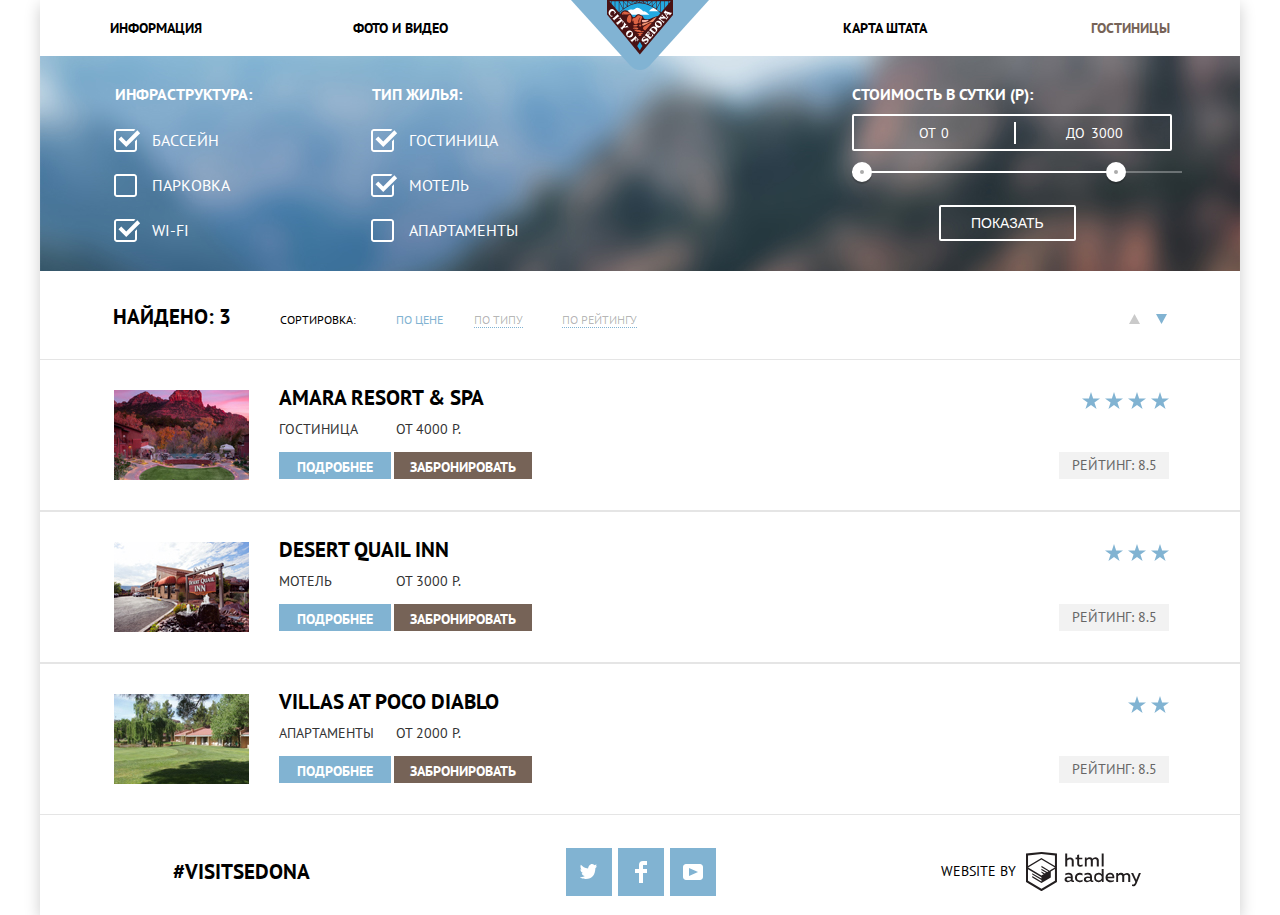
==== commit 23ad7b8b: "Update catalog.html" ====
--- a/catalog.html
+++ b/catalog.html
@@ -5,7 +5,7 @@
       <title>sedona</title>
       <link href="https://fonts.googleapis.com/css?family=PT+Sans:400,700&display=swap&subset=cyrillic" rel="stylesheet">
       <link  href="css/normalize.css/normalize.css" rel="stylesheet">
-      <link  href="css/style.css" rel="stylesheet">
+      <link  href="css/style.min.css" rel="stylesheet">
    </head>
    <body class="page-wrapper">
       <header class="main-header">
@@ -18,7 +18,7 @@
             </ul>
          </nav>
          <a class="main-header-logo" href="index.html">
-         <img src="img/logo-sedona.svg" width="138" height="70"alt="Логотип Седона">
+         <img src="img/logo-sedona.svg" width="138" height="70" alt="Логотип Седона">
          </a>     
       </header>
       <form class="filters">
@@ -34,7 +34,7 @@
                <label class="filters-options-label"  for="parking">Парковка </label>
             </p>
             <p class="filters-options-item">
-               <input class="filters-options-input filter-input-checkbox" type="checkbox" name="wi-fi" id="wi-fi">
+               <input class="filters-options-input filter-input-checkbox" type="checkbox" name="wi-fi" id="wi-fi" disabled checked>
                <label class="filters-options-label" for="wi-fi">WI-FI</label>
             </p>
          </div>
@@ -49,7 +49,7 @@
                <label class="filters-options-label" for="motel">Мотель</label>
             </p>
             <p class="filters-options-item">
-               <input class="filters-options-input filter-input-checkbox" type="checkbox" name="apartments" id="apartments" checked>
+               <input class="filters-options-input filter-input-checkbox" type="checkbox" name="apartments" id="apartments" disabled>
                <label class="filters-options-label" for="apartments">Апартаменты</label>
             </p>
          </div>
--- a/css/style.min.css
+++ b/css/style.min.css
@@ -0,0 +1 @@
+body{padding:0;font-family:"PT Sans",Arial,sans-serif;font-size:14px;line-height:21px;text-transform:uppercase;width:1200px;margin:0 auto;background-color:#fff;-webkit-box-shadow:0 5px 15px 0 rgba(0,1,1,.2);box-shadow:0 5px 15px 0 rgba(0,1,1,.2)}a{text-decoration:none}.main-navigation-wrapper{width:100%}.main-navigation{width:1060px;margin:0 auto}.site-navigation{list-style:none;margin:0 auto;padding:15px 0;display:-webkit-box;display:-ms-flexbox;display:flex;-ms-flex-wrap:wrap;flex-wrap:wrap;text-align:center}.site-navigation-link{width:243px}.site-navigation-link:nth-child(1){text-align:left}.site-navigation-link:nth-child(2){margin-right:44px;text-align:left}.site-navigation-link:nth-child(3){margin-left:44px;text-align:right}.site-navigation-link:nth-child(4){text-align:right}.site-navigation a{color:#000;line-height:26px;white-space:nowrap}.site-navigation a:hover{color:#81b3d2}.site-navigation a:active{color:#b2b2b2;position:absolute left}.site-navigation-link{font-weight:700;line-height:26px;text-align:center}.main-header-logo{position:absolute;top:0;left:50%;margin-left:-69px;width:142px;height:71px}.welcome-block{min-height:510px;background:url(../img/polygon.png) 50% 101% no-repeat,url(../img/welcome.png) 50% 50% no-repeat,url(../img/first.jpg) 0 20% no-repeat;margin-bottom:60px}.visually-hidden{position:absolute;clip:rect(0,0,0,0);padding:0;border:0;margin:-1px;height:1px;width:1px;overflow:hidden;white-space:nowrap;-webkit-clip-path:inset(100%);clip-path:inset(100%)}.reasons{text-align:center;margin-bottom:50px}.reasons-title{font-size:21px;line-height:26px;width:445px;padding:0;margin:0 auto 28px}.reasons-text{font-size:14px;line-height:26px;color:#333;margin:0}.feature-city-info{display:-webkit-box;display:-ms-flexbox;display:flex;margin-bottom:60px;height:256px;margin:0}.feature-city{width:400px;text-align:center;background-color:#81b3d2}.feature-city-title{font-size:21px;line-height:21px;width:200px;margin:0 auto;padding:0;color:#fff;padding-top:45px}.feature-city-number{display:block;color:#333;padding-top:25px;padding-bottom:21px;color:#fff}.feature-city-text{color:#fff;width:290px;margin:0 auto;padding:0}.feature-city-picture{width:800px;background:url(../img/hotel.jpg) 50% 51%}.feature-item-info{display:-webkit-box;display:-ms-flexbox;display:flex;margin-bottom:70px;-webkit-box-pack:justify;-ms-flex-pack:justify;justify-content:space-between}.feature-item{text-align:center;padding-top:160px;position:relative;margin:0}.feature-item-house::before{content:"";background-image:url(../img/icon-1.svg);background-repeat:no-repeat;position:absolute;top:60px;left:167px;width:75px;height:72px}.feature-item-present::before{content:"";background-image:url(../img/icon-2.svg);position:absolute;background-repeat:no-repeat;top:60px;left:164px;width:75px;height:76px}.feature-item-souvenirs::before{content:"";background-image:url(../img/icon-3.svg);position:absolute;background-repeat:no-repeat;top:58px;right:150px;width:75px;height:76px}.feature-title{font-size:21px;line-height:21px;display:block;width:125px;margin:0 auto 25px}.feature-text{color:#333;width:292px;padding-left:53px;padding-right:50px}.feature-second-info{display:-webkit-box;display:-ms-flexbox;display:flex;text-align:center}.feature-second-canyon{width:400px;padding:48px 0 54px;text-align:center;background-color:#81b3d2}.feature-second-canyon-title{font-size:21px;line-height:21px;width:151px;margin:0 auto;padding:0;color:#fff}.feature-second-canyon-number{display:block;color:#333;padding-top:25px;padding-bottom:21px;color:#fff}.feature-second-canyon-text{display:inline-table;color:#fff;width:300px;margin:0 auto;padding:0}.feature-second-canyon-picture{width:800px;background-image:url(../img/canyon.jpg)}.feature-second-item-info{display:-webkit-box;display:-ms-flexbox;display:flex;margin-bottom:70px;-webkit-box-pack:justify;-ms-flex-pack:justify;justify-content:space-between;background-color:#eee;margin:0;padding-bottom:32px}.feature-second-item{text-align:center;width:400px;padding:30px 65px}.feature-second-title{font-size:21px;line-height:21px;width:125px;padding-left:75px}.feature-second-number{color:#333}.feature-second-text{color:#333;margin:0;margin-top:20px}.feature-second-text-tri{color:#333;margin:0;width:258px;margin-top:20px}.find-hotel{text-align:center;padding-top:50px}.find-hotel-title{font-size:30px;line-height:36px}.find-hotel-text{line-height:24px;color:#333;content:none;padding-top:10px}.modal-hotel-form{position:relative;width:568px;margin-left:auto;margin-right:auto;padding-top:32px}.find-hotel-button{font-size:21px;line-height:26px;color:#fff;text-transform:uppercase;background-color:#766357;border:none;font-weight:700;padding:30px;width:100%}.find-hotel-button:hover{background-color:#604e43}.find-hotel-button:active{color:#857871}.hotel-form{-webkit-transition:0.6s;-o-transition:0.6s;transition:0.6s;-webkit-transform:scaley(1);-ms-transform:scaley(1);transform:scaley(1);-webkit-transform-origin:50% 0;-ms-transform-origin:50% 0;transform-origin:50% 0;position:absolute;width:568px;margin:0;top:117px;background:#fff;z-index:1;height:396px}.modal-show{display:block;-webkit-transform:scaley(0);-ms-transform:scaley(0);transform:scaley(0)}.modal-error{-webkit-animation:shake 0.7s;animation:shake 0.7s}.hotel-form-item{display:-webkit-box;display:-ms-flexbox;display:flex;-webkit-box-align:center;-ms-flex-align:center;align-items:center;padding-top:41px}.hotel-form-label{line-height:26px;font-weight:700;-webkit-box-align:center;-ms-flex-align:center;align-items:center;padding-left:57px}.hotel-form-label-info{width:114px;line-height:26px;font-weight:700}.hotel-form-input::input-placeholder{text-transform:uppercase}.hotel-form-input::-webkit-input-placeholder{color:#000}.hotel-form-input:-ms-input-placeholder{color:#000}.hotel-form-input::-ms-input-placeholder{color:#000}.hotel-form-input::placeholder{color:#000}.hotel-form-input{line-height:26px;font-weight:700;width:336px;height:38px;font-size:14px;margin-left:23px;text-transform:uppercase;border:none;padding:0;padding-left:10px;position:relative;background-color:#f2f2f2}.hotel-form-input:hover{background-color:#ebebeb}.hotel-form-input:focus{height:34px;padding:0 8px;background-color:transparent;outline:none;border:2px solid #e5e5e5}.hotel-form-item-calendar-btn{position:absolute;border:none;width:21;height:22;right:58px;background-color:transparent}.hotel-form-item-calendar-btn path{fill:#cacaca}.hotel-form-item-calendar-btn:hover path{fill:#0b0b0b}.hotel-form-item-calendar-btn:active path{fill:#81b3d2}.hotel-form-info{display:-webkit-box;display:-ms-flexbox;display:flex;-webkit-box-align:center;-ms-flex-align:center;align-items:center;padding-top:10px}.hotel-form-item-info{display:-webkit-box;display:-ms-flexbox;display:flex;-webkit-box-align:center;-ms-flex-align:center;align-items:center;margin-top:27px}.hotel-form-button-minus{width:38px;height:38px;border:none;background-color:#f2f2f2;position:relative;font-size:14px}.hotel-form-button-minus:before{content:"";position:absolute;width:11px;height:3px;border-radius:1px;background-color:#a9a9a9;left:14px;top:18px}.hotel-form-button-minus:hover::before,.hotel-form-button-minus:hover::after,.hotel-form-button-minus:focus::before,.hotel-form-button-minus:focus::after{background-color:#000}.hotel-form-button-minus:active::before,.hotel-form-button-minus:active::after{background-color:#81b3d2}.hotel-form-button-minus:focus:before{color:#81b3d2}.hotel-form-button-plus{width:38px;height:38px;border:none;background-color:#f2f2f2;position:relative;font-size:14px}.hotel-form-button-plus::before{content:"";position:absolute;width:12px;height:3px;background-color:#a9a9a9;border-radius:1px;left:13px;top:18px}.hotel-form-button-plus::after{content:"";position:absolute;width:12px;height:3px;background-color:#a9a9a9;left:13px;top:18px;-webkit-transform:rotate(90deg);-ms-transform:rotate(90deg);transform:rotate(90deg)}.hotel-form-button-plus:hover::before,.hotel-form-button-plus:hover::after,.hotel-form-button-plus:focus::before,.hotel-form-button-plus:focus::after{background-color:#000}.hotel-form-button-plus:active::before,.hotel-form-button-plus:active::after{background-color:#81b3d2}.hotel-form-item-adults{display:-webkit-box;display:-ms-flexbox;display:flex}.hotel-form-adults{width:114px;display:-webkit-box;display:-ms-flexbox;display:flex;margin-left:41px}.hotel-form-input-number::-webkit-input-placeholder{color:#000}.hotel-form-input-number:-ms-input-placeholder{color:#000}.hotel-form-input-number::-ms-input-placeholder{color:#000}.hotel-form-input-number::placeholder{color:#000}.hotel-form-input-number{width:38px;border:none;font-weight:700;background-color:#f2f2f2;text-align:center}.hotel-form-item-children{display:-webkit-box;display:-ms-flexbox;display:flex;margin-left:15px}.hotel-form-children{width:114px;display:-webkit-box;display:-ms-flexbox;display:flex;margin-left:-11px}.hotel-form-submit{font-size:21px;line-height:26px;color:#fff;text-transform:uppercase;background-color:#81b3d2;font-weight:700;margin-top:42px;padding:16px 48px;width:458px}.hotel-form-submit:hover{background-color:#669ec0}.hotel-form-submit:active{color:#88b6d1}.search-map-wrapper{margin-top:47px;overflow:hidden}.map{position:relative;min-height:593px;background-color:#f2f2f2;overflow-x:hidden}.map-content{width:100%;height:100%;min-height:593px}.map-img{position:absolute;top:0;display:block;width:1200px;max-width:inherit;height:593px}.main-footer{position:absolute;display:-webkit-box;display:-ms-flexbox;display:flex;margin-top:10px;padding:22px 0;-webkit-box-align:center;-ms-flex-align:center;align-items:center;z-index:1;height:87px;margin-top:-133px;background-color:rgba(255,255,255,.8)}.main-footer-catalog{display:-webkit-box;display:-ms-flexbox;display:flex;margin-top:13px;height:87px;-webkit-box-align:center;-ms-flex-align:center;align-items:center}.main-footer-hashtag{width:400px;margin:0 auto}.main-footer-text{font-size:21px;line-height:26px;color:#000;font-weight:700;margin-left:133px}.footer-social ul{margin:0}.footer-social{list-style:none;width:400px;display:-webkit-box;display:-ms-flexbox;display:flex;-ms-flex-wrap:wrap;flex-wrap:wrap;padding:0;list-style:none;margin:0 auto;-webkit-box-pack:center;-ms-flex-pack:center;justify-content:center}.social-button{display:-webkit-box;display:-ms-flexbox;display:flex;-webkit-box-align:center;-ms-flex-align:center;align-items:center;-webkit-box-pack:center;-ms-flex-pack:center;justify-content:center;width:46px;height:48px;margin-left:6px;background-color:#81b3d2}.footer-social a:hover{background-color:#669ec0}.footer-social a:active{background-color:#5496bd}.footer-copyright{width:300px;margin:0 auto;display:-webkit-box;display:-ms-flexbox;display:flex;margin-left:104px;text-align:center;line-height:26px}.footer-copyright-academy{width:115px;height:40px;display:block;font-size:0;margin-left:10px}.footer-copyright span{padding-top:6px}.social-button{color:#fff}.footer-copyright-academy:hover path{fill:#81b3d2}.footer-copyright-academy:active path{fill:#bdbbbc}.filters{display:-webkit-box;display:-ms-flexbox;display:flex;background-image:url(../img/filter.jpg);height:215px;color:#fff}.filters-options{padding:28px 45px 35px 72px}.filters-options-title{line-height:21px;font-size:16px;margin-left:3px}.filters-options-item label{position:relative;display:block;cursor:pointer;-webkit-user-select:none;-moz-user-select:none;-ms-user-select:none;user-select:none}.filter-input-checkbox:checked+label::after{content:"";position:absolute;top:-1px;left:-38px;width:32px;height:25px;background-image:url(../img/checkbox-on.svg);background-repeat:no-repeat;background-position:0 0}.filters-options-label::after{content:"";position:absolute;top:-1px;left:-38px;width:32px;height:25px;background-image:url(../img/checkbox-off.svg);background-repeat:no-repeat;background-position:0 0}.filters-options-item{margin-left:40px;margin-top:24px}.filters-options-label{font-size:16px}.filter-range{width:330px;text-transform:uppercase;margin-left:auto;padding-top:28px;padding-right:58px}.filter-range-title{margin-bottom:9px;font-weight:700;font-size:16px;line-height:21px}.filters-options-input{display:none}.price-controls{position:relative;height:33px;margin-bottom:20px;font-size:0;width:316px;border:2px solid #fff;border-radius:2px}.price-controls::after{content:"";position:absolute;top:50%;left:51%;width:2px;height:22px;background:#fff;-webkit-transform:translate(-50%,-50%);-ms-transform:translate(-50%,-50%);transform:translate(-50%,-50%)}.price-controls label{display:inline-block;font-size:14px;line-height:38px;vertical-align:top;cursor:pointer}.price-controls .min-price,.price-controls .max-price{width:85px;padding-left:68px;margin:-3px}.price-controls input{width:50px;margin:0;color:inherit;font:inherit;background:none;border:none}.range-controls{position:relative;margin-bottom:32px}.range-controls .scale{height:2px;background:rgba(255,255,255,.3)}.range-controls .bar{width:80%;height:2px;background:#fff}.range-toggle{position:absolute;top:-9px;width:4px;height:4px;background:#ababab;border:8px solid #fff;border-radius:50%;-webkit-box-shadow:0 2px 1px 0 rgba(0,1,1,.2);box-shadow:0 2px 1px 0 rgba(0,1,1,.2);cursor:pointer}.range-toggle:hover{background:#1c4f80}.range-toggle-min{left:0}.range-toggle-max{left:77%}.btn-transparent{display:block;margin-left:87px;padding:6px 30px;font-size:14px;line-height:20px;color:#fff;text-transform:uppercase;background:transparent;border:2px solid #fff;border-radius:2px;cursor:pointer}.btn-transparent:hover{color:#000;background:#fff}.site-navigation-link.active a{color:#766357}.hotels{display:-webkit-box;display:-ms-flexbox;display:flex;padding-left:73px;padding-top:12px;padding-bottom:7px;-webkit-box-align:baseline;-ms-flex-align:baseline;align-items:baseline}.hotels-sort{display:-webkit-box;display:-ms-flexbox;display:flex;-webkit-box-align:center;-ms-flex-align:center;align-items:center;font-size:26px;line-height:26px}.hotels-sort-title{font-size:21px;line-height:26px;font-weight:700}.hotels-sort-count{font-weight:700;font-size:21px;padding-left:5px}.hotels-sort-list{list-style:none;display:block;display:-webkit-box;display:-ms-flexbox;display:flex;padding:0;margin-left:10px;-webkit-box-align:baseline;-ms-flex-align:baseline;align-items:baseline}.hotels-sort-list-title{font-size:12px;font-weight:400;padding-left:49px}.hotels-sort-list li:nth-child(2){margin:-29px}.hotels-sort-list li:nth-child(3){margin:8px}.hotels-sort-item a{font-size:12px;color:rgba(0,0,0,.3);margin:0 30px;border-bottom:1px dotted #81b3d2;padding:30px 0 0 0}.hotels-sort-link.active{color:#81b3d2;border-bottom:none}.hotels-sort-link.active{color:#81b3d2}.hotels-sort-item a:hover{color:#81b3d2}.hotels-sort-item a:active{color:#000}.hotels-sort-updown{margin-left:auto;padding-right:73px}.hotels-sort-updown a:last-child{display:inline-block;vertical-align:baseline;margin-left:12px}.hotels-sort-updown path{fill:#cacaca}.hotels-sort-updown-up:hover path{fill:#231f20}.hotels-sort-updown-up:active path{fill:#81b3d2}.hotels-sort-updown-down.active path{fill:#81b3d2}.hotels-sort-updown-down:hover path{fill:#231f20}.hotels-sort-updown-down:active path{fill:#81b3d2}.catalog-list{margin:0;padding:0}.catalog-item{display:-webkit-box;display:-ms-flexbox;display:flex;list-style:none;padding:30px 74px;padding-top:30px;padding-bottom:25px;border-top:1px solid #e5e5e5;border-bottom:1px solid #e5e5e5}.catalog-item:nth-child(1){border-top:1px solid #e5e5e5}.catalog-item-photo{width:136px;height:90px}.catalog-item-title-opisaniye{margin-left:30px}.catalog-item-title{font-size:21px;line-height:26px;font-weight:700;margin:-5px auto;margin-bottom:8px}.catalog-item-title a{color:#000}.catalog-item-title a:hover{color:#81b3d2}.catalog-item-title a:active{color:#b2b2b2}.catalog-item-hotel{color:#333;width:142px;display:inline-block}.catalog-item-price{color:#333;text-align:center;margin-left:-29px}.catalog-item-links{display:-webkit-box;display:-ms-flexbox;display:flex;padding-top:12px}.catalog-item-more{font-size:14px;line-height:21px;color:#fff;text-transform:uppercase;background-color:#81b3d2;border:none;height:17px;font-weight:700;display:block;margin-right:3px;padding:5px 18px}.catalog-item-book{font-size:14px;line-height:21px;color:#fff;text-transform:uppercase;background-color:#766357;border:none;height:17px;font-weight:700;display:block;padding:5px 16px}.catalog-item-more:hover{background-color:#669ec0}.catalog-item-more:active{color:#88b6d1}.catalog-item-rating{min-height:95px;padding-right:73px;padding-left:527px;display:-webkit-box;display:-ms-flexbox;display:flex;-webkit-box-orient:vertical;-webkit-box-direction:normal;-ms-flex-direction:column;flex-direction:column;-ms-flex-pack:distribute;justify-content:space-around;-webkit-box-align:end;-ms-flex-align:end;align-items:flex-end}.catalog-item-rating-star{-webkit-box-ordinal-group:0;-ms-flex-order:-1;order:-1;display:-webkit-box;display:-ms-flexbox;display:flex;margin:-5px}.catalog-item-rating-star-img{width:18px;height:17px;background-image:url(../img/star.svg);background-repeat:no-repeat;padding-left:5px}.catalog-item-rating b{width:110px;height:27px;text-align:center;font-weight:400;font-size:14px;line-height:21px;color:#666;background-color:#f2f2f2;display:-webkit-box;display:-ms-flexbox;display:flex;-webkit-box-align:center;-ms-flex-align:center;align-items:center;-webkit-box-pack:center;-ms-flex-pack:center;justify-content:center;margin-top:35px}.catalog-item-book:hover{background-color:#604e43}.catalog-item-book:active{color:#857871}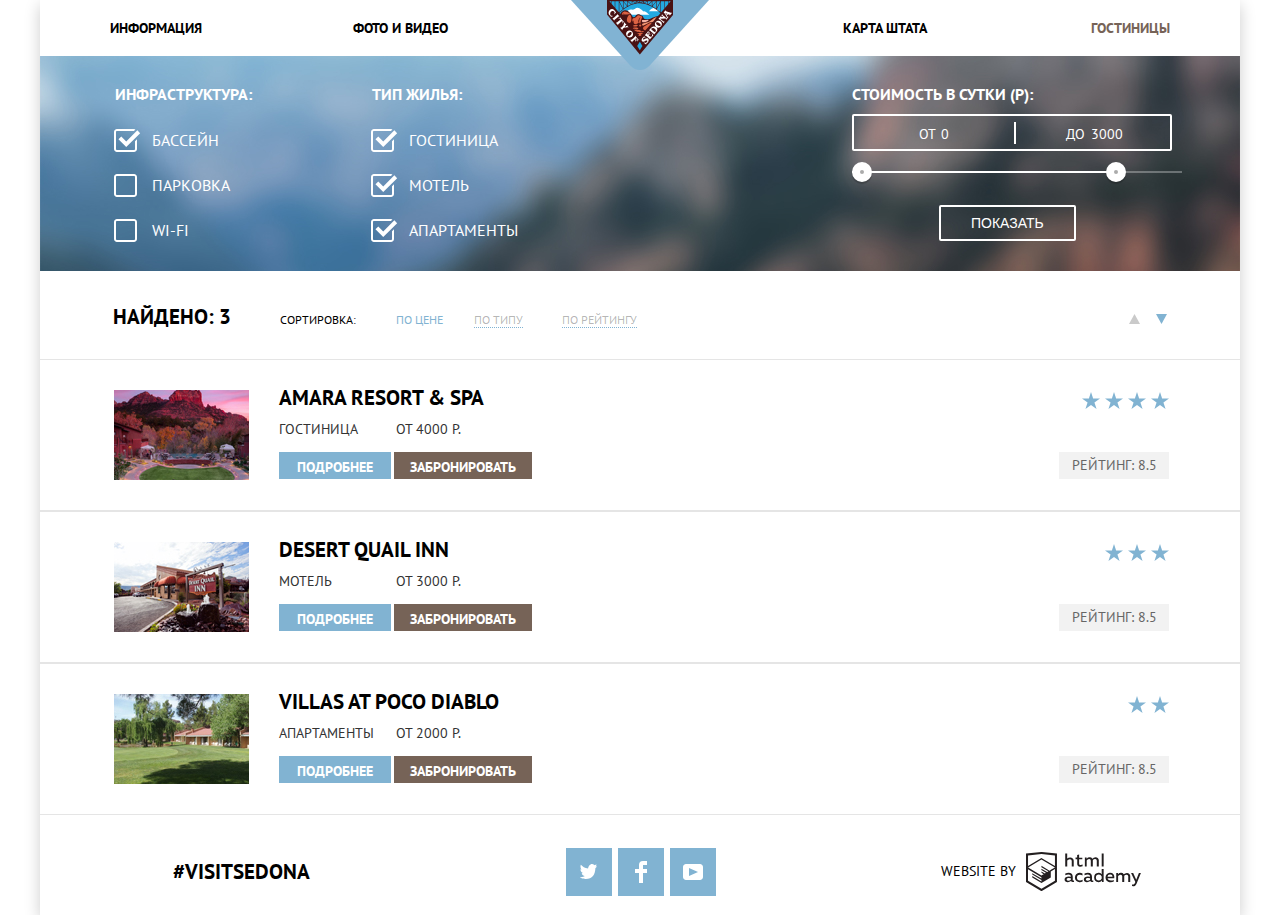
==== commit 26f5f0b4: "Update catalog.html" ====
--- a/catalog.html
+++ b/catalog.html
@@ -34,7 +34,7 @@
                <label class="filters-options-label"  for="parking">Парковка </label>
             </p>
             <p class="filters-options-item">
-               <input class="filters-options-input filter-input-checkbox" type="checkbox" name="wi-fi" id="wi-fi" disabled checked>
+               <input class="filters-options-input filter-input-checkbox" type="checkbox" name="wi-fi" id="wi-fi">
                <label class="filters-options-label" for="wi-fi">WI-FI</label>
             </p>
          </div>
@@ -49,7 +49,7 @@
                <label class="filters-options-label" for="motel">Мотель</label>
             </p>
             <p class="filters-options-item">
-               <input class="filters-options-input filter-input-checkbox" type="checkbox" name="apartments" id="apartments" disabled>
+               <input class="filters-options-input filter-input-checkbox" type="checkbox" name="apartments" id="apartments" checked>
                <label class="filters-options-label" for="apartments">Апартаменты</label>
             </p>
          </div>
--- a/css/style.min.css
+++ b/css/style.min.css
@@ -1 +1 @@
-body{padding:0;font-family:"PT Sans",Arial,sans-serif;font-size:14px;line-height:21px;text-transform:uppercase;width:1200px;margin:0 auto;background-color:#fff;-webkit-box-shadow:0 5px 15px 0 rgba(0,1,1,.2);box-shadow:0 5px 15px 0 rgba(0,1,1,.2)}a{text-decoration:none}.main-navigation-wrapper{width:100%}.main-navigation{width:1060px;margin:0 auto}.site-navigation{list-style:none;margin:0 auto;padding:15px 0;display:-webkit-box;display:-ms-flexbox;display:flex;-ms-flex-wrap:wrap;flex-wrap:wrap;text-align:center}.site-navigation-link{width:243px}.site-navigation-link:nth-child(1){text-align:left}.site-navigation-link:nth-child(2){margin-right:44px;text-align:left}.site-navigation-link:nth-child(3){margin-left:44px;text-align:right}.site-navigation-link:nth-child(4){text-align:right}.site-navigation a{color:#000;line-height:26px;white-space:nowrap}.site-navigation a:hover{color:#81b3d2}.site-navigation a:active{color:#b2b2b2;position:absolute left}.site-navigation-link{font-weight:700;line-height:26px;text-align:center}.main-header-logo{position:absolute;top:0;left:50%;margin-left:-69px;width:142px;height:71px}.welcome-block{min-height:510px;background:url(../img/polygon.png) 50% 101% no-repeat,url(../img/welcome.png) 50% 50% no-repeat,url(../img/first.jpg) 0 20% no-repeat;margin-bottom:60px}.visually-hidden{position:absolute;clip:rect(0,0,0,0);padding:0;border:0;margin:-1px;height:1px;width:1px;overflow:hidden;white-space:nowrap;-webkit-clip-path:inset(100%);clip-path:inset(100%)}.reasons{text-align:center;margin-bottom:50px}.reasons-title{font-size:21px;line-height:26px;width:445px;padding:0;margin:0 auto 28px}.reasons-text{font-size:14px;line-height:26px;color:#333;margin:0}.feature-city-info{display:-webkit-box;display:-ms-flexbox;display:flex;margin-bottom:60px;height:256px;margin:0}.feature-city{width:400px;text-align:center;background-color:#81b3d2}.feature-city-title{font-size:21px;line-height:21px;width:200px;margin:0 auto;padding:0;color:#fff;padding-top:45px}.feature-city-number{display:block;color:#333;padding-top:25px;padding-bottom:21px;color:#fff}.feature-city-text{color:#fff;width:290px;margin:0 auto;padding:0}.feature-city-picture{width:800px;background:url(../img/hotel.jpg) 50% 51%}.feature-item-info{display:-webkit-box;display:-ms-flexbox;display:flex;margin-bottom:70px;-webkit-box-pack:justify;-ms-flex-pack:justify;justify-content:space-between}.feature-item{text-align:center;padding-top:160px;position:relative;margin:0}.feature-item-house::before{content:"";background-image:url(../img/icon-1.svg);background-repeat:no-repeat;position:absolute;top:60px;left:167px;width:75px;height:72px}.feature-item-present::before{content:"";background-image:url(../img/icon-2.svg);position:absolute;background-repeat:no-repeat;top:60px;left:164px;width:75px;height:76px}.feature-item-souvenirs::before{content:"";background-image:url(../img/icon-3.svg);position:absolute;background-repeat:no-repeat;top:58px;right:150px;width:75px;height:76px}.feature-title{font-size:21px;line-height:21px;display:block;width:125px;margin:0 auto 25px}.feature-text{color:#333;width:292px;padding-left:53px;padding-right:50px}.feature-second-info{display:-webkit-box;display:-ms-flexbox;display:flex;text-align:center}.feature-second-canyon{width:400px;padding:48px 0 54px;text-align:center;background-color:#81b3d2}.feature-second-canyon-title{font-size:21px;line-height:21px;width:151px;margin:0 auto;padding:0;color:#fff}.feature-second-canyon-number{display:block;color:#333;padding-top:25px;padding-bottom:21px;color:#fff}.feature-second-canyon-text{display:inline-table;color:#fff;width:300px;margin:0 auto;padding:0}.feature-second-canyon-picture{width:800px;background-image:url(../img/canyon.jpg)}.feature-second-item-info{display:-webkit-box;display:-ms-flexbox;display:flex;margin-bottom:70px;-webkit-box-pack:justify;-ms-flex-pack:justify;justify-content:space-between;background-color:#eee;margin:0;padding-bottom:32px}.feature-second-item{text-align:center;width:400px;padding:30px 65px}.feature-second-title{font-size:21px;line-height:21px;width:125px;padding-left:75px}.feature-second-number{color:#333}.feature-second-text{color:#333;margin:0;margin-top:20px}.feature-second-text-tri{color:#333;margin:0;width:258px;margin-top:20px}.find-hotel{text-align:center;padding-top:50px}.find-hotel-title{font-size:30px;line-height:36px}.find-hotel-text{line-height:24px;color:#333;content:none;padding-top:10px}.modal-hotel-form{position:relative;width:568px;margin-left:auto;margin-right:auto;padding-top:32px}.find-hotel-button{font-size:21px;line-height:26px;color:#fff;text-transform:uppercase;background-color:#766357;border:none;font-weight:700;padding:30px;width:100%}.find-hotel-button:hover{background-color:#604e43}.find-hotel-button:active{color:#857871}.hotel-form{-webkit-transition:0.6s;-o-transition:0.6s;transition:0.6s;-webkit-transform:scaley(1);-ms-transform:scaley(1);transform:scaley(1);-webkit-transform-origin:50% 0;-ms-transform-origin:50% 0;transform-origin:50% 0;position:absolute;width:568px;margin:0;top:117px;background:#fff;z-index:1;height:396px}.modal-show{display:block;-webkit-transform:scaley(0);-ms-transform:scaley(0);transform:scaley(0)}.modal-error{-webkit-animation:shake 0.7s;animation:shake 0.7s}.hotel-form-item{display:-webkit-box;display:-ms-flexbox;display:flex;-webkit-box-align:center;-ms-flex-align:center;align-items:center;padding-top:41px}.hotel-form-label{line-height:26px;font-weight:700;-webkit-box-align:center;-ms-flex-align:center;align-items:center;padding-left:57px}.hotel-form-label-info{width:114px;line-height:26px;font-weight:700}.hotel-form-input::input-placeholder{text-transform:uppercase}.hotel-form-input::-webkit-input-placeholder{color:#000}.hotel-form-input:-ms-input-placeholder{color:#000}.hotel-form-input::-ms-input-placeholder{color:#000}.hotel-form-input::placeholder{color:#000}.hotel-form-input{line-height:26px;font-weight:700;width:336px;height:38px;font-size:14px;margin-left:23px;text-transform:uppercase;border:none;padding:0;padding-left:10px;position:relative;background-color:#f2f2f2}.hotel-form-input:hover{background-color:#ebebeb}.hotel-form-input:focus{height:34px;padding:0 8px;background-color:transparent;outline:none;border:2px solid #e5e5e5}.hotel-form-item-calendar-btn{position:absolute;border:none;width:21;height:22;right:58px;background-color:transparent}.hotel-form-item-calendar-btn path{fill:#cacaca}.hotel-form-item-calendar-btn:hover path{fill:#0b0b0b}.hotel-form-item-calendar-btn:active path{fill:#81b3d2}.hotel-form-info{display:-webkit-box;display:-ms-flexbox;display:flex;-webkit-box-align:center;-ms-flex-align:center;align-items:center;padding-top:10px}.hotel-form-item-info{display:-webkit-box;display:-ms-flexbox;display:flex;-webkit-box-align:center;-ms-flex-align:center;align-items:center;margin-top:27px}.hotel-form-button-minus{width:38px;height:38px;border:none;background-color:#f2f2f2;position:relative;font-size:14px}.hotel-form-button-minus:before{content:"";position:absolute;width:11px;height:3px;border-radius:1px;background-color:#a9a9a9;left:14px;top:18px}.hotel-form-button-minus:hover::before,.hotel-form-button-minus:hover::after,.hotel-form-button-minus:focus::before,.hotel-form-button-minus:focus::after{background-color:#000}.hotel-form-button-minus:active::before,.hotel-form-button-minus:active::after{background-color:#81b3d2}.hotel-form-button-minus:focus:before{color:#81b3d2}.hotel-form-button-plus{width:38px;height:38px;border:none;background-color:#f2f2f2;position:relative;font-size:14px}.hotel-form-button-plus::before{content:"";position:absolute;width:12px;height:3px;background-color:#a9a9a9;border-radius:1px;left:13px;top:18px}.hotel-form-button-plus::after{content:"";position:absolute;width:12px;height:3px;background-color:#a9a9a9;left:13px;top:18px;-webkit-transform:rotate(90deg);-ms-transform:rotate(90deg);transform:rotate(90deg)}.hotel-form-button-plus:hover::before,.hotel-form-button-plus:hover::after,.hotel-form-button-plus:focus::before,.hotel-form-button-plus:focus::after{background-color:#000}.hotel-form-button-plus:active::before,.hotel-form-button-plus:active::after{background-color:#81b3d2}.hotel-form-item-adults{display:-webkit-box;display:-ms-flexbox;display:flex}.hotel-form-adults{width:114px;display:-webkit-box;display:-ms-flexbox;display:flex;margin-left:41px}.hotel-form-input-number::-webkit-input-placeholder{color:#000}.hotel-form-input-number:-ms-input-placeholder{color:#000}.hotel-form-input-number::-ms-input-placeholder{color:#000}.hotel-form-input-number::placeholder{color:#000}.hotel-form-input-number{width:38px;border:none;font-weight:700;background-color:#f2f2f2;text-align:center}.hotel-form-item-children{display:-webkit-box;display:-ms-flexbox;display:flex;margin-left:15px}.hotel-form-children{width:114px;display:-webkit-box;display:-ms-flexbox;display:flex;margin-left:-11px}.hotel-form-submit{font-size:21px;line-height:26px;color:#fff;text-transform:uppercase;background-color:#81b3d2;font-weight:700;margin-top:42px;padding:16px 48px;width:458px}.hotel-form-submit:hover{background-color:#669ec0}.hotel-form-submit:active{color:#88b6d1}.search-map-wrapper{margin-top:47px;overflow:hidden}.map{position:relative;min-height:593px;background-color:#f2f2f2;overflow-x:hidden}.map-content{width:100%;height:100%;min-height:593px}.map-img{position:absolute;top:0;display:block;width:1200px;max-width:inherit;height:593px}.main-footer{position:absolute;display:-webkit-box;display:-ms-flexbox;display:flex;margin-top:10px;padding:22px 0;-webkit-box-align:center;-ms-flex-align:center;align-items:center;z-index:1;height:87px;margin-top:-133px;background-color:rgba(255,255,255,.8)}.main-footer-catalog{display:-webkit-box;display:-ms-flexbox;display:flex;margin-top:13px;height:87px;-webkit-box-align:center;-ms-flex-align:center;align-items:center}.main-footer-hashtag{width:400px;margin:0 auto}.main-footer-text{font-size:21px;line-height:26px;color:#000;font-weight:700;margin-left:133px}.footer-social ul{margin:0}.footer-social{list-style:none;width:400px;display:-webkit-box;display:-ms-flexbox;display:flex;-ms-flex-wrap:wrap;flex-wrap:wrap;padding:0;list-style:none;margin:0 auto;-webkit-box-pack:center;-ms-flex-pack:center;justify-content:center}.social-button{display:-webkit-box;display:-ms-flexbox;display:flex;-webkit-box-align:center;-ms-flex-align:center;align-items:center;-webkit-box-pack:center;-ms-flex-pack:center;justify-content:center;width:46px;height:48px;margin-left:6px;background-color:#81b3d2}.footer-social a:hover{background-color:#669ec0}.footer-social a:active{background-color:#5496bd}.footer-copyright{width:300px;margin:0 auto;display:-webkit-box;display:-ms-flexbox;display:flex;margin-left:104px;text-align:center;line-height:26px}.footer-copyright-academy{width:115px;height:40px;display:block;font-size:0;margin-left:10px}.footer-copyright span{padding-top:6px}.social-button{color:#fff}.footer-copyright-academy:hover path{fill:#81b3d2}.footer-copyright-academy:active path{fill:#bdbbbc}.filters{display:-webkit-box;display:-ms-flexbox;display:flex;background-image:url(../img/filter.jpg);height:215px;color:#fff}.filters-options{padding:28px 45px 35px 72px}.filters-options-title{line-height:21px;font-size:16px;margin-left:3px}.filters-options-item label{position:relative;display:block;cursor:pointer;-webkit-user-select:none;-moz-user-select:none;-ms-user-select:none;user-select:none}.filter-input-checkbox:checked+label::after{content:"";position:absolute;top:-1px;left:-38px;width:32px;height:25px;background-image:url(../img/checkbox-on.svg);background-repeat:no-repeat;background-position:0 0}.filters-options-label::after{content:"";position:absolute;top:-1px;left:-38px;width:32px;height:25px;background-image:url(../img/checkbox-off.svg);background-repeat:no-repeat;background-position:0 0}.filters-options-item{margin-left:40px;margin-top:24px}.filters-options-label{font-size:16px}.filter-range{width:330px;text-transform:uppercase;margin-left:auto;padding-top:28px;padding-right:58px}.filter-range-title{margin-bottom:9px;font-weight:700;font-size:16px;line-height:21px}.filters-options-input{display:none}.price-controls{position:relative;height:33px;margin-bottom:20px;font-size:0;width:316px;border:2px solid #fff;border-radius:2px}.price-controls::after{content:"";position:absolute;top:50%;left:51%;width:2px;height:22px;background:#fff;-webkit-transform:translate(-50%,-50%);-ms-transform:translate(-50%,-50%);transform:translate(-50%,-50%)}.price-controls label{display:inline-block;font-size:14px;line-height:38px;vertical-align:top;cursor:pointer}.price-controls .min-price,.price-controls .max-price{width:85px;padding-left:68px;margin:-3px}.price-controls input{width:50px;margin:0;color:inherit;font:inherit;background:none;border:none}.range-controls{position:relative;margin-bottom:32px}.range-controls .scale{height:2px;background:rgba(255,255,255,.3)}.range-controls .bar{width:80%;height:2px;background:#fff}.range-toggle{position:absolute;top:-9px;width:4px;height:4px;background:#ababab;border:8px solid #fff;border-radius:50%;-webkit-box-shadow:0 2px 1px 0 rgba(0,1,1,.2);box-shadow:0 2px 1px 0 rgba(0,1,1,.2);cursor:pointer}.range-toggle:hover{background:#1c4f80}.range-toggle-min{left:0}.range-toggle-max{left:77%}.btn-transparent{display:block;margin-left:87px;padding:6px 30px;font-size:14px;line-height:20px;color:#fff;text-transform:uppercase;background:transparent;border:2px solid #fff;border-radius:2px;cursor:pointer}.btn-transparent:hover{color:#000;background:#fff}.site-navigation-link.active a{color:#766357}.hotels{display:-webkit-box;display:-ms-flexbox;display:flex;padding-left:73px;padding-top:12px;padding-bottom:7px;-webkit-box-align:baseline;-ms-flex-align:baseline;align-items:baseline}.hotels-sort{display:-webkit-box;display:-ms-flexbox;display:flex;-webkit-box-align:center;-ms-flex-align:center;align-items:center;font-size:26px;line-height:26px}.hotels-sort-title{font-size:21px;line-height:26px;font-weight:700}.hotels-sort-count{font-weight:700;font-size:21px;padding-left:5px}.hotels-sort-list{list-style:none;display:block;display:-webkit-box;display:-ms-flexbox;display:flex;padding:0;margin-left:10px;-webkit-box-align:baseline;-ms-flex-align:baseline;align-items:baseline}.hotels-sort-list-title{font-size:12px;font-weight:400;padding-left:49px}.hotels-sort-list li:nth-child(2){margin:-29px}.hotels-sort-list li:nth-child(3){margin:8px}.hotels-sort-item a{font-size:12px;color:rgba(0,0,0,.3);margin:0 30px;border-bottom:1px dotted #81b3d2;padding:30px 0 0 0}.hotels-sort-link.active{color:#81b3d2;border-bottom:none}.hotels-sort-link.active{color:#81b3d2}.hotels-sort-item a:hover{color:#81b3d2}.hotels-sort-item a:active{color:#000}.hotels-sort-updown{margin-left:auto;padding-right:73px}.hotels-sort-updown a:last-child{display:inline-block;vertical-align:baseline;margin-left:12px}.hotels-sort-updown path{fill:#cacaca}.hotels-sort-updown-up:hover path{fill:#231f20}.hotels-sort-updown-up:active path{fill:#81b3d2}.hotels-sort-updown-down.active path{fill:#81b3d2}.hotels-sort-updown-down:hover path{fill:#231f20}.hotels-sort-updown-down:active path{fill:#81b3d2}.catalog-list{margin:0;padding:0}.catalog-item{display:-webkit-box;display:-ms-flexbox;display:flex;list-style:none;padding:30px 74px;padding-top:30px;padding-bottom:25px;border-top:1px solid #e5e5e5;border-bottom:1px solid #e5e5e5}.catalog-item:nth-child(1){border-top:1px solid #e5e5e5}.catalog-item-photo{width:136px;height:90px}.catalog-item-title-opisaniye{margin-left:30px}.catalog-item-title{font-size:21px;line-height:26px;font-weight:700;margin:-5px auto;margin-bottom:8px}.catalog-item-title a{color:#000}.catalog-item-title a:hover{color:#81b3d2}.catalog-item-title a:active{color:#b2b2b2}.catalog-item-hotel{color:#333;width:142px;display:inline-block}.catalog-item-price{color:#333;text-align:center;margin-left:-29px}.catalog-item-links{display:-webkit-box;display:-ms-flexbox;display:flex;padding-top:12px}.catalog-item-more{font-size:14px;line-height:21px;color:#fff;text-transform:uppercase;background-color:#81b3d2;border:none;height:17px;font-weight:700;display:block;margin-right:3px;padding:5px 18px}.catalog-item-book{font-size:14px;line-height:21px;color:#fff;text-transform:uppercase;background-color:#766357;border:none;height:17px;font-weight:700;display:block;padding:5px 16px}.catalog-item-more:hover{background-color:#669ec0}.catalog-item-more:active{color:#88b6d1}.catalog-item-rating{min-height:95px;padding-right:73px;padding-left:527px;display:-webkit-box;display:-ms-flexbox;display:flex;-webkit-box-orient:vertical;-webkit-box-direction:normal;-ms-flex-direction:column;flex-direction:column;-ms-flex-pack:distribute;justify-content:space-around;-webkit-box-align:end;-ms-flex-align:end;align-items:flex-end}.catalog-item-rating-star{-webkit-box-ordinal-group:0;-ms-flex-order:-1;order:-1;display:-webkit-box;display:-ms-flexbox;display:flex;margin:-5px}.catalog-item-rating-star-img{width:18px;height:17px;background-image:url(../img/star.svg);background-repeat:no-repeat;padding-left:5px}.catalog-item-rating b{width:110px;height:27px;text-align:center;font-weight:400;font-size:14px;line-height:21px;color:#666;background-color:#f2f2f2;display:-webkit-box;display:-ms-flexbox;display:flex;-webkit-box-align:center;-ms-flex-align:center;align-items:center;-webkit-box-pack:center;-ms-flex-pack:center;justify-content:center;margin-top:35px}.catalog-item-book:hover{background-color:#604e43}.catalog-item-book:active{color:#857871}+body{padding:0;font-family:"PT Sans",Arial,sans-serif;font-size:14px;line-height:21px;text-transform:uppercase;width:1200px;margin:0 auto;background-color:#fff;-webkit-box-shadow:0 5px 15px 0 rgba(0,1,1,.2);box-shadow:0 5px 15px 0 rgba(0,1,1,.2)}a{text-decoration:none}.main-navigation-wrapper{width:100%}.main-navigation{width:1060px;margin:0 auto}.site-navigation{list-style:none;margin:0 auto;padding:15px 0;display:-webkit-box;display:-ms-flexbox;display:flex;-ms-flex-wrap:wrap;flex-wrap:wrap;text-align:center}.site-navigation-link{width:243px}.site-navigation-link:nth-child(1){text-align:left}.site-navigation-link:nth-child(2){margin-right:44px;text-align:left}.site-navigation-link:nth-child(3){margin-left:44px;text-align:right}.site-navigation-link:nth-child(4){text-align:right}.site-navigation a{color:#000;line-height:26px;white-space:nowrap}.site-navigation a:hover{color:#81b3d2}.site-navigation a:active{color:#b2b2b2;position:absolute left}.site-navigation-link{font-weight:700;line-height:26px;text-align:center}.main-header-logo{position:absolute;top:0;left:50%;margin-left:-69px;width:142px;height:71px}.welcome-block{min-height:510px;background:url(../img/polygon.png) 50% 101% no-repeat,url(../img/welcome.png) 50% 50% no-repeat,#517ca4 url(../img/first.jpg) 0 20% no-repeat;margin-bottom:60px}.visually-hidden{position:absolute;clip:rect(0,0,0,0);padding:0;border:0;margin:-1px;height:1px;width:1px;overflow:hidden;white-space:nowrap;-webkit-clip-path:inset(100%);clip-path:inset(100%)}.reasons{text-align:center;margin-bottom:50px}.reasons-title{font-size:21px;line-height:26px;width:445px;padding:0;margin:0 auto 28px}.reasons-text{font-size:14px;line-height:26px;color:#333;margin:0}.feature-city-info{display:-webkit-box;display:-ms-flexbox;display:flex;margin-bottom:60px;height:256px;margin:0}.feature-city{width:400px;text-align:center;background-color:#81b3d2}.feature-city-title{font-size:21px;line-height:21px;width:200px;margin:0 auto;padding:0;color:#fff;padding-top:45px}.feature-city-number{display:block;color:#333;padding-top:25px;padding-bottom:21px;color:#fff}.feature-city-text{color:#fff;width:290px;margin:0 auto;padding:0}.feature-city-picture{width:800px;background:#517ca4 url(../img/hotel.jpg) 50% 51%}.feature-item-info{display:-webkit-box;display:-ms-flexbox;display:flex;margin-bottom:70px;-webkit-box-pack:justify;-ms-flex-pack:justify;justify-content:space-between}.feature-item{text-align:center;padding-top:160px;position:relative;margin:0}.feature-item-house::before{content:"";background-image:url(../img/icon-1.svg);background-repeat:no-repeat;position:absolute;top:60px;left:167px;width:75px;height:72px}.feature-item-present::before{content:"";background-image:url(../img/icon-2.svg);position:absolute;background-repeat:no-repeat;top:60px;left:164px;width:75px;height:76px}.feature-item-souvenirs::before{content:"";background-image:url(../img/icon-3.svg);position:absolute;background-repeat:no-repeat;top:58px;right:150px;width:75px;height:76px}.feature-title{font-size:21px;line-height:21px;display:block;width:125px;margin:0 auto 25px}.feature-text{color:#333;width:292px;padding-left:53px;padding-right:50px}.feature-second-info{display:-webkit-box;display:-ms-flexbox;display:flex;text-align:center}.feature-second-canyon{width:400px;padding:48px 0 54px;text-align:center;background-color:#81b3d2}.feature-second-canyon-title{font-size:21px;line-height:21px;width:151px;margin:0 auto;padding:0;color:#fff}.feature-second-canyon-number{display:block;color:#333;padding-top:25px;padding-bottom:21px;color:#fff}.feature-second-canyon-text{display:inline-table;color:#fff;width:300px;margin:0 auto;padding:0}.feature-second-canyon-picture{width:800px;background:#517ca4 url(../img/canyon.jpg)}.feature-second-item-info{display:-webkit-box;display:-ms-flexbox;display:flex;margin-bottom:70px;-webkit-box-pack:justify;-ms-flex-pack:justify;justify-content:space-between;background-color:#eee;margin:0;padding-bottom:32px}.feature-second-item{text-align:center;width:400px;padding:30px 65px}.feature-second-title{font-size:21px;line-height:21px;width:125px;padding-left:75px}.feature-second-number{color:#333}.feature-second-text{color:#333;margin:0;margin-top:20px}.feature-second-text-tri{color:#333;margin:0;width:258px;margin-top:20px}.find-hotel{text-align:center;padding-top:50px}.find-hotel-title{font-size:30px;line-height:36px}.find-hotel-text{line-height:24px;color:#333;content:none;padding-top:10px}.modal-hotel-form{position:relative;width:568px;margin-left:auto;margin-right:auto;padding-top:32px}.find-hotel-button{font-size:21px;line-height:26px;color:#fff;text-transform:uppercase;background-color:#766357;border:none;font-weight:700;padding:30px;width:100%}.find-hotel-button:hover{background-color:#604e43}.find-hotel-button:active{color:#857871}.hotel-form{-webkit-transition:0.6s;-o-transition:0.6s;transition:0.6s;-webkit-transform:scaley(1);-ms-transform:scaley(1);transform:scaley(1);-webkit-transform-origin:50% 0;-ms-transform-origin:50% 0;transform-origin:50% 0;position:absolute;width:568px;margin:0;top:117px;background:#fff;z-index:1;height:396px}.modal-show{display:block;-webkit-transform:scaley(0);-ms-transform:scaley(0);transform:scaley(0)}.modal-error{-webkit-animation:shake 0.7s;animation:shake 0.7s}.hotel-form-item{display:-webkit-box;display:-ms-flexbox;display:flex;-webkit-box-align:center;-ms-flex-align:center;align-items:center;padding-top:55px}.hotel-form-label{line-height:26px;font-weight:700;-webkit-box-align:center;-ms-flex-align:center;align-items:center;padding-left:57px}.hotel-form-label-info{width:114px;line-height:26px;font-weight:700}.hotel-form-input::input-placeholder{text-transform:uppercase}.hotel-form-input::-webkit-input-placeholder{color:#000}.hotel-form-input:-ms-input-placeholder{color:#000}.hotel-form-input::-ms-input-placeholder{color:#000}.hotel-form-input::placeholder{color:#000}.hotel-form-input{line-height:26px;font-weight:700;width:336px;height:38px;font-size:14px;margin-left:23px;text-transform:uppercase;border:none;padding:0;padding-left:10px;position:relative;background-color:#f2f2f2}.hotel-form-input:hover{background-color:#ebebeb}.hotel-form-input:focus{height:34px;padding:0 8px;background-color:transparent;outline:none;border:2px solid #e5e5e5}.hotel-form-wrapper{position:relative}.hotel-form-item-calendar-btn{position:absolute;border:none;width:21;height:22;right:9px;top:6px;background-color:transparent}.hotel-form-item-calendar-btn path{fill:#cacaca}.hotel-form-item-calendar-btn:hover path{fill:#0b0b0b}.hotel-form-item-calendar-btn:active path{fill:#81b3d2}.hotel-form-info{display:-webkit-box;display:-ms-flexbox;display:flex;-webkit-box-align:center;-ms-flex-align:center;align-items:center;padding-top:21px}.hotel-form-item-info{display:-webkit-box;display:-ms-flexbox;display:flex;-webkit-box-align:center;-ms-flex-align:center;align-items:center;margin-top:27px}.hotel-form-button-minus{width:38px;height:38px;border:none;background-color:#f2f2f2;position:relative;font-size:14px}.hotel-form-button-minus:before{content:"";position:absolute;width:11px;height:3px;border-radius:1px;background-color:#a9a9a9;left:14px;top:18px}.hotel-form-button-minus:hover::before,.hotel-form-button-minus:hover::after,.hotel-form-button-minus:focus::before,.hotel-form-button-minus:focus::after{background-color:#000}.hotel-form-button-minus:active::before,.hotel-form-button-minus:active::after{background-color:#81b3d2}.hotel-form-button-minus:focus:before{color:#81b3d2}.hotel-form-button-plus{width:38px;height:38px;border:none;background-color:#f2f2f2;position:relative;font-size:14px}.hotel-form-button-plus::before{content:"";position:absolute;width:12px;height:3px;background-color:#a9a9a9;border-radius:1px;left:13px;top:18px}.hotel-form-button-plus::after{content:"";position:absolute;width:12px;height:3px;background-color:#a9a9a9;left:13px;top:18px;-webkit-transform:rotate(90deg);-ms-transform:rotate(90deg);transform:rotate(90deg)}.hotel-form-button-plus:hover::before,.hotel-form-button-plus:hover::after,.hotel-form-button-plus:focus::before,.hotel-form-button-plus:focus::after{background-color:#000}.hotel-form-button-plus:active::before,.hotel-form-button-plus:active::after{background-color:#81b3d2}.hotel-form-item-adults{display:-webkit-box;display:-ms-flexbox;display:flex}.hotel-form-adults{width:114px;display:-webkit-box;display:-ms-flexbox;display:flex;margin-left:41px}.hotel-form-input-number::-webkit-input-placeholder{color:#000}.hotel-form-input-number:-ms-input-placeholder{color:#000}.hotel-form-input-number::-ms-input-placeholder{color:#000}.hotel-form-input-number::placeholder{color:#000}.hotel-form-input-number{width:38px;border:none;font-weight:700;background-color:#f2f2f2;text-align:center}.hotel-form-item-children{display:-webkit-box;display:-ms-flexbox;display:flex;margin-left:15px}.hotel-form-children{width:114px;display:-webkit-box;display:-ms-flexbox;display:flex;margin-left:-11px}.hotel-form-submit{font-size:21px;line-height:26px;color:#fff;text-transform:uppercase;background-color:#81b3d2;font-weight:700;margin-top:44px;padding:16px 48px;width:458px}.hotel-form-submit:hover{background-color:#669ec0}.hotel-form-submit:active{color:#88b6d1}.search-map-wrapper{margin-top:47px;overflow:hidden}.map{position:relative;min-height:593px;background-color:#f2f2f2;overflow-x:hidden}.map-content{width:100%;height:100%;min-height:593px}.map-img{position:absolute;top:0;display:block;width:1200px;max-width:inherit;height:593px}.main-footer{position:absolute;display:-webkit-box;display:-ms-flexbox;display:flex;margin-top:10px;padding:22px 0;-webkit-box-align:center;-ms-flex-align:center;align-items:center;z-index:1;height:87px;margin-top:-133px;background-color:rgba(255,255,255,.8)}.main-footer-catalog{display:-webkit-box;display:-ms-flexbox;display:flex;margin-top:13px;height:87px;-webkit-box-align:center;-ms-flex-align:center;align-items:center}.main-footer-hashtag{width:400px;margin:0 auto}.main-footer-text{font-size:21px;line-height:26px;color:#000;font-weight:700;margin-left:133px}.footer-social ul{margin:0}.footer-social{list-style:none;width:400px;display:-webkit-box;display:-ms-flexbox;display:flex;-ms-flex-wrap:wrap;flex-wrap:wrap;padding:0;list-style:none;margin:0 auto;-webkit-box-pack:center;-ms-flex-pack:center;justify-content:center}.social-button{display:-webkit-box;display:-ms-flexbox;display:flex;-webkit-box-align:center;-ms-flex-align:center;align-items:center;-webkit-box-pack:center;-ms-flex-pack:center;justify-content:center;width:46px;height:48px;margin-left:6px;background-color:#81b3d2}.footer-social a:hover{background-color:#669ec0}.footer-social a:active{background-color:#5496bd}.footer-copyright{width:300px;margin:0 auto;display:-webkit-box;display:-ms-flexbox;display:flex;margin-left:104px;text-align:center;line-height:26px}.footer-copyright-academy{width:115px;height:40px;display:block;font-size:0;margin-left:10px}.footer-copyright span{padding-top:6px}.social-button{color:#fff}.footer-copyright-academy:hover path{fill:#81b3d2}.footer-copyright-academy:active path{fill:#bdbbbc}.filters{display:-webkit-box;display:-ms-flexbox;display:flex;background:#517ca4 url(../img/filter.jpg);height:215px;color:#fff}.filters-options{padding:28px 45px 35px 72px}.filters-options-title{line-height:21px;font-size:16px;margin-left:3px}.filters-options-item label{position:relative;display:block;cursor:pointer;-webkit-user-select:none;-moz-user-select:none;-ms-user-select:none;user-select:none}.filter-input-checkbox:checked+label::after{content:"";position:absolute;top:-1px;left:-38px;width:32px;height:25px;background-image:url(../img/checkbox-on.svg);background-repeat:no-repeat;background-position:0 0}.filters-options-label::after{content:"";position:absolute;top:-1px;left:-38px;width:32px;height:25px;background-image:url(../img/checkbox-off.svg);background-repeat:no-repeat;background-position:0 0}.filters-options-input:checked:disabled~.filters-options-label::after{color:#6a6a6a;cursor:inherit;background-image:url(../img/checkbox-on-disabled.svg)}.filters-options-input:disabled~.filters-options-label::after{color:#6a6a6a;cursor:inherit;background-image:url(../img/checkbox-off-disabled.svg)}.filters-options-item{margin-left:40px;margin-top:24px}.filters-options-label{font-size:16px}.filter-range{width:330px;text-transform:uppercase;margin-left:auto;padding-top:28px;padding-right:58px}.filter-range-title{margin-bottom:9px;font-weight:700;font-size:16px;line-height:21px}.filters-options-input{display:none}.price-controls{position:relative;height:33px;margin-bottom:20px;font-size:0;width:316px;border:2px solid #fff;border-radius:2px}.price-controls::after{content:"";position:absolute;top:50%;left:51%;width:2px;height:22px;background:#fff;-webkit-transform:translate(-50%,-50%);-ms-transform:translate(-50%,-50%);transform:translate(-50%,-50%)}.price-controls label{display:inline-block;font-size:14px;line-height:38px;vertical-align:top;cursor:pointer}.price-controls .min-price,.price-controls .max-price{width:85px;padding-left:68px;margin:-3px}.price-controls input{width:50px;height:40px;margin:0;color:inherit;font:inherit;background:none;border:none}.range-controls{position:relative;margin-bottom:32px}.range-controls .scale{height:2px;background:rgba(255,255,255,.3)}.range-controls .bar{width:80%;height:2px;background:#fff}.range-toggle{position:absolute;top:-9px;width:4px;height:4px;background:#ababab;border:8px solid #fff;border-radius:50%;-webkit-box-shadow:0 2px 1px 0 rgba(0,1,1,.2);box-shadow:0 2px 1px 0 rgba(0,1,1,.2);cursor:pointer}.range-toggle:hover{background:#1c4f80}.range-toggle-min{left:0}.range-toggle-max{left:77%}.btn-transparent{display:block;margin-left:87px;padding:6px 30px;font-size:14px;line-height:20px;color:#fff;text-transform:uppercase;background:transparent;border:2px solid #fff;border-radius:2px;cursor:pointer}.btn-transparent:hover{color:#000;background:#fff}.site-navigation-link.active a{color:#766357}.hotels{display:-webkit-box;display:-ms-flexbox;display:flex;padding-left:73px;padding-top:12px;padding-bottom:7px;-webkit-box-align:baseline;-ms-flex-align:baseline;align-items:baseline}.hotels-sort{display:-webkit-box;display:-ms-flexbox;display:flex;-webkit-box-align:center;-ms-flex-align:center;align-items:center;font-size:26px;line-height:26px}.hotels-sort-title{font-size:21px;line-height:26px;font-weight:700}.hotels-sort-count{font-weight:700;font-size:21px;padding-left:5px}.hotels-sort-list{list-style:none;display:block;display:-webkit-box;display:-ms-flexbox;display:flex;padding:0;margin-left:10px;-webkit-box-align:baseline;-ms-flex-align:baseline;align-items:baseline}.hotels-sort-list-title{font-size:12px;font-weight:400;padding-left:49px}.hotels-sort-list li:nth-child(2){margin:-29px}.hotels-sort-list li:nth-child(3){margin:8px}.hotels-sort-item a{font-size:12px;color:rgba(0,0,0,.3);margin:0 30px;border-bottom:1px dotted #81b3d2;padding:30px 0 0 0}.hotels-sort-link.active{color:#81b3d2;border-bottom:none}.hotels-sort-link.active{color:#81b3d2}.hotels-sort-item a:hover{color:#81b3d2}.hotels-sort-item a:active{color:#000}.hotels-sort-updown{margin-left:auto;padding-right:73px}.hotels-sort-updown a:last-child{display:inline-block;vertical-align:baseline;margin-left:12px}.hotels-sort-updown path{fill:#cacaca}.hotels-sort-updown-up:hover path{fill:#231f20}.hotels-sort-updown-up:active path{fill:#81b3d2}.hotels-sort-updown-down.active path{fill:#81b3d2}.hotels-sort-updown-down:hover path{fill:#231f20}.hotels-sort-updown-down:active path{fill:#81b3d2}.catalog-list{margin:0;padding:0}.catalog-item{display:-webkit-box;display:-ms-flexbox;display:flex;list-style:none;padding:30px 74px;padding-top:30px;padding-bottom:25px;border-top:1px solid #e5e5e5;border-bottom:1px solid #e5e5e5}.catalog-item:nth-child(1){border-top:1px solid #e5e5e5}.catalog-item-photo{width:136px;height:90px}.catalog-item-title-opisaniye{margin-left:30px}.catalog-item-title{font-size:21px;line-height:26px;font-weight:700;margin:-5px auto;margin-bottom:8px}.catalog-item-title a{color:#000}.catalog-item-title a:hover{color:#81b3d2}.catalog-item-title a:active{color:#b2b2b2}.catalog-item-hotel{color:#333;width:142px;display:inline-block;vertical-align:top}.catalog-item-price{color:#333;text-align:center;margin-left:-29px}.catalog-item-links{display:-webkit-box;display:-ms-flexbox;display:flex;padding-top:12px}.catalog-item-more{font-size:14px;line-height:21px;color:#fff;text-transform:uppercase;background-color:#81b3d2;border:none;height:17px;font-weight:700;display:block;margin-right:3px;padding:5px 18px}.catalog-item-book{font-size:14px;line-height:21px;color:#fff;text-transform:uppercase;background-color:#766357;border:none;height:17px;font-weight:700;display:block;padding:5px 16px}.catalog-item-more:hover{background-color:#669ec0}.catalog-item-more:active{color:#88b6d1}.catalog-item-rating{min-height:95px;padding-right:73px;padding-left:527px;display:-webkit-box;display:-ms-flexbox;display:flex;-webkit-box-orient:vertical;-webkit-box-direction:normal;-ms-flex-direction:column;flex-direction:column;-ms-flex-pack:distribute;justify-content:space-around;-webkit-box-align:end;-ms-flex-align:end;align-items:flex-end}.catalog-item-rating-star{-webkit-box-ordinal-group:0;-ms-flex-order:-1;order:-1;display:-webkit-box;display:-ms-flexbox;display:flex;margin:-5px}.catalog-item-rating-star-img{width:18px;height:17px;background-image:url(../img/star.svg);background-repeat:no-repeat;padding-left:5px}.catalog-item-rating b{width:110px;height:27px;text-align:center;font-weight:400;font-size:14px;line-height:21px;color:#666;background-color:#f2f2f2;display:-webkit-box;display:-ms-flexbox;display:flex;-webkit-box-align:center;-ms-flex-align:center;align-items:center;-webkit-box-pack:center;-ms-flex-pack:center;justify-content:center;margin-top:35px}.catalog-item-book:hover{background-color:#604e43}.catalog-item-book:active{color:#857871}